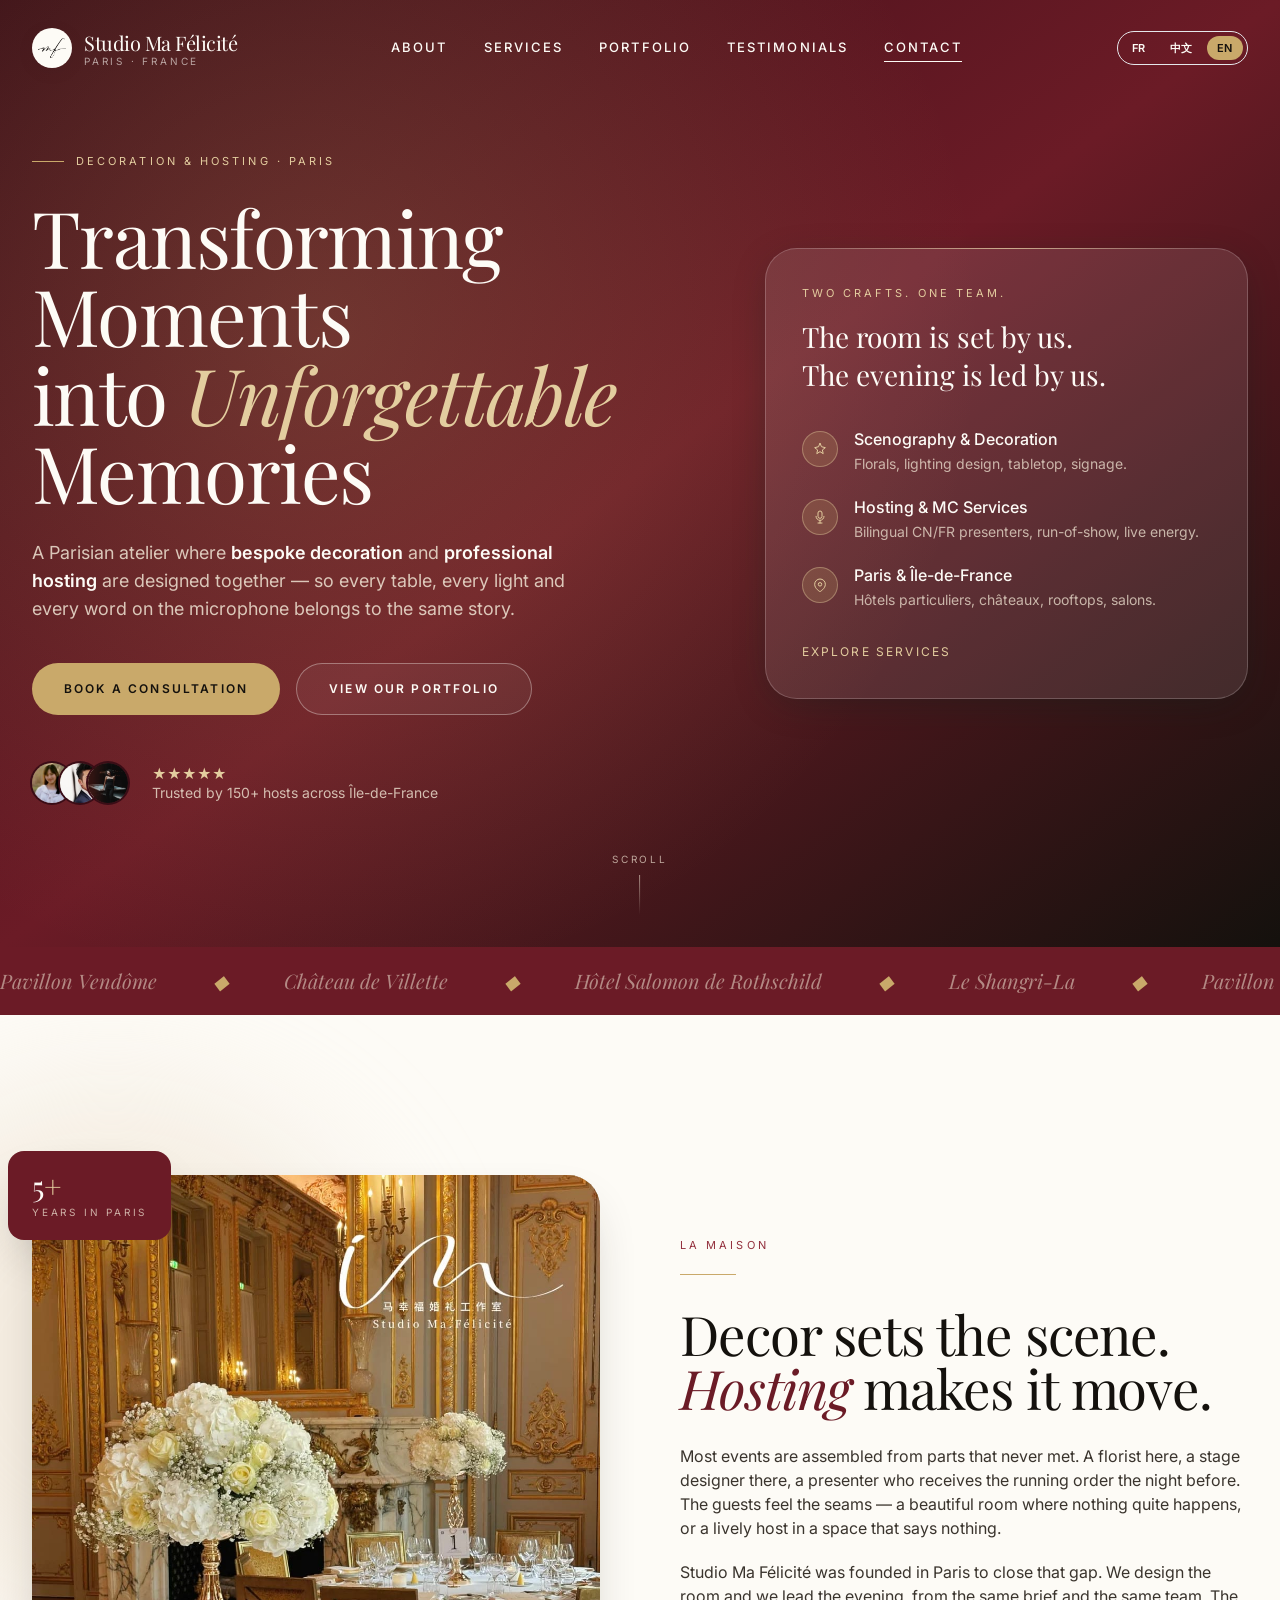
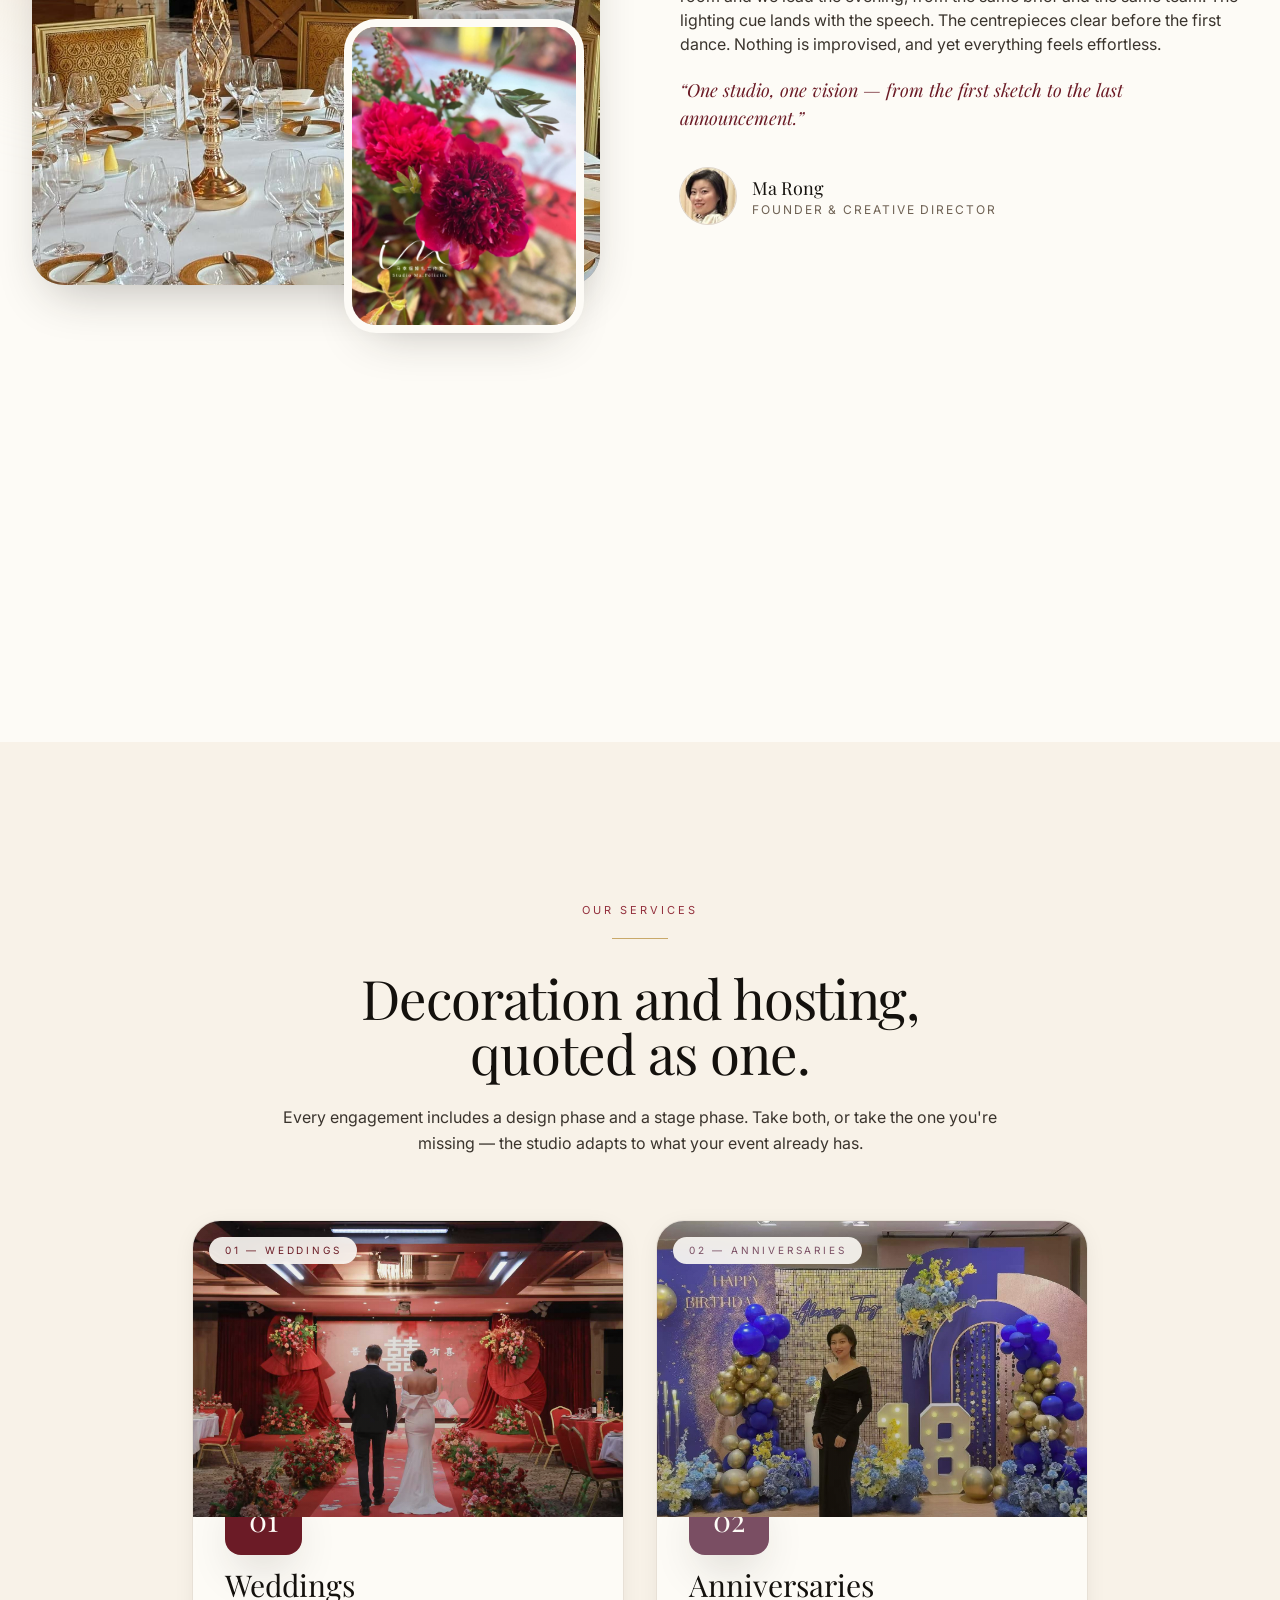
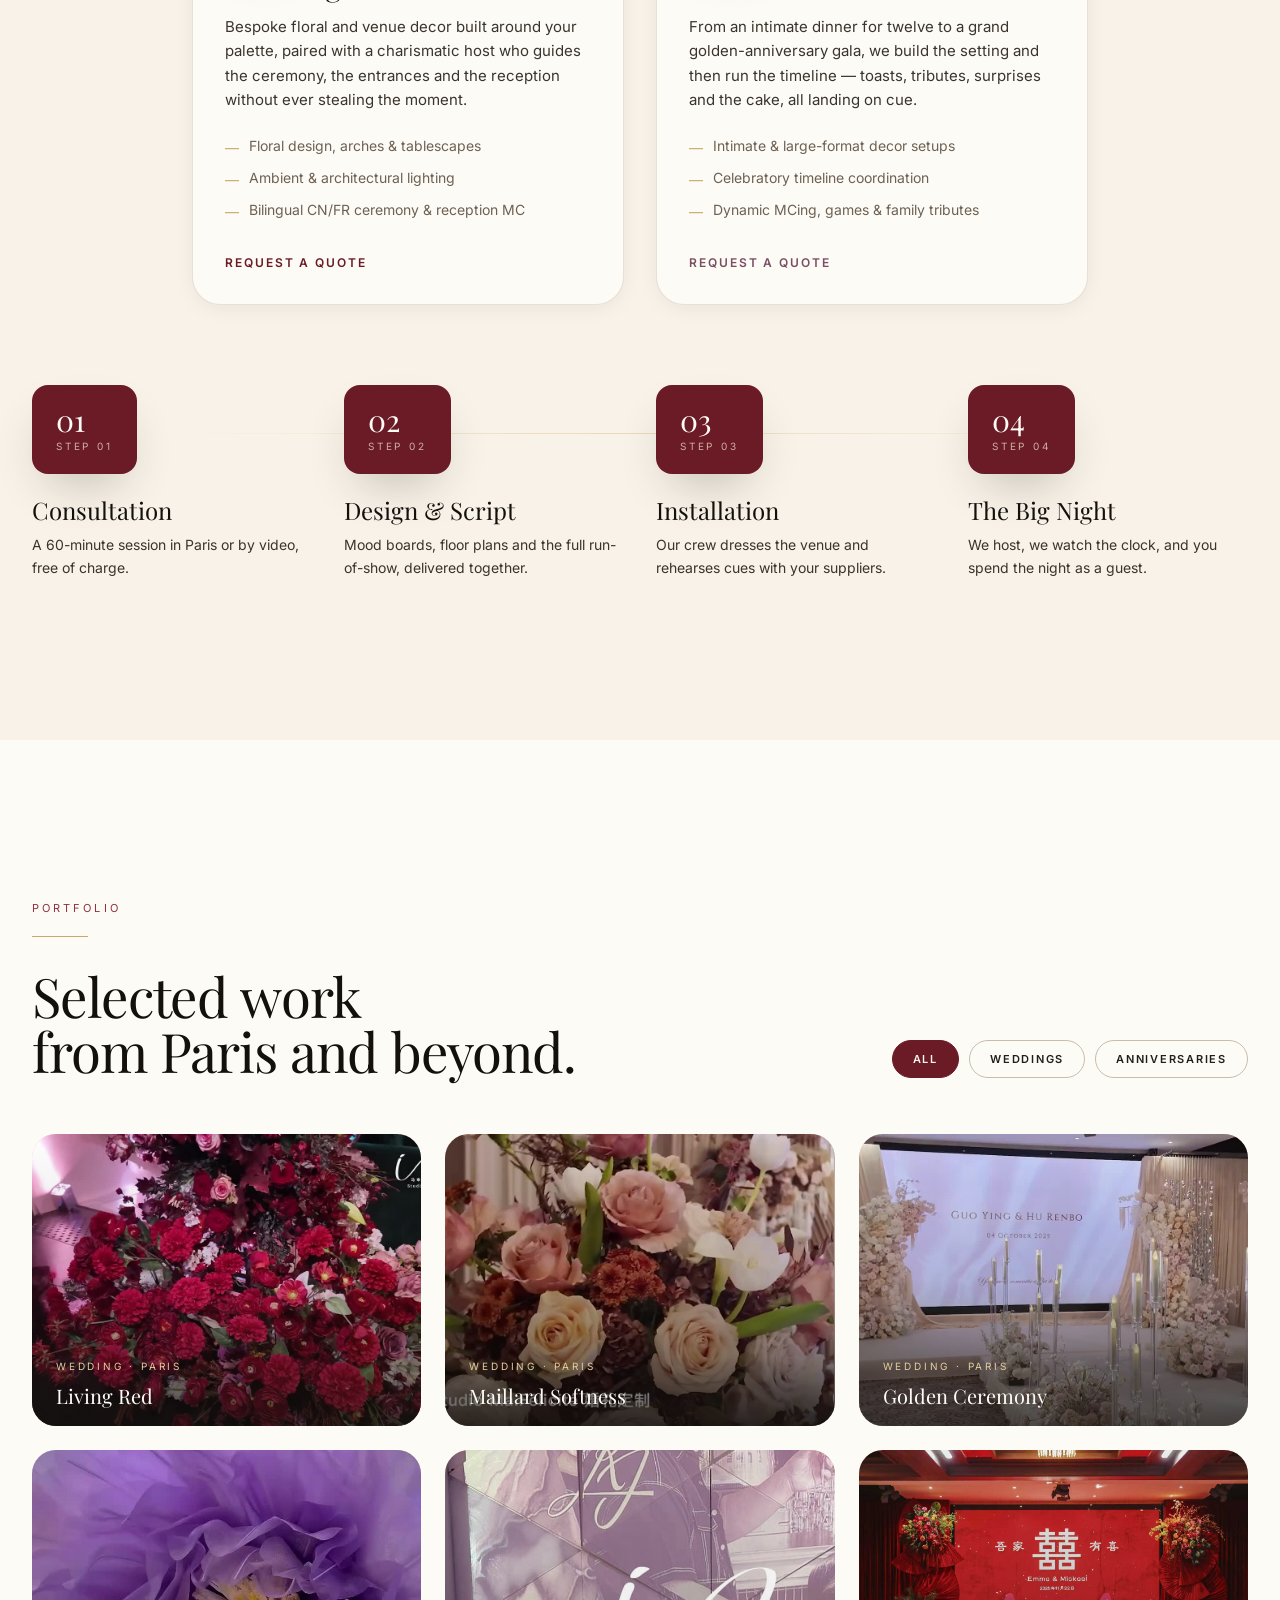
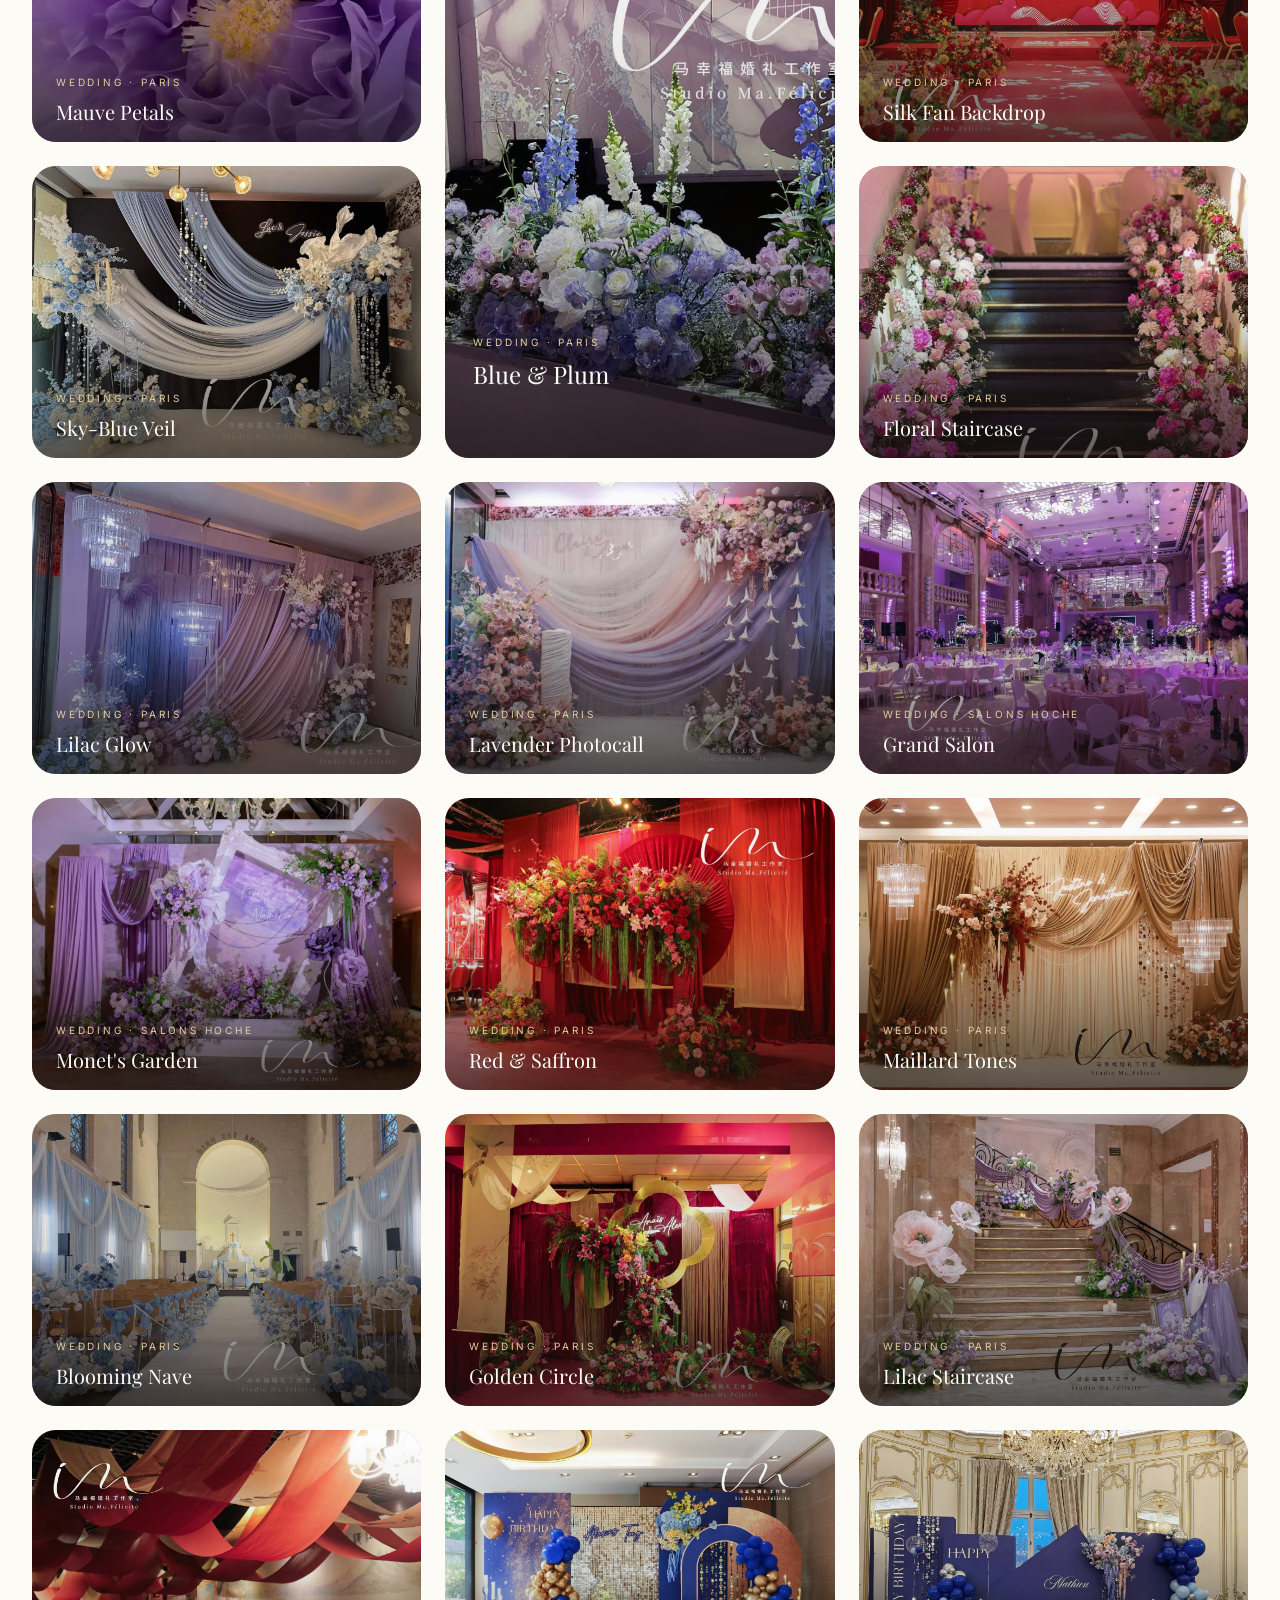
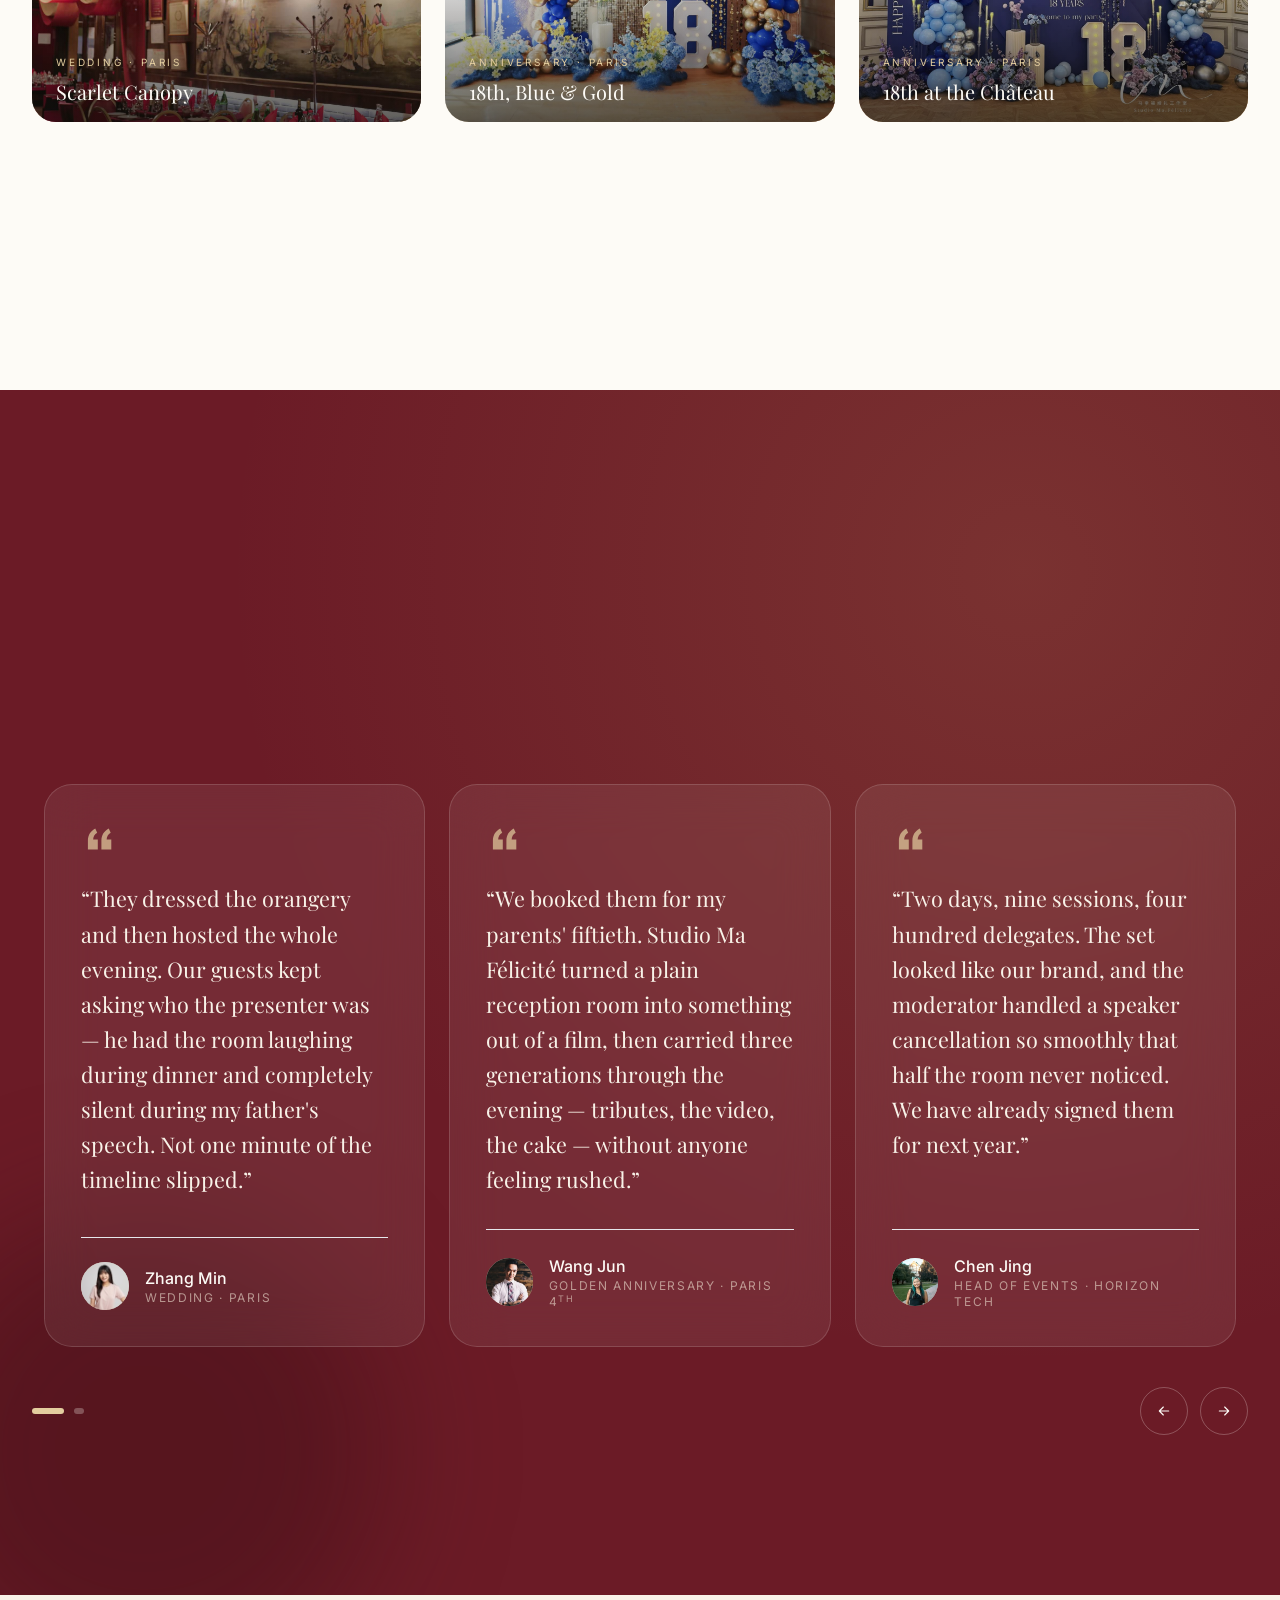
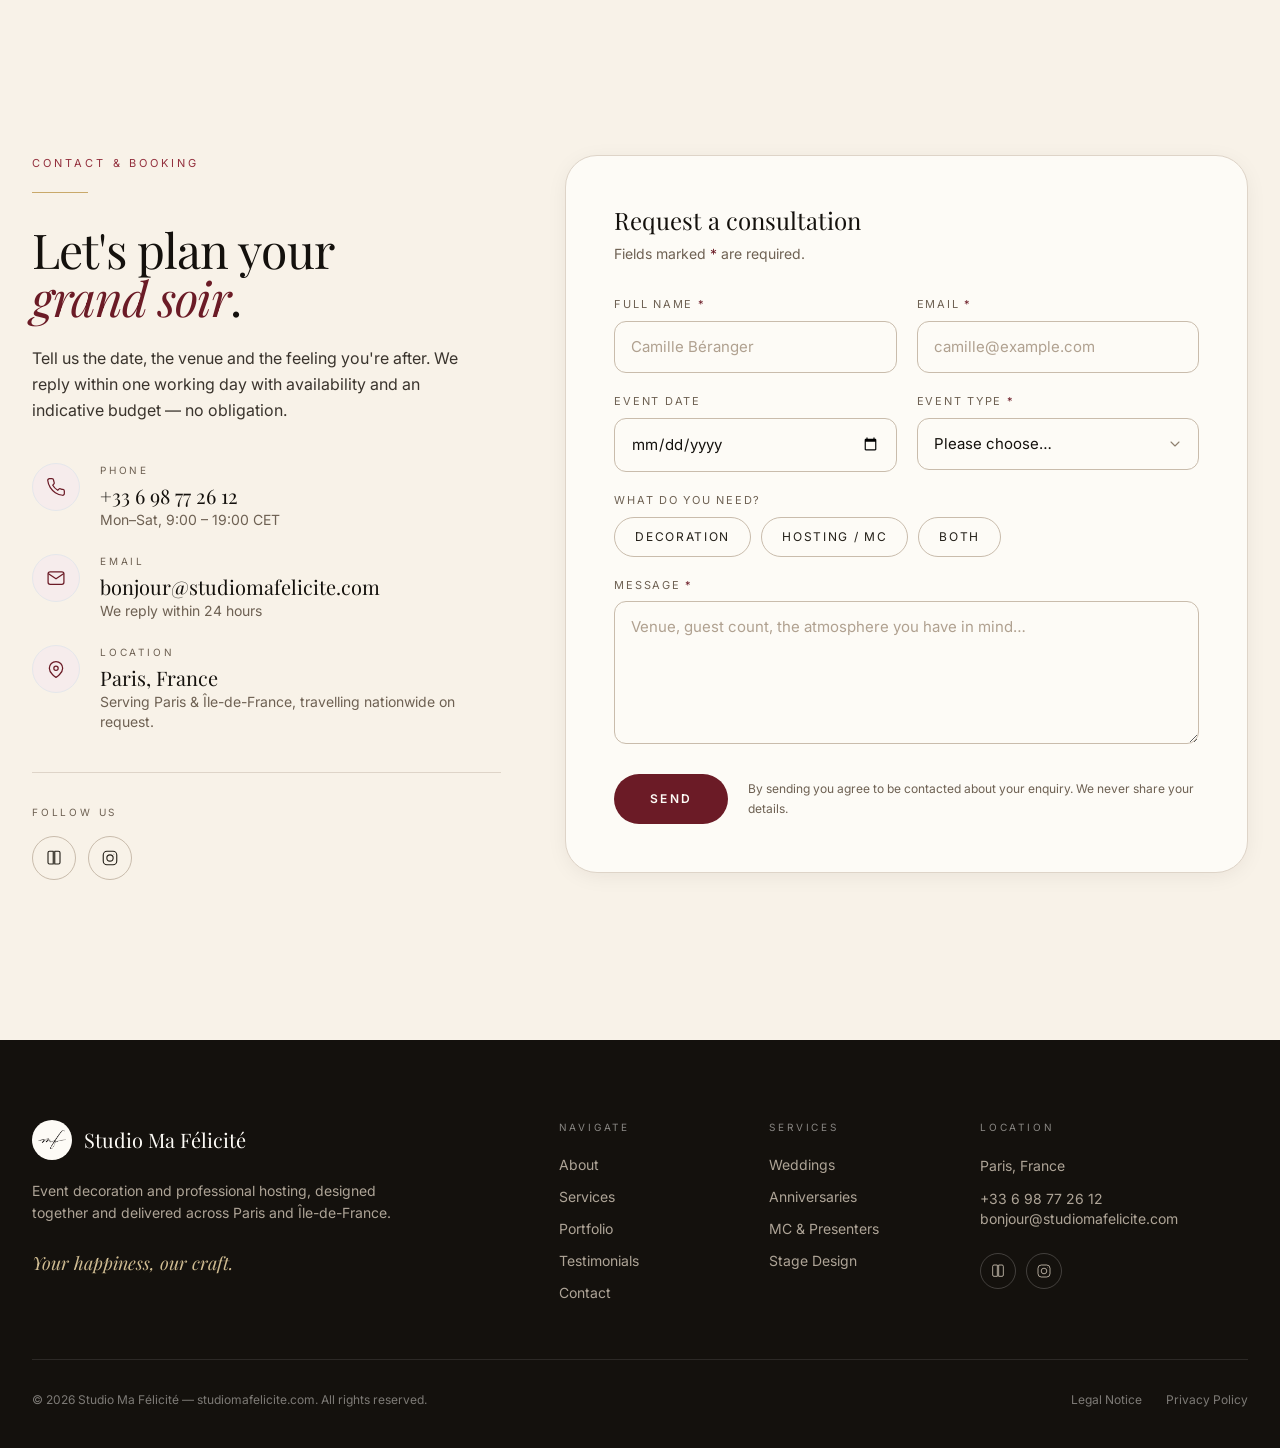
==== en/index.html @ dc09be4b "first commit" ====
<!DOCTYPE html>
<html lang="en" class="scroll-smooth"><head>
<meta charset="UTF-8">
<meta name="viewport" content="width=device-width, initial-scale=1.0">
<title id="pageTitle">Studio Ma Félicité — Event Decoration &amp; Hosting in Paris</title>
<meta id="metaDescription" name="description" content="Studio Ma Félicité is a Paris-based event house pairing bespoke decoration with professional hosting and MC services for weddings and anniversaries.">
<meta name="theme-color" content="#3A0D16">
<link rel="canonical" href="https://studiomafelicite.com/en/">
<link rel="alternate" hreflang="fr" href="https://studiomafelicite.com/">
<link rel="alternate" hreflang="en" href="https://studiomafelicite.com/en/">
<link rel="alternate" hreflang="zh" href="https://studiomafelicite.com/zh/">
<link rel="alternate" hreflang="x-default" href="https://studiomafelicite.com/">

<!-- Open Graph -->
<meta property="og:title" content="Studio Ma Félicité — Event Decoration &amp; Hosting in Paris">
<meta property="og:description" content="Studio Ma Félicité is a Paris-based event house pairing bespoke decoration with professional hosting and MC services for weddings and anniversaries.">
<meta property="og:type" content="website">
<meta property="og:url" content="https://studiomafelicite.com/en/">
<meta property="og:image" content="https://studiomafelicite.com/images/about-main.jpg">
<meta property="og:image:width" content="1200">
<meta property="og:image:height" content="1500">
<meta property="og:locale" content="en_US">
<meta property="og:site_name" content="Studio Ma Félicité">

<!-- Twitter -->
<meta name="twitter:card" content="summary_large_image">
<meta name="twitter:title" content="Studio Ma Félicité — Event Decoration &amp; Hosting in Paris">
<meta name="twitter:description" content="Studio Ma Félicité is a Paris-based event house pairing bespoke decoration with professional hosting and MC services for weddings and anniversaries.">
<meta name="twitter:image" content="https://studiomafelicite.com/images/about-main.jpg">

<link rel="icon" type="image/png" href="/images/favicon.png">
<link rel="preconnect" href="https://fonts.googleapis.com">
<link rel="preconnect" href="https://fonts.gstatic.com" crossorigin="">
<link href="https://fonts.googleapis.com/css2?family=Playfair+Display:ital,wght@0,400;0,500;0,600;0,700;1,400;1,500&amp;family=Inter:wght@300;400;500;600;700&amp;display=swap" rel="stylesheet">

<link rel="stylesheet" href="/css/tailwind.css">

<!-- Without JS the IntersectionObserver never runs, so reveal-on-scroll content
     would stay invisible. Show it all instead. -->
<noscript><style>
  .reveal { opacity:1 !important; transform:none !important; }
  #mobileMenu { grid-template-rows:1fr !important; }
</style></noscript>

<script type="application/ld+json">{
  "@context": "https://schema.org",
  "@type": "LocalBusiness",
  "name": "Studio Ma Félicité",
  "description": "Studio Ma Félicité is a Paris-based event house pairing bespoke decoration with professional hosting and MC services for weddings and anniversaries.",
  "url": "https://studiomafelicite.com/en/",
  "inLanguage": "en",
  "telephone": "+33698772612",
  "email": "bonjour@studiomafelicite.com",
  "image": "https://studiomafelicite.com/images/about-main.jpg",
  "logo": "https://studiomafelicite.com/logo.webp",
  "priceRange": "€€€",
  "address": {
    "@type": "PostalAddress",
    "addressLocality": "Paris",
    "addressCountry": "FR"
  },
  "areaServed": {
    "@type": "AdministrativeArea",
    "name": "Île-de-France"
  },
  "sameAs": [
    "https://www.rednote.com/user/profile/63b6a3fa0000000026011ae4",
    "https://www.instagram.com/studio_ma_felicite/"
  ]
}</script>
</head>

<body class="font-sans antialiased selection:bg-wine-700">

<!-- ══════════════════ SKIP LINK ══════════════════ -->
<a href="#hero" data-i18n="a11y.skipLink" class="sr-only focus:not-sr-only focus:fixed focus:z-[100] focus:top-4 focus:left-4 focus:bg-wine-700 focus:text-cream-50 focus:px-5 focus:py-3 focus:rounded-full focus:text-sm">Skip to content</a>

<!-- ══════════════════ NAVIGATION ══════════════════ -->
<header id="nav" class="fixed inset-x-0 top-0 z-50 transition-all duration-500">
  <div class="mx-auto max-w-7xl px-5 sm:px-8">
    <div class="flex items-center justify-between h-20 lg:h-24 transition-all duration-500" id="navInner">

      <!-- Wordmark -->
      <a href="#hero" class="group flex items-center gap-3 shrink-0">
        <span class="grid place-items-center w-10 h-10 rounded-full bg-cream-50 shadow-soft overflow-hidden shrink-0" id="navMark">
          <img src="/images/logo-mark-crop.png" alt="Studio Ma Félicité" class="w-7 h-auto object-contain">
        </span>
        <span class="leading-tight">
          <span class="block font-serif text-lg sm:text-xl tracking-tight">Studio Ma Félicité</span>
          <span class="block text-[10px] uppercase tracking-widest2 opacity-60 -mt-0.5">Paris · France</span>
        </span>
      </a>

      <!-- Desktop links -->
      <nav class="hidden lg:flex items-center gap-9 text-[13px] uppercase tracking-[0.16em] font-medium" id="navLinks" aria-label="Primary" data-i18n-aria="a11y.primaryNav">
        <a href="#about" class="navlink" data-i18n="nav.about">About</a>
        <a href="#services" class="navlink" data-i18n="nav.services">Services</a>
        <a href="#portfolio" class="navlink" data-i18n="nav.portfolio">Portfolio</a>
        <a href="#testimonials" class="navlink" data-i18n="nav.testimonials">Testimonials</a>
        <a href="#contact" class="navlink" data-i18n="nav.contact">Contact</a>
      </nav>

      <div class="hidden lg:flex items-center gap-5">
        <div class="lang-switch flex items-center gap-1 rounded-full border border-current/20 p-1 text-[11px] font-semibold uppercase tracking-wider" id="langSwitchDesktop" role="group" aria-label="Choisir la langue">
          <a href="/" class="lang-btn rounded-full px-2.5 py-1 transition-colors duration-200" data-lang="fr">FR</a>
          <a href="/zh/" class="lang-btn rounded-full px-2.5 py-1 transition-colors duration-200" data-lang="zh">中文</a>
          <a href="/en/" class="lang-btn rounded-full px-2.5 py-1 transition-colors duration-200" data-lang="en">EN</a>
        </div>
      </div>

      <!-- Mobile toggle -->
      <button id="burger" class="lg:hidden relative w-11 h-11 grid place-items-center rounded-full border border-current/25" aria-label="Open menu" aria-expanded="false" aria-controls="mobileMenu">
        <span class="block w-5 space-y-[5px]">
          <span class="block h-[1.5px] w-full bg-current transition-transform duration-300 origin-center" data-bar="1"></span>
          <span class="block h-[1.5px] w-full bg-current transition-opacity duration-200" data-bar="2"></span>
          <span class="block h-[1.5px] w-full bg-current transition-transform duration-300 origin-center" data-bar="3"></span>
        </span>
      </button>
    </div>
  </div>

  <!-- Mobile menu -->
  <div id="mobileMenu" class="lg:hidden grid grid-rows-[0fr] transition-[grid-template-rows] duration-500 ease-in-out bg-cream-50/97 backdrop-blur-xl border-t border-taupe-100">
    <div class="overflow-hidden min-h-0">
      <nav class="px-6 py-7 flex flex-col gap-1 text-ink-900" aria-label="Mobile" data-i18n-aria="a11y.mobileNav">
        <a href="#about" class="mob-link font-serif text-2xl py-3 border-b border-taupe-100/70" data-i18n="nav.about">About</a>
        <a href="#services" class="mob-link font-serif text-2xl py-3 border-b border-taupe-100/70" data-i18n="nav.services">Services</a>
        <a href="#portfolio" class="mob-link font-serif text-2xl py-3 border-b border-taupe-100/70" data-i18n="nav.portfolio">Portfolio</a>
        <a href="#testimonials" class="mob-link font-serif text-2xl py-3 border-b border-taupe-100/70" data-i18n="nav.testimonials">Testimonials</a>
        <a href="#contact" class="mob-link font-serif text-2xl py-3 border-b border-taupe-100/70" data-i18n="nav.contact">Contact</a>
        <div class="lang-switch mt-6 flex items-center justify-center gap-1 rounded-full border border-taupe-200 p-1 text-[12px] font-semibold uppercase tracking-wider self-center" id="langSwitchMobile" role="group" aria-label="Choisir la langue">
          <a href="/" class="lang-btn min-h-11 inline-flex items-center justify-center rounded-full px-4 transition-colors duration-200" data-lang="fr">FR</a>
          <a href="/zh/" class="lang-btn min-h-11 inline-flex items-center justify-center rounded-full px-4 transition-colors duration-200" data-lang="zh">中文</a>
          <a href="/en/" class="lang-btn min-h-11 inline-flex items-center justify-center rounded-full px-4 transition-colors duration-200" data-lang="en">EN</a>
        </div>
      </nav>
    </div>
  </div>
</header>

<!-- ══════════════════ HERO ══════════════════ -->
<section id="hero" class="relative min-h-[100svh] flex items-center overflow-hidden bg-wine-900">
  <div class="absolute inset-0 bg-gradient-to-br from-wine-900 via-wine-700 to-ink-900"></div>
  <div class="absolute inset-0 bg-[radial-gradient(circle_at_25%_35%,rgba(201,169,106,.22),transparent_58%)]"></div>

  <div class="relative z-10 mx-auto max-w-7xl px-5 sm:px-8 w-full pt-32 pb-24 lg:py-36">
    <div class="grid lg:grid-cols-12 gap-12 lg:gap-10 items-center">

      <!-- Copy -->
      <div class="lg:col-span-7 text-cream-50">
        <p class="inline-flex items-center gap-3 text-[11px] uppercase tracking-widest2 text-gold-300 mb-7 opacity-0 animate-fadeUp" style="animation-delay:.1s">
          <span class="w-8 h-px bg-gold-500"></span> <span data-i18n="hero.kicker">Decoration &amp; Hosting · Paris</span>
        </p>

        <h1 class="font-serif text-[2.75rem] leading-[1.06] sm:text-6xl lg:text-[4.4rem] xl:text-[4.9rem] tracking-[-0.02em] opacity-0 animate-fadeUp" style="animation-delay:.22s" data-i18n-html="hero.title">Transforming Moments<br class="hidden sm:block"> into <em class="italic text-gold-300">Unforgettable</em> Memories</h1>

        <p class="mt-7 max-w-xl text-base sm:text-lg leading-relaxed text-cream-200/85 opacity-0 animate-fadeUp" style="animation-delay:.34s" data-i18n-html="hero.subtitle">A Parisian atelier where <strong class="font-semibold text-cream-50">bespoke decoration</strong> and <strong class="font-semibold text-cream-50">professional hosting</strong> are designed together — so every table, every light and every word on the microphone belongs to the same story.</p>

        <div class="mt-10 flex flex-col sm:flex-row gap-4 opacity-0 animate-fadeUp" style="animation-delay:.46s">
          <a href="#contact" data-i18n="nav.bookCta" class="group inline-flex items-center justify-center gap-3 rounded-full bg-gold-500 px-8 py-4 text-[12px] font-semibold uppercase tracking-[0.18em] text-ink-900 transition-all duration-300 hover:bg-gold-400 hover:shadow-lift hover:-translate-y-0.5">Book a Consultation</a>
          <a href="#portfolio" data-i18n="hero.ctaSecondary" class="inline-flex items-center justify-center gap-3 rounded-full border border-cream-50/35 bg-cream-50/5 backdrop-blur-md px-8 py-4 text-[12px] font-semibold uppercase tracking-[0.18em] text-cream-50 transition-all duration-300 hover:bg-cream-50/15 hover:border-cream-50/60">View Our Portfolio</a>
        </div>

        <div class="mt-12 flex items-center gap-6 opacity-0 animate-fadeUp" style="animation-delay:.58s">
          <div class="flex -space-x-3">
            <img src="/images/avatar-1.jpg" alt="" class="w-10 h-10 rounded-full object-cover ring-2 ring-wine-900 ph">
            <img src="/images/avatar-2.jpg" alt="" class="w-10 h-10 rounded-full object-cover ring-2 ring-wine-900 ph">
            <img src="/images/avatar-3.jpg" alt="" class="w-10 h-10 rounded-full object-cover ring-2 ring-wine-900 ph">
          </div>
          <p class="text-sm text-cream-200/80 leading-snug">
            <span class="text-gold-300">★★★★★</span><br>
            <span data-i18n="hero.trustText">Trusted by 150+ hosts across Île-de-France</span>
          </p>
        </div>
      </div>

      <!-- Glass card -->
      <div class="lg:col-span-5 opacity-0 animate-fadeUp" style="animation-delay:.7s">
        <div class="relative rounded-[2rem] border border-cream-50/20 bg-cream-50/10 backdrop-blur-2xl p-7 sm:p-9 shadow-glass">
          <div class="absolute -top-px left-10 right-10 h-px bg-gradient-to-r from-transparent via-gold-300/70 to-transparent"></div>

          <p class="text-[11px] uppercase tracking-widest2 text-gold-300" data-i18n="hero.cardKicker">Two crafts. One team.</p>
          <h2 class="mt-4 font-serif text-2xl sm:text-[1.75rem] leading-snug text-cream-50" data-i18n-html="hero.cardTitle">The room is set by us.<br>The evening is led by us.</h2>

          <ul class="mt-8 space-y-5 text-cream-100/90">
            <li class="flex gap-4">
              <span class="mt-1 grid place-items-center w-9 h-9 shrink-0 rounded-full bg-gold-500/20 border border-gold-300/40">
                <svg class="w-4 h-4 text-gold-300" viewBox="0 0 24 24" fill="none" stroke="currentColor" stroke-width="1.5"><path d="M12 3l2.2 5.6L20 10l-4.4 3.4L16.8 19 12 16l-4.8 3 1.2-5.6L4 10l5.8-1.4L12 3z" stroke-linejoin="round"></path></svg>
              </span>
              <span><span class="block text-cream-50 font-medium" data-i18n="hero.card.item1.title">Scenography &amp; Decoration</span>
              <span class="text-sm text-cream-200/75" data-i18n="hero.card.item1.desc">Florals, lighting design, tabletop, signage.</span></span>
            </li>
            <li class="flex gap-4">
              <span class="mt-1 grid place-items-center w-9 h-9 shrink-0 rounded-full bg-gold-500/20 border border-gold-300/40">
                <svg class="w-4 h-4 text-gold-300" viewBox="0 0 24 24" fill="none" stroke="currentColor" stroke-width="1.5"><path d="M12 14a3 3 0 003-3V6a3 3 0 10-6 0v5a3 3 0 003 3z" stroke-linejoin="round"></path><path d="M6 11a6 6 0 0012 0M12 17v4M9 21h6" stroke-linecap="round"></path></svg>
              </span>
              <span><span class="block text-cream-50 font-medium" data-i18n="hero.card.item2.title">Hosting &amp; MC Services</span>
              <span class="text-sm text-cream-200/75" data-i18n="hero.card.item2.desc">Bilingual CN/FR presenters, run-of-show, live energy.</span></span>
            </li>
            <li class="flex gap-4">
              <span class="mt-1 grid place-items-center w-9 h-9 shrink-0 rounded-full bg-gold-500/20 border border-gold-300/40">
                <svg class="w-4 h-4 text-gold-300" viewBox="0 0 24 24" fill="none" stroke="currentColor" stroke-width="1.5"><path d="M12 22s8-4.5 8-11a8 8 0 10-16 0c0 6.5 8 11 8 11z" stroke-linejoin="round"></path><circle cx="12" cy="11" r="2.6"></circle></svg>
              </span>
              <span><span class="block text-cream-50 font-medium" data-i18n="hero.card.item3.title">Paris &amp; Île-de-France</span>
              <span class="text-sm text-cream-200/75" data-i18n="hero.card.item3.desc">Hôtels particuliers, châteaux, rooftops, salons.</span></span>
            </li>
          </ul>

          <a href="#services" data-i18n="hero.exploreServices" class="mt-8 inline-flex items-center gap-2 text-[12px] uppercase tracking-[0.18em] text-gold-300 hover:text-gold-400 transition">Explore services</a>
        </div>
      </div>
    </div>
  </div>

  <!-- Scroll cue -->
  <a href="#about" class="hidden md:flex absolute bottom-8 left-1/2 -translate-x-1/2 z-10 flex-col items-center gap-2 text-cream-200/70 hover:text-cream-50 transition">
    <span class="text-[10px] uppercase tracking-widest2">Scroll</span>
    <span class="w-px h-10 bg-gradient-to-b from-cream-200/60 to-transparent"></span>
  </a>
</section>

<!-- ══════════════════ LOGO MARQUEE ══════════════════ -->
<section class="bg-wine-700 py-5 overflow-hidden" aria-label="Selected venues and partners" data-i18n-aria="a11y.marquee">
  <div class="flex w-max animate-marquee">
    <div class="flex items-center gap-14 pr-14 text-cream-200/55 font-serif text-lg sm:text-xl italic whitespace-nowrap">
      <span>Pavillon Vendôme</span><span class="text-gold-500">◆</span>
      <span>Château de Villette</span><span class="text-gold-500">◆</span>
      <span>Hôtel Salomon de Rothschild</span><span class="text-gold-500">◆</span>
      <span>Le Shangri-La</span><span class="text-gold-500">◆</span>
      <span>Pavillon Gabriel</span><span class="text-gold-500">◆</span>
      <span>Les Salons Hoche</span><span class="text-gold-500">◆</span>
    </div>
    <div class="flex items-center gap-14 pr-14 text-cream-200/55 font-serif text-lg sm:text-xl italic whitespace-nowrap" aria-hidden="true">
      <span>Pavillon Vendôme</span><span class="text-gold-500">◆</span>
      <span>Château de Villette</span><span class="text-gold-500">◆</span>
      <span>Hôtel Salomon de Rothschild</span><span class="text-gold-500">◆</span>
      <span>Le Shangri-La</span><span class="text-gold-500">◆</span>
      <span>Pavillon Gabriel</span><span class="text-gold-500">◆</span>
      <span>Les Salons Hoche</span><span class="text-gold-500">◆</span>
    </div>
  </div>
</section>

<!-- ══════════════════ ABOUT ══════════════════ -->
<section id="about" class="relative py-24 sm:py-32 lg:py-40 bg-cream-50 overflow-hidden">
  <div class="pointer-events-none absolute -left-40 top-20 w-[34rem] h-[34rem] rounded-full bg-cream-200/60 blur-3xl"></div>

  <div class="relative mx-auto max-w-7xl px-5 sm:px-8">
    <div class="grid lg:grid-cols-2 gap-14 lg:gap-20 items-center">

      <!-- Image composition -->
      <div class="reveal relative">
        <div class="relative rounded-[2rem] overflow-hidden shadow-lift ph aspect-[4/5]">
          <img src="/images/about-main.jpg" alt="Gold banquet room at the Shangri-La Paris dressed with candlelight and white floral centerpieces" loading="lazy" class="w-full h-full object-cover">
        </div>
        <div class="absolute -bottom-10 -right-4 sm:right-6 w-40 sm:w-56 rounded-[1.5rem] overflow-hidden ring-8 ring-cream-50 shadow-lift ph aspect-[3/4] hidden sm:block">
          <img src="/images/about-host.jpg" alt="Close-up of deep red peony floral detail from a ceremony arrangement" loading="lazy" class="w-full h-full object-cover">
        </div>
        <div class="absolute -top-6 -left-3 sm:-left-6 rounded-2xl bg-wine-700 text-cream-50 px-6 py-5 shadow-lift">
          <p class="font-serif text-3xl leading-none">5<span class="text-gold-300">+</span></p>
          <p class="mt-1 text-[10px] uppercase tracking-widest2 text-cream-200/75" data-i18n="about.yearsBadge">Years in Paris</p>
        </div>
      </div>

      <!-- Copy -->
      <div class="reveal" style="transition-delay:.12s">
        <p class="rule text-[11px] uppercase tracking-widest2 text-wine-500" data-i18n="about.kicker">La Maison</p>

        <h2 class="mt-8 font-serif text-4xl sm:text-5xl lg:text-[3.4rem] leading-[1.1] tracking-[-0.02em] text-ink-900" data-i18n-html="about.title">Decor sets the scene.<br><em class="italic text-wine-700">Hosting</em> makes it move.</h2>

        <div class="mt-7 space-y-5 text-[15px] sm:text-base leading-relaxed text-ink-500">
          <p data-i18n="about.p1">Most events are assembled from parts that never met. A florist here, a stage designer there, a presenter who receives the running order the night before. The guests feel the seams — a beautiful room where nothing quite happens, or a lively host in a space that says nothing.</p>
          <p data-i18n-html="about.p2">Studio Ma Félicité was founded in Paris to close that gap. We design the room and we lead the evening, from the same brief and the same team. The lighting cue lands with the speech. The centrepieces clear before the first dance. Nothing is improvised, and yet everything feels effortless.</p>
          <p class="font-serif italic text-lg text-wine-700" data-i18n="about.quote">“One studio, one vision — from the first sketch to the last announcement.”</p>
        </div>

        <!-- Signature -->
        <div class="mt-9 flex items-center gap-4">
          <img src="/images/founder.jpg" alt="Ma Rong, founder of Studio Ma Félicité" loading="lazy" class="w-14 h-14 rounded-full object-cover ph ring-1 ring-taupe-100">
          <div>
            <p class="font-serif text-lg text-ink-900">Ma Rong</p>
            <p class="text-xs uppercase tracking-[0.16em] text-taupe-500" data-i18n="about.founderTitle">Founder &amp; Creative Director</p>
          </div>
        </div>
      </div>
    </div>

    <!-- Stats bar -->
    <div class="reveal mt-20 lg:mt-28 rounded-[2rem] bg-wine-700 text-cream-50 px-6 sm:px-12 py-12 sm:py-14 shadow-lift">
      <dl class="grid grid-cols-2 lg:grid-cols-4 gap-y-10 gap-x-6 text-center divide-y-0 lg:divide-x lg:divide-cream-50/12">
        <div>
          <dd class="font-serif text-4xl sm:text-5xl text-gold-300"><span class="count" data-to="150">150</span>+</dd>
          <dt class="mt-2 text-[10px] sm:text-[11px] uppercase tracking-widest2 text-cream-200/70" data-i18n="about.stat1">Events Completed</dt>
        </div>
        <div>
          <dd class="font-serif text-4xl sm:text-5xl text-gold-300"><span class="count" data-to="100">100</span>%</dd>
          <dt class="mt-2 text-[10px] sm:text-[11px] uppercase tracking-widest2 text-cream-200/70" data-i18n="about.stat2">Client Satisfaction</dt>
        </div>
        <div>
          <dd class="font-serif text-4xl sm:text-5xl text-gold-300"><span class="count" data-to="5">5</span>+</dd>
          <dt class="mt-2 text-[10px] sm:text-[11px] uppercase tracking-widest2 text-cream-200/70" data-i18n="about.stat3">Years of Experience</dt>
        </div>
        <div>
          <dd class="font-serif text-4xl sm:text-5xl text-gold-300"><span class="count" data-to="40">40</span>+</dd>
          <dt class="mt-2 text-[10px] sm:text-[11px] uppercase tracking-widest2 text-cream-200/70" data-i18n="about.stat4">Partner Venues</dt>
        </div>
      </dl>
    </div>
  </div>
</section>

<!-- ══════════════════ SERVICES ══════════════════ -->
<section id="services" class="py-24 sm:py-32 lg:py-40 bg-cream-100">
  <div class="mx-auto max-w-7xl px-5 sm:px-8">

    <div class="reveal max-w-3xl mx-auto text-center">
      <p class="rule rule-center text-[11px] uppercase tracking-widest2 text-wine-500" data-i18n="services.kicker">Our Services</p>
      <h2 class="mt-8 font-serif text-4xl sm:text-5xl lg:text-[3.4rem] leading-[1.1] tracking-[-0.02em] text-ink-900" data-i18n-html="services.title">Decoration and hosting,<br class="hidden sm:block"> quoted as one.</h2>
      <p class="mt-6 text-ink-500 leading-relaxed" data-i18n="services.subtitle">Every engagement includes a design phase and a stage phase. Take both, or take the one you're missing — the studio adapts to what your event already has.</p>
    </div>

    <div class="mt-16 grid md:grid-cols-2 gap-7 lg:gap-8 max-w-4xl mx-auto">

      <!-- Weddings -->
      <article class="reveal group flex flex-col rounded-[1.75rem] bg-cream-50 border border-taupe-100/70 overflow-hidden shadow-soft transition-all duration-500 hover:shadow-lift hover:-translate-y-1.5">
        <div class="relative aspect-[16/11] overflow-hidden ph">
          <img src="/images/wedding-red-ceremony-aisle.jpg" alt="Bride and groom walking down a red carpet aisle toward a red double-happiness ceremony backdrop" loading="lazy" class="w-full h-full object-cover transition-transform duration-[900ms] ease-out group-hover:scale-110">
          <div class="absolute inset-0 bg-gradient-to-t from-ink-900/45 to-transparent opacity-70"></div>
          <span class="absolute top-4 left-4 rounded-full bg-cream-50/90 backdrop-blur px-4 py-1.5 text-[10px] uppercase tracking-widest2 text-wine-700" data-i18n="services.badge1">01 — Weddings</span>
        </div>

        <div class="flex flex-col flex-1 p-7 lg:p-8">
          <div class="-mt-14 lg:-mt-16 mb-3 inline-flex w-fit rounded-2xl bg-wine-700 text-cream-50 px-6 py-5 shadow-lift">
            <p class="font-serif text-3xl leading-none">01</p>
          </div>
          <h3 class="font-serif text-3xl text-ink-900" data-i18n="services.title1">Weddings</h3>
          <p class="mt-3 text-[15px] leading-relaxed text-ink-500 flex-1" data-i18n="services.desc1">Bespoke floral and venue decor built around your palette, paired with a charismatic host who guides the ceremony, the entrances and the reception without ever stealing the moment.</p>
          <ul class="mt-6 space-y-2.5 text-sm text-taupe-500">
            <li class="flex gap-2.5"><span class="text-gold-500 mt-0.5">—</span> <span data-i18n="services.bullet1a">Floral design, arches &amp; tablescapes</span></li>
            <li class="flex gap-2.5"><span class="text-gold-500 mt-0.5">—</span> <span data-i18n="services.bullet1b">Ambient &amp; architectural lighting</span></li>
            <li class="flex gap-2.5"><span class="text-gold-500 mt-0.5">—</span> <span data-i18n="services.bullet1c">Bilingual CN/FR ceremony &amp; reception MC</span></li>
          </ul>
          <a href="#contact" data-i18n="services.cta" class="mt-8 inline-flex items-center gap-2 text-[12px] font-semibold uppercase tracking-[0.16em] text-wine-700 group-hover:gap-3.5 transition-all duration-300">Request a quote</a>
        </div>
      </article>

      <!-- Anniversaries -->
      <article class="reveal group flex flex-col rounded-[1.75rem] bg-cream-50 border border-taupe-100/70 overflow-hidden shadow-soft transition-all duration-500 hover:shadow-lift hover:-translate-y-1.5" style="transition-delay:.1s">
        <div class="relative aspect-[16/11] overflow-hidden ph">
          <img src="/images/anniversary-blue-gold-18th.jpg" alt="18th birthday celebration with blue and gold balloon arch and sequin backdrop" loading="lazy" class="w-full h-full object-cover transition-transform duration-[900ms] ease-out group-hover:scale-110">
          <div class="absolute inset-0 bg-gradient-to-t from-ink-900/45 to-transparent opacity-70"></div>
          <span class="absolute top-4 left-4 rounded-full bg-cream-50/90 backdrop-blur px-4 py-1.5 text-[10px] uppercase tracking-widest2 text-mauve-600" data-i18n="services.badge2">02 — Anniversaries</span>
        </div>

        <div class="flex flex-col flex-1 p-7 lg:p-8">
          <div class="-mt-14 lg:-mt-16 mb-3 inline-flex w-fit rounded-2xl bg-mauve-600 text-cream-50 px-6 py-5 shadow-lift">
            <p class="font-serif text-3xl leading-none">02</p>
          </div>
          <h3 class="font-serif text-3xl text-ink-900" data-i18n="services.title2">Anniversaries</h3>
          <p class="mt-3 text-[15px] leading-relaxed text-ink-500 flex-1" data-i18n="services.desc2">From an intimate dinner for twelve to a grand golden-anniversary gala, we build the setting and then run the timeline — toasts, tributes, surprises and the cake, all landing on cue.</p>
          <ul class="mt-6 space-y-2.5 text-sm text-taupe-500">
            <li class="flex gap-2.5"><span class="text-gold-500 mt-0.5">—</span> <span data-i18n="services.bullet2a">Intimate &amp; large-format decor setups</span></li>
            <li class="flex gap-2.5"><span class="text-gold-500 mt-0.5">—</span> <span data-i18n="services.bullet2b">Celebratory timeline coordination</span></li>
            <li class="flex gap-2.5"><span class="text-gold-500 mt-0.5">—</span> <span data-i18n="services.bullet2c">Dynamic MCing, games &amp; family tributes</span></li>
          </ul>
          <a href="#contact" data-i18n="services.cta" class="mt-8 inline-flex items-center gap-2 text-[12px] font-semibold uppercase tracking-[0.16em] text-mauve-600 group-hover:gap-3.5 transition-all duration-300">Request a quote</a>
        </div>
      </article>

    </div>

    <!-- Process strip -->
    <div class="reveal mt-20 relative">
      <div class="hidden lg:block absolute top-12 left-[12.5%] right-[12.5%] h-px bg-gradient-to-r from-transparent via-gold-300/70 to-transparent"></div>
      <div class="relative grid sm:grid-cols-2 lg:grid-cols-4 gap-x-8 gap-y-12">
        <div>
          <div class="inline-block rounded-2xl bg-wine-700 text-cream-50 px-6 py-5 shadow-lift">
            <p class="font-serif text-3xl leading-none">01</p>
            <p class="mt-1 text-[10px] uppercase tracking-widest2 text-cream-200/75" data-i18n="services.step1Label">Step 01</p>
          </div>
          <h4 class="mt-5 font-serif text-2xl text-ink-900" data-i18n="services.step1Title">Consultation</h4>
          <p class="mt-2 text-sm leading-relaxed text-ink-500" data-i18n="services.step1Desc">A 60-minute session in Paris or by video, free of charge.</p>
        </div>
        <div>
          <div class="inline-block rounded-2xl bg-wine-700 text-cream-50 px-6 py-5 shadow-lift">
            <p class="font-serif text-3xl leading-none">02</p>
            <p class="mt-1 text-[10px] uppercase tracking-widest2 text-cream-200/75" data-i18n="services.step2Label">Step 02</p>
          </div>
          <h4 class="mt-5 font-serif text-2xl text-ink-900" data-i18n="services.step2Title">Design &amp; Script</h4>
          <p class="mt-2 text-sm leading-relaxed text-ink-500" data-i18n="services.step2Desc">Mood boards, floor plans and the full run-of-show, delivered together.</p>
        </div>
        <div>
          <div class="inline-block rounded-2xl bg-wine-700 text-cream-50 px-6 py-5 shadow-lift">
            <p class="font-serif text-3xl leading-none">03</p>
            <p class="mt-1 text-[10px] uppercase tracking-widest2 text-cream-200/75" data-i18n="services.step3Label">Step 03</p>
          </div>
          <h4 class="mt-5 font-serif text-2xl text-ink-900" data-i18n="services.step3Title">Installation</h4>
          <p class="mt-2 text-sm leading-relaxed text-ink-500" data-i18n="services.step3Desc">Our crew dresses the venue and rehearses cues with your suppliers.</p>
        </div>
        <div>
          <div class="inline-block rounded-2xl bg-wine-700 text-cream-50 px-6 py-5 shadow-lift">
            <p class="font-serif text-3xl leading-none">04</p>
            <p class="mt-1 text-[10px] uppercase tracking-widest2 text-cream-200/75" data-i18n="services.step4Label">Step 04</p>
          </div>
          <h4 class="mt-5 font-serif text-2xl text-ink-900" data-i18n="services.step4Title">The Big Night</h4>
          <p class="mt-2 text-sm leading-relaxed text-ink-500" data-i18n="services.step4Desc">We host, we watch the clock, and you spend the night as a guest.</p>
        </div>
      </div>
    </div>
  </div>
</section>

<!-- ══════════════════ VENUES ══════════════════ -->
<!-- ══════════════════ PORTFOLIO ══════════════════ -->
<section id="portfolio" class="py-24 sm:py-32 lg:py-40 bg-cream-50">
  <div class="mx-auto max-w-7xl px-5 sm:px-8">

    <div class="reveal flex flex-col lg:flex-row lg:items-end lg:justify-between gap-8">
      <div class="max-w-2xl">
        <p class="rule text-[11px] uppercase tracking-widest2 text-wine-500" data-i18n="portfolio.kicker">Portfolio</p>
        <h2 class="mt-8 font-serif text-4xl sm:text-5xl lg:text-[3.4rem] leading-[1.1] tracking-[-0.02em] text-ink-900" data-i18n-html="portfolio.title">Selected work<br class="hidden sm:block"> from Paris and beyond.</h2>
      </div>

      <!-- Filters -->
      <div class="flex flex-wrap gap-2.5" role="tablist" aria-label="Filter portfolio" data-i18n-aria="a11y.filterPortfolio">
        <button class="filter-btn is-active rounded-full border border-taupe-200 px-5 py-2.5 text-[11px] font-semibold uppercase tracking-[0.16em] text-ink-700 transition-all duration-300 hover:border-wine-700" data-filter="all" role="tab" aria-selected="true" data-i18n="portfolio.filterAll">All</button>
        <button class="filter-btn rounded-full border border-taupe-200 px-5 py-2.5 text-[11px] font-semibold uppercase tracking-[0.16em] text-ink-700 transition-all duration-300 hover:border-wine-700" data-filter="weddings" role="tab" aria-selected="false" data-i18n="portfolio.filterWeddings">Weddings</button>
        <button class="filter-btn rounded-full border border-taupe-200 px-5 py-2.5 text-[11px] font-semibold uppercase tracking-[0.16em] text-ink-700 transition-all duration-300 hover:border-wine-700" data-filter="anniversaries" role="tab" aria-selected="false" data-i18n="portfolio.filterAnniversaries">Anniversaries</button>
      </div>
    </div>

    <!-- Grid -->
    <div id="gallery" class="mt-14 grid grid-cols-1 sm:grid-cols-2 lg:grid-cols-3 gap-5 lg:gap-6">

      <figure class="gal-item group relative overflow-hidden rounded-[1.5rem] ph aspect-[4/3] cursor-pointer" data-cat="weddings">
        <video src="/videos/rednote-red-floral-macro.mp4" poster="/images/rednote-red-floral-poster.jpg" muted="" loop="" playsinline="" preload="metadata" aria-label="Red floral arrangement, close-up detail" class="gal-video absolute inset-0 w-full h-full object-cover transition-transform duration-[1100ms] ease-out group-hover:scale-110"></video>
        <div class="absolute inset-0 bg-gradient-to-t from-ink-900/85 via-ink-900/15 to-transparent opacity-80 group-hover:opacity-95 transition-opacity duration-500"></div>
        <figcaption class="absolute inset-x-0 bottom-0 p-6 text-cream-50 translate-y-2 group-hover:translate-y-0 transition-transform duration-500">
          <p class="text-[10px] uppercase tracking-widest2 text-gold-300" data-i18n="portfolio.item18.cat">Wedding · Paris</p>
          <h3 class="mt-2 font-serif text-xl" data-i18n="portfolio.item18.title">Living Red</h3>
        </figcaption>
      </figure>

      <figure class="gal-item group relative overflow-hidden rounded-[1.5rem] ph aspect-[4/3] cursor-pointer" data-cat="weddings">
        <video src="/videos/rednote-maillard-floral-macro.mp4" poster="/images/rednote-maillard-floral-poster.jpg" muted="" loop="" playsinline="" preload="metadata" aria-label="Maillard-toned floral arrangement, close-up detail" class="gal-video absolute inset-0 w-full h-full object-cover transition-transform duration-[1100ms] ease-out group-hover:scale-110"></video>
        <div class="absolute inset-0 bg-gradient-to-t from-ink-900/85 via-ink-900/15 to-transparent opacity-80 group-hover:opacity-95 transition-opacity duration-500"></div>
        <figcaption class="absolute inset-x-0 bottom-0 p-6 text-cream-50 translate-y-2 group-hover:translate-y-0 transition-transform duration-500">
          <p class="text-[10px] uppercase tracking-widest2 text-gold-300" data-i18n="portfolio.item19.cat">Wedding · Paris</p>
          <h3 class="mt-2 font-serif text-xl" data-i18n="portfolio.item19.title">Maillard Softness</h3>
        </figcaption>
      </figure>

      <figure class="gal-item group relative overflow-hidden rounded-[1.5rem] ph aspect-[4/3] cursor-pointer" data-cat="weddings">
        <video src="/videos/rednote-champagne-ceremony.mp4" poster="/images/rednote-champagne-ceremony-poster.jpg" muted="" loop="" playsinline="" preload="metadata" aria-label="Champagne-toned ceremony backdrop with candles" class="gal-video absolute inset-0 w-full h-full object-cover transition-transform duration-[1100ms] ease-out group-hover:scale-110"></video>
        <div class="absolute inset-0 bg-gradient-to-t from-ink-900/85 via-ink-900/15 to-transparent opacity-80 group-hover:opacity-95 transition-opacity duration-500"></div>
        <figcaption class="absolute inset-x-0 bottom-0 p-6 text-cream-50 translate-y-2 group-hover:translate-y-0 transition-transform duration-500">
          <p class="text-[10px] uppercase tracking-widest2 text-gold-300" data-i18n="portfolio.item20.cat">Wedding · Paris</p>
          <h3 class="mt-2 font-serif text-xl" data-i18n="portfolio.item20.title">Golden Ceremony</h3>
        </figcaption>
      </figure>

      <figure class="gal-item group relative overflow-hidden rounded-[1.5rem] ph aspect-[4/3] cursor-pointer" data-cat="weddings">
        <video src="/videos/rednote-monet-purple-macro.mp4" poster="/images/rednote-monet-purple-poster.jpg" muted="" loop="" playsinline="" preload="metadata" aria-label="Mauve paper-flower detail with neon couple sign" class="gal-video absolute inset-0 w-full h-full object-cover transition-transform duration-[1100ms] ease-out group-hover:scale-110"></video>
        <div class="absolute inset-0 bg-gradient-to-t from-ink-900/85 via-ink-900/15 to-transparent opacity-80 group-hover:opacity-95 transition-opacity duration-500"></div>
        <figcaption class="absolute inset-x-0 bottom-0 p-6 text-cream-50 translate-y-2 group-hover:translate-y-0 transition-transform duration-500">
          <p class="text-[10px] uppercase tracking-widest2 text-gold-300" data-i18n="portfolio.item21.cat">Wedding · Paris</p>
          <h3 class="mt-2 font-serif text-xl" data-i18n="portfolio.item21.title">Mauve Petals</h3>
        </figcaption>
      </figure>

      <figure class="gal-item group relative overflow-hidden rounded-[1.5rem] ph aspect-[4/5] sm:row-span-2 sm:aspect-auto sm:min-h-[520px] cursor-pointer" data-cat="weddings">
        <img src="/images/rednote-elyseum-blue-purple.jpg" alt="Blue and purple floral wedding decor, Élysée reception" loading="lazy" class="absolute inset-0 w-full h-full object-cover transition-transform duration-[1100ms] ease-out group-hover:scale-110">
        <div class="absolute inset-0 bg-gradient-to-t from-ink-900/85 via-ink-900/15 to-transparent opacity-80 group-hover:opacity-95 transition-opacity duration-500"></div>
        <figcaption class="absolute inset-x-0 bottom-0 p-6 lg:p-7 text-cream-50 translate-y-2 group-hover:translate-y-0 transition-transform duration-500">
          <p class="text-[10px] uppercase tracking-widest2 text-gold-300" data-i18n="portfolio.item1.cat">Wedding · Paris</p>
          <h3 class="mt-2 font-serif text-2xl" data-i18n-html="portfolio.item1.title">Blue &amp; Plum</h3>
          <p class="mt-2 text-sm text-cream-200/0 group-hover:text-cream-200/85 transition-colors duration-500" data-i18n="portfolio.item1.desc">Full scenography + bilingual ceremony hosting for 180 guests.</p>
        </figcaption>
      </figure>

      <figure class="gal-item group relative overflow-hidden rounded-[1.5rem] ph aspect-[4/3] cursor-pointer" data-cat="weddings">
        <img src="/images/rednote-red-silk-fans-backdrop.jpg" alt="Red silk fan backdrop with double-happiness sign and floral aisle" loading="lazy" class="absolute inset-0 w-full h-full object-cover transition-transform duration-[1100ms] ease-out group-hover:scale-110">
        <div class="absolute inset-0 bg-gradient-to-t from-ink-900/85 via-ink-900/15 to-transparent opacity-80 group-hover:opacity-95 transition-opacity duration-500"></div>
        <figcaption class="absolute inset-x-0 bottom-0 p-6 text-cream-50 translate-y-2 group-hover:translate-y-0 transition-transform duration-500">
          <p class="text-[10px] uppercase tracking-widest2 text-gold-300" data-i18n="portfolio.item14.cat">Wedding · Paris</p>
          <h3 class="mt-2 font-serif text-xl" data-i18n="portfolio.item14.title">Silk Fan Backdrop</h3>
        </figcaption>
      </figure>

      <figure class="gal-item group relative overflow-hidden rounded-[1.5rem] ph aspect-[4/3] cursor-pointer" data-cat="weddings">
        <img src="/images/rednote-blue-drapery-photocall.jpg" alt="Dusty-blue draped ceremony backdrop with hydrangeas and crystal strands" loading="lazy" class="absolute inset-0 w-full h-full object-cover transition-transform duration-[1100ms] ease-out group-hover:scale-110">
        <div class="absolute inset-0 bg-gradient-to-t from-ink-900/85 via-ink-900/15 to-transparent opacity-80 group-hover:opacity-95 transition-opacity duration-500"></div>
        <figcaption class="absolute inset-x-0 bottom-0 p-6 text-cream-50 translate-y-2 group-hover:translate-y-0 transition-transform duration-500">
          <p class="text-[10px] uppercase tracking-widest2 text-gold-300" data-i18n="portfolio.item5.cat">Wedding · Paris</p>
          <h3 class="mt-2 font-serif text-xl" data-i18n="portfolio.item5.title">Sky-Blue Veil</h3>
        </figcaption>
      </figure>

      <figure class="gal-item group relative overflow-hidden rounded-[1.5rem] ph aspect-[4/3] cursor-pointer" data-cat="weddings">
        <img src="/images/rednote-pink-staircase-aisle.jpg" alt="Pink and white floral staircase aisle" loading="lazy" class="absolute inset-0 w-full h-full object-cover transition-transform duration-[1100ms] ease-out group-hover:scale-110">
        <div class="absolute inset-0 bg-gradient-to-t from-ink-900/85 via-ink-900/15 to-transparent opacity-80 group-hover:opacity-95 transition-opacity duration-500"></div>
        <figcaption class="absolute inset-x-0 bottom-0 p-6 text-cream-50 translate-y-2 group-hover:translate-y-0 transition-transform duration-500">
          <p class="text-[10px] uppercase tracking-widest2 text-gold-300" data-i18n="portfolio.item6.cat">Wedding · Paris</p>
          <h3 class="mt-2 font-serif text-xl" data-i18n="portfolio.item6.title">Floral Staircase</h3>
        </figcaption>
      </figure>

      <figure class="gal-item group relative overflow-hidden rounded-[1.5rem] ph aspect-[4/3] cursor-pointer" data-cat="weddings">
        <img src="/images/rednote-purple-lilac-backdrop.jpg" alt="Purple and lilac wedding backdrop with crystal chandeliers" loading="lazy" class="absolute inset-0 w-full h-full object-cover transition-transform duration-[1100ms] ease-out group-hover:scale-110">
        <div class="absolute inset-0 bg-gradient-to-t from-ink-900/85 via-ink-900/15 to-transparent opacity-80 group-hover:opacity-95 transition-opacity duration-500"></div>
        <figcaption class="absolute inset-x-0 bottom-0 p-6 text-cream-50 translate-y-2 group-hover:translate-y-0 transition-transform duration-500">
          <p class="text-[10px] uppercase tracking-widest2 text-gold-300" data-i18n="portfolio.item7.cat">Wedding · Paris</p>
          <h3 class="mt-2 font-serif text-xl" data-i18n="portfolio.item7.title">Lilac Glow</h3>
        </figcaption>
      </figure>

      <figure class="gal-item group relative overflow-hidden rounded-[1.5rem] ph aspect-[4/3] cursor-pointer" data-cat="weddings">
        <img src="/images/rednote-pink-lavender-photocall.jpg" alt="Pink and lavender floral photocall backdrop" loading="lazy" class="absolute inset-0 w-full h-full object-cover transition-transform duration-[1100ms] ease-out group-hover:scale-110">
        <div class="absolute inset-0 bg-gradient-to-t from-ink-900/85 via-ink-900/15 to-transparent opacity-80 group-hover:opacity-95 transition-opacity duration-500"></div>
        <figcaption class="absolute inset-x-0 bottom-0 p-6 text-cream-50 translate-y-2 group-hover:translate-y-0 transition-transform duration-500">
          <p class="text-[10px] uppercase tracking-widest2 text-gold-300" data-i18n="portfolio.item8.cat">Wedding · Paris</p>
          <h3 class="mt-2 font-serif text-xl" data-i18n="portfolio.item8.title">Lavender Photocall</h3>
        </figcaption>
      </figure>

      <figure class="gal-item group relative overflow-hidden rounded-[1.5rem] ph aspect-[4/3] cursor-pointer" data-cat="weddings">
        <img src="/images/rednote-salon-hoche-ballroom.jpg" alt="Grand ballroom at Les Salons Hoche set for a wedding gala" loading="lazy" class="absolute inset-0 w-full h-full object-cover transition-transform duration-[1100ms] ease-out group-hover:scale-110">
        <div class="absolute inset-0 bg-gradient-to-t from-ink-900/85 via-ink-900/15 to-transparent opacity-80 group-hover:opacity-95 transition-opacity duration-500"></div>
        <figcaption class="absolute inset-x-0 bottom-0 p-6 text-cream-50 translate-y-2 group-hover:translate-y-0 transition-transform duration-500">
          <p class="text-[10px] uppercase tracking-widest2 text-gold-300" data-i18n="portfolio.item9.cat">Wedding · Salons Hoche</p>
          <h3 class="mt-2 font-serif text-xl" data-i18n="portfolio.item9.title">Grand Salon</h3>
        </figcaption>
      </figure>

      <figure class="gal-item group relative overflow-hidden rounded-[1.5rem] ph aspect-[4/3] cursor-pointer" data-cat="weddings">
        <img src="/images/rednote-salon-hoche-backdrop.jpg" alt="Monet-garden style purple wedding backdrop at Les Salons Hoche" loading="lazy" class="absolute inset-0 w-full h-full object-cover transition-transform duration-[1100ms] ease-out group-hover:scale-110">
        <div class="absolute inset-0 bg-gradient-to-t from-ink-900/85 via-ink-900/15 to-transparent opacity-80 group-hover:opacity-95 transition-opacity duration-500"></div>
        <figcaption class="absolute inset-x-0 bottom-0 p-6 text-cream-50 translate-y-2 group-hover:translate-y-0 transition-transform duration-500">
          <p class="text-[10px] uppercase tracking-widest2 text-gold-300" data-i18n="portfolio.item10.cat">Wedding · Salons Hoche</p>
          <h3 class="mt-2 font-serif text-xl" data-i18n="portfolio.item10.title">Monet's Garden</h3>
        </figcaption>
      </figure>

      <figure class="gal-item group relative overflow-hidden rounded-[1.5rem] ph aspect-[4/3] cursor-pointer" data-cat="weddings">
        <img src="/images/rednote-red-orange-floral.jpg" alt="Red and orange traditional Chinese-style floral arrangement" loading="lazy" class="absolute inset-0 w-full h-full object-cover transition-transform duration-[1100ms] ease-out group-hover:scale-110">
        <div class="absolute inset-0 bg-gradient-to-t from-ink-900/85 via-ink-900/15 to-transparent opacity-80 group-hover:opacity-95 transition-opacity duration-500"></div>
        <figcaption class="absolute inset-x-0 bottom-0 p-6 text-cream-50 translate-y-2 group-hover:translate-y-0 transition-transform duration-500">
          <p class="text-[10px] uppercase tracking-widest2 text-gold-300" data-i18n="portfolio.item11.cat">Wedding · Paris</p>
          <h3 class="mt-2 font-serif text-xl" data-i18n-html="portfolio.item11.title">Red &amp; Saffron</h3>
        </figcaption>
      </figure>

      <figure class="gal-item group relative overflow-hidden rounded-[1.5rem] ph aspect-[4/3] cursor-pointer" data-cat="weddings">
        <img src="/images/rednote-maillard-backdrop.jpg" alt="Maillard-toned champagne and brown wedding backdrop with dried florals" loading="lazy" class="absolute inset-0 w-full h-full object-cover transition-transform duration-[1100ms] ease-out group-hover:scale-110">
        <div class="absolute inset-0 bg-gradient-to-t from-ink-900/85 via-ink-900/15 to-transparent opacity-80 group-hover:opacity-95 transition-opacity duration-500"></div>
        <figcaption class="absolute inset-x-0 bottom-0 p-6 text-cream-50 translate-y-2 group-hover:translate-y-0 transition-transform duration-500">
          <p class="text-[10px] uppercase tracking-widest2 text-gold-300" data-i18n="portfolio.item12.cat">Wedding · Paris</p>
          <h3 class="mt-2 font-serif text-xl" data-i18n="portfolio.item12.title">Maillard Tones</h3>
        </figcaption>
      </figure>

      <figure class="gal-item group relative overflow-hidden rounded-[1.5rem] ph aspect-[4/3] cursor-pointer" data-cat="weddings">
        <img src="/images/rednote-church-blue-aisle.jpg" alt="Church ceremony aisle with dusty-blue ribbons and hydrangea chair decor" loading="lazy" class="absolute inset-0 w-full h-full object-cover transition-transform duration-[1100ms] ease-out group-hover:scale-110">
        <div class="absolute inset-0 bg-gradient-to-t from-ink-900/85 via-ink-900/15 to-transparent opacity-80 group-hover:opacity-95 transition-opacity duration-500"></div>
        <figcaption class="absolute inset-x-0 bottom-0 p-6 text-cream-50 translate-y-2 group-hover:translate-y-0 transition-transform duration-500">
          <p class="text-[10px] uppercase tracking-widest2 text-gold-300" data-i18n="portfolio.item13.cat">Wedding · Paris</p>
          <h3 class="mt-2 font-serif text-xl" data-i18n="portfolio.item13.title">Blooming Nave</h3>
        </figcaption>
      </figure>

      <figure class="gal-item group relative overflow-hidden rounded-[1.5rem] ph aspect-[4/3] cursor-pointer" data-cat="weddings">
        <img src="/images/rednote-gold-circle-floral-backdrop.jpg" alt="Gold quatrefoil frame backdrop with cascading red and orange florals" loading="lazy" class="absolute inset-0 w-full h-full object-cover transition-transform duration-[1100ms] ease-out group-hover:scale-110">
        <div class="absolute inset-0 bg-gradient-to-t from-ink-900/85 via-ink-900/15 to-transparent opacity-80 group-hover:opacity-95 transition-opacity duration-500"></div>
        <figcaption class="absolute inset-x-0 bottom-0 p-6 text-cream-50 translate-y-2 group-hover:translate-y-0 transition-transform duration-500">
          <p class="text-[10px] uppercase tracking-widest2 text-gold-300" data-i18n="portfolio.item15.cat">Wedding · Paris</p>
          <h3 class="mt-2 font-serif text-xl" data-i18n="portfolio.item15.title">Golden Circle</h3>
        </figcaption>
      </figure>

      <figure class="gal-item group relative overflow-hidden rounded-[1.5rem] ph aspect-[4/3] cursor-pointer" data-cat="weddings">
        <img src="/images/rednote-lilac-staircase.jpg" alt="Lilac-draped staircase with oversized paper flowers and candlelight" loading="lazy" class="absolute inset-0 w-full h-full object-cover transition-transform duration-[1100ms] ease-out group-hover:scale-110">
        <div class="absolute inset-0 bg-gradient-to-t from-ink-900/85 via-ink-900/15 to-transparent opacity-80 group-hover:opacity-95 transition-opacity duration-500"></div>
        <figcaption class="absolute inset-x-0 bottom-0 p-6 text-cream-50 translate-y-2 group-hover:translate-y-0 transition-transform duration-500">
          <p class="text-[10px] uppercase tracking-widest2 text-gold-300" data-i18n="portfolio.item16.cat">Wedding · Paris</p>
          <h3 class="mt-2 font-serif text-xl" data-i18n="portfolio.item16.title">Lilac Staircase</h3>
        </figcaption>
      </figure>

      <figure class="gal-item group relative overflow-hidden rounded-[1.5rem] ph aspect-[4/3] cursor-pointer" data-cat="weddings">
        <img src="/images/rednote-scarlet-canopy-mural.jpg" alt="Draped scarlet silk ceiling canopy over a traditional Chinese mural backdrop" loading="lazy" class="absolute inset-0 w-full h-full object-cover transition-transform duration-[1100ms] ease-out group-hover:scale-110">
        <div class="absolute inset-0 bg-gradient-to-t from-ink-900/85 via-ink-900/15 to-transparent opacity-80 group-hover:opacity-95 transition-opacity duration-500"></div>
        <figcaption class="absolute inset-x-0 bottom-0 p-6 text-cream-50 translate-y-2 group-hover:translate-y-0 transition-transform duration-500">
          <p class="text-[10px] uppercase tracking-widest2 text-gold-300" data-i18n="portfolio.item17.cat">Wedding · Paris</p>
          <h3 class="mt-2 font-serif text-xl" data-i18n="portfolio.item17.title">Scarlet Canopy</h3>
        </figcaption>
      </figure>

      <figure class="gal-item group relative overflow-hidden rounded-[1.5rem] ph aspect-[4/3] cursor-pointer" data-cat="anniversaries">
        <img src="/images/rednote-blue-gold-18th.jpg" alt="Blue and gold balloon arch for an 18th birthday celebration" loading="lazy" class="absolute inset-0 w-full h-full object-cover transition-transform duration-[1100ms] ease-out group-hover:scale-110">
        <div class="absolute inset-0 bg-gradient-to-t from-ink-900/85 via-ink-900/15 to-transparent opacity-80 group-hover:opacity-95 transition-opacity duration-500"></div>
        <figcaption class="absolute inset-x-0 bottom-0 p-6 text-cream-50 translate-y-2 group-hover:translate-y-0 transition-transform duration-500">
          <p class="text-[10px] uppercase tracking-widest2 text-gold-300" data-i18n="portfolio.item2.cat">Anniversary · Paris</p>
          <h3 class="mt-2 font-serif text-xl" data-i18n-html="portfolio.item2.title">18th, Blue &amp; Gold</h3>
        </figcaption>
      </figure>

      <figure class="gal-item group relative overflow-hidden rounded-[1.5rem] ph aspect-[4/3] cursor-pointer" data-cat="anniversaries">
        <img src="/images/rednote-navy-18th-chateau.jpg" alt="Navy blue 18th birthday backdrop in an elegant château room" loading="lazy" class="absolute inset-0 w-full h-full object-cover transition-transform duration-[1100ms] ease-out group-hover:scale-110">
        <div class="absolute inset-0 bg-gradient-to-t from-ink-900/85 via-ink-900/15 to-transparent opacity-80 group-hover:opacity-95 transition-opacity duration-500"></div>
        <figcaption class="absolute inset-x-0 bottom-0 p-6 text-cream-50 translate-y-2 group-hover:translate-y-0 transition-transform duration-500">
          <p class="text-[10px] uppercase tracking-widest2 text-gold-300" data-i18n="portfolio.item4.cat">Anniversary · Paris</p>
          <h3 class="mt-2 font-serif text-xl" data-i18n="portfolio.item4.title">18th at the Château</h3>
        </figcaption>
      </figure>

    </div>

    <p id="galEmpty" class="hidden mt-12 text-center text-taupe-500 italic" data-i18n="portfolio.empty">No projects in this category yet.</p>

    <div class="reveal mt-14 text-center">
      <a href="#contact" data-i18n="portfolio.cta" class="inline-flex items-center gap-3 rounded-full border border-wine-700 px-8 py-4 text-[12px] font-semibold uppercase tracking-[0.18em] text-wine-700 transition-all duration-300 hover:bg-wine-700 hover:text-cream-50">Discuss your event</a>
    </div>
  </div>
</section>

<!-- ══════════════════ TESTIMONIALS ══════════════════ -->
<section id="testimonials" class="relative py-24 sm:py-32 lg:py-40 bg-wine-700 text-cream-50 overflow-hidden">
  <div class="pointer-events-none absolute inset-0 bg-[radial-gradient(circle_at_80%_15%,rgba(201,169,106,.16),transparent_55%)]"></div>
  <div class="pointer-events-none absolute -left-24 -bottom-24 w-[30rem] h-[30rem] rounded-full bg-wine-900/40 blur-3xl"></div>

  <div class="relative mx-auto max-w-7xl px-5 sm:px-8">

    <div class="reveal max-w-2xl">
      <p class="rule text-[11px] uppercase tracking-widest2 text-gold-300" data-i18n="testimonials.kicker">Testimonials</p>
      <h2 class="mt-8 font-serif text-4xl sm:text-5xl lg:text-[3.4rem] leading-[1.1] tracking-[-0.02em]" data-i18n-html="testimonials.title">What our hosts<br class="hidden sm:block"> say afterwards.</h2>
    </div>

    <!-- Carousel -->
    <div class="reveal mt-14 relative">
      <div class="overflow-hidden" id="carouselViewport">
        <div class="track" id="track">

          <!-- 1 -->
          <div class="slide shrink-0 w-full lg:w-1/3 px-0 lg:px-3">
            <blockquote class="h-full rounded-[1.75rem] border border-cream-50/15 bg-cream-50/[0.07] backdrop-blur-xl p-8 lg:p-9 flex flex-col">
              <svg class="w-9 h-9 text-gold-300/70" viewBox="0 0 24 24" fill="currentColor"><path d="M9.5 5C6.5 6.6 4.6 9.4 4.6 13v6h6.6v-6.6H8.1c.1-2.2 1-3.6 2.7-4.6L9.5 5zm9 0c-3 1.6-4.9 4.4-4.9 8v6h6.6v-6.6h-3.1c.1-2.2 1-3.6 2.7-4.6L18.5 5z"></path></svg>
              <p class="mt-6 font-serif text-lg lg:text-[1.35rem] leading-relaxed text-cream-100 flex-1" data-i18n="testimonials.quote1">“They dressed the orangery and then hosted the whole evening. Our guests kept asking who the presenter was — he had the room laughing during dinner and completely silent during my father's speech. Not one minute of the timeline slipped.”</p>
              <footer class="mt-8 flex items-center gap-4 pt-6 border-t border-cream-50/12">
                <img src="/images/testimonial-1.jpg" alt="" loading="lazy" class="w-12 h-12 rounded-full object-cover ph">
                <div>
                  <p class="font-medium text-cream-50">Zhang Min</p>
                  <p class="text-xs uppercase tracking-[0.14em] text-cream-200/60" data-i18n="portfolio.item1.cat">Wedding · Paris</p>
                </div>
              </footer>
            </blockquote>
          </div>

          <!-- 2 -->
          <div class="slide shrink-0 w-full lg:w-1/3 px-0 lg:px-3">
            <blockquote class="h-full rounded-[1.75rem] border border-cream-50/15 bg-cream-50/[0.07] backdrop-blur-xl p-8 lg:p-9 flex flex-col">
              <svg class="w-9 h-9 text-gold-300/70" viewBox="0 0 24 24" fill="currentColor"><path d="M9.5 5C6.5 6.6 4.6 9.4 4.6 13v6h6.6v-6.6H8.1c.1-2.2 1-3.6 2.7-4.6L9.5 5zm9 0c-3 1.6-4.9 4.4-4.9 8v6h6.6v-6.6h-3.1c.1-2.2 1-3.6 2.7-4.6L18.5 5z"></path></svg>
              <p class="mt-6 font-serif text-lg lg:text-[1.35rem] leading-relaxed text-cream-100 flex-1" data-i18n="testimonials.quote2">“We booked them for my parents' fiftieth. Studio Ma Félicité turned a plain reception room into something out of a film, then carried three generations through the evening — tributes, the video, the cake — without anyone feeling rushed.”</p>
              <footer class="mt-8 flex items-center gap-4 pt-6 border-t border-cream-50/12">
                <img src="/images/testimonial-2.jpg" alt="" loading="lazy" class="w-12 h-12 rounded-full object-cover ph">
                <div>
                  <p class="font-medium text-cream-50">Wang Jun</p>
                  <p class="text-xs uppercase tracking-[0.14em] text-cream-200/60" data-i18n-html="testimonials.role2">Golden Anniversary · Paris 4<sup>th</sup></p>
                </div>
              </footer>
            </blockquote>
          </div>

          <!-- 3 -->
          <div class="slide shrink-0 w-full lg:w-1/3 px-0 lg:px-3">
            <blockquote class="h-full rounded-[1.75rem] border border-cream-50/15 bg-cream-50/[0.07] backdrop-blur-xl p-8 lg:p-9 flex flex-col">
              <svg class="w-9 h-9 text-gold-300/70" viewBox="0 0 24 24" fill="currentColor"><path d="M9.5 5C6.5 6.6 4.6 9.4 4.6 13v6h6.6v-6.6H8.1c.1-2.2 1-3.6 2.7-4.6L9.5 5zm9 0c-3 1.6-4.9 4.4-4.9 8v6h6.6v-6.6h-3.1c.1-2.2 1-3.6 2.7-4.6L18.5 5z"></path></svg>
              <p class="mt-6 font-serif text-lg lg:text-[1.35rem] leading-relaxed text-cream-100 flex-1" data-i18n="testimonials.quote3">“Two days, nine sessions, four hundred delegates. The set looked like our brand, and the moderator handled a speaker cancellation so smoothly that half the room never noticed. We have already signed them for next year.”</p>
              <footer class="mt-8 flex items-center gap-4 pt-6 border-t border-cream-50/12">
                <img src="/images/testimonial-3.jpg" alt="" loading="lazy" class="w-12 h-12 rounded-full object-cover ph">
                <div>
                  <p class="font-medium text-cream-50">Chen Jing</p>
                  <p class="text-xs uppercase tracking-[0.14em] text-cream-200/60" data-i18n="testimonials.role3">Head of Events · Horizon Tech</p>
                </div>
              </footer>
            </blockquote>
          </div>

          <!-- 4 -->
          <div class="slide shrink-0 w-full lg:w-1/3 px-0 lg:px-3">
            <blockquote class="h-full rounded-[1.75rem] border border-cream-50/15 bg-cream-50/[0.07] backdrop-blur-xl p-8 lg:p-9 flex flex-col">
              <svg class="w-9 h-9 text-gold-300/70" viewBox="0 0 24 24" fill="currentColor"><path d="M9.5 5C6.5 6.6 4.6 9.4 4.6 13v6h6.6v-6.6H8.1c.1-2.2 1-3.6 2.7-4.6L9.5 5zm9 0c-3 1.6-4.9 4.4-4.9 8v6h6.6v-6.6h-3.1c.1-2.2 1-3.6 2.7-4.6L18.5 5z"></path></svg>
              <p class="mt-6 font-serif text-lg lg:text-[1.35rem] leading-relaxed text-cream-100 flex-1" data-i18n="testimonials.quote4">“Bilingual hosting was the reason we chose them, and it was flawless — our English guests never felt like they were watching a French evening from the outside. The floral work was, frankly, the most beautiful I have seen in Paris.”</p>
              <footer class="mt-8 flex items-center gap-4 pt-6 border-t border-cream-50/12">
                <img src="/images/testimonial-4.jpg" alt="" loading="lazy" class="w-12 h-12 rounded-full object-cover ph">
                <div>
                  <p class="font-medium text-cream-50">Li Qiang</p>
                  <p class="text-xs uppercase tracking-[0.14em] text-cream-200/60" data-i18n="testimonials.role4">Wedding · Saint-Germain-des-Prés</p>
                </div>
              </footer>
            </blockquote>
          </div>

        </div>
      </div>

      <!-- Controls -->
      <div class="mt-10 flex items-center justify-between gap-6">
        <div class="flex gap-2.5" id="dots" role="tablist" aria-label="Testimonial slides" data-i18n-aria="a11y.testimonialSlides"></div>
        <div class="flex gap-3">
          <button id="prev" class="grid place-items-center w-12 h-12 rounded-full border border-cream-50/25 text-cream-50 transition-all duration-300 hover:bg-cream-50 hover:text-wine-700" aria-label="Previous testimonial" data-i18n-aria="testimonials.prevAria">
            <svg class="w-4 h-4" viewBox="0 0 24 24" fill="none" stroke="currentColor" stroke-width="1.7"><path d="M19 12H5M11 6l-6 6 6 6" stroke-linecap="round" stroke-linejoin="round"></path></svg>
          </button>
          <button id="next" class="grid place-items-center w-12 h-12 rounded-full border border-cream-50/25 text-cream-50 transition-all duration-300 hover:bg-cream-50 hover:text-wine-700" aria-label="Next testimonial" data-i18n-aria="testimonials.nextAria">
            <svg class="w-4 h-4" viewBox="0 0 24 24" fill="none" stroke="currentColor" stroke-width="1.7"><path d="M5 12h14M13 6l6 6-6 6" stroke-linecap="round" stroke-linejoin="round"></path></svg>
          </button>
        </div>
      </div>
    </div>
  </div>
</section>

<!-- ══════════════════ CONTACT ══════════════════ -->
<section id="contact" class="py-24 sm:py-32 lg:py-40 bg-cream-100">
  <div class="mx-auto max-w-7xl px-5 sm:px-8">

    <div class="grid lg:grid-cols-12 gap-12 lg:gap-16">

      <!-- Info -->
      <div class="lg:col-span-5 reveal">
        <p class="rule text-[11px] uppercase tracking-widest2 text-wine-500" data-i18n="contact.kicker">Contact &amp; Booking</p>
        <h2 class="mt-8 font-serif text-4xl sm:text-5xl leading-[1.1] tracking-[-0.02em] text-ink-900" data-i18n-html="contact.title">Let's plan your<br><em class="italic text-wine-700">grand soir</em>.</h2>
        <p class="mt-6 text-ink-500 leading-relaxed max-w-md" data-i18n="contact.subtitle">Tell us the date, the venue and the feeling you're after. We reply within one working day with availability and an indicative budget — no obligation.</p>

        <ul class="mt-10 space-y-6">
          <li class="flex gap-5">
            <span class="grid place-items-center w-12 h-12 shrink-0 rounded-full bg-wine-50 text-wine-700 border border-wine-700/12">
              <svg class="w-5 h-5" viewBox="0 0 24 24" fill="none" stroke="currentColor" stroke-width="1.5"><path d="M22 16.9v3a2 2 0 01-2.2 2 19.8 19.8 0 01-8.6-3.1 19.5 19.5 0 01-6-6A19.8 19.8 0 012.1 4.2 2 2 0 014.1 2h3a2 2 0 012 1.7c.1 1 .4 1.9.7 2.8a2 2 0 01-.5 2.1L8.1 9.9a16 16 0 006 6l1.3-1.3a2 2 0 012.1-.4c.9.3 1.8.6 2.8.7a2 2 0 011.7 2z" stroke-linecap="round" stroke-linejoin="round"></path></svg>
            </span>
            <div>
              <p class="text-[10px] uppercase tracking-widest2 text-taupe-500" data-i18n="contact.phoneLabel">Phone</p>
              <a href="tel:+33698772612" class="mt-1 block font-serif text-xl text-ink-900 hover:text-wine-700 transition">+33 6 98 77 26 12</a>
              <p class="text-sm text-taupe-500" data-i18n="contact.phoneHours">Mon–Sat, 9:00 – 19:00 CET</p>
            </div>
          </li>

          <li class="flex gap-5">
            <span class="grid place-items-center w-12 h-12 shrink-0 rounded-full bg-wine-50 text-wine-700 border border-wine-700/12">
              <svg class="w-5 h-5" viewBox="0 0 24 24" fill="none" stroke="currentColor" stroke-width="1.5"><rect x="2.5" y="4.5" width="19" height="15" rx="2.5"></rect><path d="M3 7l9 6 9-6" stroke-linecap="round" stroke-linejoin="round"></path></svg>
            </span>
            <div>
              <p class="text-[10px] uppercase tracking-widest2 text-taupe-500" data-i18n="contact.emailLabel">Email</p>
              <a href="mailto:bonjour@studiomafelicite.com" class="mt-1 block font-serif text-xl text-ink-900 hover:text-wine-700 transition break-all">bonjour@studiomafelicite.com</a>
              <p class="text-sm text-taupe-500" data-i18n="contact.emailResponse">We reply within 24 hours</p>
            </div>
          </li>

          <li class="flex gap-5">
            <span class="grid place-items-center w-12 h-12 shrink-0 rounded-full bg-wine-50 text-wine-700 border border-wine-700/12">
              <svg class="w-5 h-5" viewBox="0 0 24 24" fill="none" stroke="currentColor" stroke-width="1.5"><path d="M12 22s8-4.5 8-11a8 8 0 10-16 0c0 6.5 8 11 8 11z" stroke-linejoin="round"></path><circle cx="12" cy="11" r="2.6"></circle></svg>
            </span>
            <div>
              <p class="text-[10px] uppercase tracking-widest2 text-taupe-500" data-i18n="contact.addressLabel">Location</p>
              <p class="mt-1 font-serif text-xl text-ink-900">Paris, France</p>
              <p class="text-sm text-taupe-500" data-i18n="contact.addressDesc">Serving Paris &amp; Île-de-France, travelling nationwide on request.</p>
            </div>
          </li>
        </ul>

        <!-- Socials -->
        <div class="mt-10 pt-8 border-t border-taupe-100">
          <p class="text-[10px] uppercase tracking-widest2 text-taupe-500" data-i18n="contact.followUs">Follow Us</p>
          <div class="mt-4 flex gap-3">
            <a href="https://www.rednote.com/user/profile/63b6a3fa0000000026011ae4" target="_blank" rel="noopener" aria-label="rednote" class="grid place-items-center w-11 h-11 rounded-full border border-taupe-200 text-ink-700 transition-all duration-300 hover:bg-wine-700 hover:border-wine-700 hover:text-cream-50 hover:-translate-y-0.5">
              <svg class="w-[18px] h-[18px]" viewBox="0 0 24 24" fill="none" stroke="currentColor" stroke-width="1.5"><path d="M4 5a2 2 0 0 1 2-2h5v17H6a2 2 0 0 1-2-2V5z" stroke-linejoin="round"></path><path d="M20 5a2 2 0 0 0-2-2h-5v17h5a2 2 0 0 0 2-2V5z" stroke-linejoin="round"></path></svg>
            </a>
            <a href="https://www.instagram.com/studio_ma_felicite/" target="_blank" rel="noopener" aria-label="Instagram" class="grid place-items-center w-11 h-11 rounded-full border border-taupe-200 text-ink-700 transition-all duration-300 hover:bg-wine-700 hover:border-wine-700 hover:text-cream-50 hover:-translate-y-0.5">
              <svg class="w-[18px] h-[18px]" viewBox="0 0 24 24" fill="none" stroke="currentColor" stroke-width="1.5"><rect x="3" y="3" width="18" height="18" rx="5" stroke-linejoin="round"></rect><circle cx="12" cy="12" r="4.2"></circle><circle cx="17.2" cy="6.8" r="0.6" fill="currentColor" stroke="none"></circle></svg>
            </a>
          </div>
        </div>
      </div>

      <!-- Form -->
      <div class="lg:col-span-7 reveal" style="transition-delay:.1s">
        <div class="rounded-[2rem] bg-cream-50 border border-taupe-100 shadow-soft p-7 sm:p-10 lg:p-12">
          <h3 class="font-serif text-2xl text-ink-900" data-i18n="contact.formTitle">Request a consultation</h3>
          <p class="mt-2 text-sm text-taupe-500" data-i18n-html="contact.formRequiredNote">Fields marked <span class="text-wine-700">*</span> are required.</p>

          <form id="bookingForm" action="https://formspree.io/f/xwvgdjel" method="POST" novalidate="" class="mt-8 grid sm:grid-cols-2 gap-5">

            <!-- Honeypot: invisible to real visitors, bots fill every field they can see.
                 Named _gotcha so Formspree discards these submissions automatically. -->
            <div class="hidden" aria-hidden="true">
              <label for="website">Website</label>
              <input type="text" id="website" name="_gotcha" tabindex="-1" autocomplete="off">
            </div>

            <div>
              <label for="name" class="block text-[11px] uppercase tracking-[0.16em] text-taupe-500 mb-2" data-i18n-html="contact.labelName">Full name <span class="text-wine-700">*</span></label>
              <input id="name" name="name" type="text" required="" autocomplete="name" placeholder="Camille Béranger" data-i18n-ph="contact.placeholderName" class="field w-full rounded-xl border border-taupe-200 bg-cream-50 px-4 py-3.5 text-[15px] text-ink-900 placeholder:text-taupe-300 transition">
              <p class="err hidden mt-1.5 text-xs text-red-600" data-i18n="contact.errName">Please tell us your name.</p>
            </div>

            <div>
              <label for="email" class="block text-[11px] uppercase tracking-[0.16em] text-taupe-500 mb-2" data-i18n-html="contact.labelEmail">Email <span class="text-wine-700">*</span></label>
              <input id="email" name="email" type="email" required="" autocomplete="email" placeholder="camille@example.com" data-i18n-ph="contact.placeholderEmail" class="field w-full rounded-xl border border-taupe-200 bg-cream-50 px-4 py-3.5 text-[15px] text-ink-900 placeholder:text-taupe-300 transition">
              <p class="err hidden mt-1.5 text-xs text-red-600" data-i18n="contact.errEmail">Please enter a valid email address.</p>
            </div>

            <div>
              <label for="date" class="block text-[11px] uppercase tracking-[0.16em] text-taupe-500 mb-2" data-i18n="contact.labelDate">Event date</label>
              <input id="date" name="date" type="date" class="field w-full rounded-xl border border-taupe-200 bg-cream-50 px-4 py-3.5 text-[15px] text-ink-900 transition">
            </div>

            <div>
              <label for="type" class="block text-[11px] uppercase tracking-[0.16em] text-taupe-500 mb-2" data-i18n-html="contact.labelType">Event type <span class="text-wine-700">*</span></label>
              <div class="relative">
                <select id="type" name="type" required="" class="field w-full appearance-none rounded-xl border border-taupe-200 bg-cream-50 px-4 py-3.5 pr-11 text-[15px] text-ink-900 transition">
                  <option value="" data-i18n="contact.optChoose">Please choose…</option>
                  <option data-i18n="contact.optWedding">Wedding</option>
                  <option data-i18n="contact.optAnniversary">Anniversary / Milestone</option>
                  <option data-i18n="contact.optPrivate">Private dinner or cocktail</option>
                  <option data-i18n="contact.optOther">Other</option>
                </select>
                <svg class="pointer-events-none absolute right-4 top-1/2 -translate-y-1/2 w-4 h-4 text-taupe-400" viewBox="0 0 24 24" fill="none" stroke="currentColor" stroke-width="1.6"><path d="M6 9l6 6 6-6" stroke-linecap="round" stroke-linejoin="round"></path></svg>
              </div>
              <p class="err hidden mt-1.5 text-xs text-red-600" data-i18n="contact.errType">Please select an event type.</p>
            </div>

            <div class="sm:col-span-2">
              <label class="block text-[11px] uppercase tracking-[0.16em] text-taupe-500 mb-2" data-i18n="contact.needLabel">What do you need?</label>
              <div class="flex flex-wrap gap-2.5">
                <label class="cursor-pointer">
                  <input type="checkbox" name="need" value="Decoration" class="peer sr-only">
                  <span class="inline-block rounded-full border border-taupe-200 px-5 py-2.5 text-[12px] uppercase tracking-[0.14em] text-ink-700 transition peer-checked:bg-wine-700 peer-checked:text-cream-50 peer-checked:border-wine-700 peer-focus-visible:ring-2 peer-focus-visible:ring-wine-700/30" data-i18n="contact.needDecoration">Decoration</span>
                </label>
                <label class="cursor-pointer">
                  <input type="checkbox" name="need" value="Hosting / MC" class="peer sr-only">
                  <span class="inline-block rounded-full border border-taupe-200 px-5 py-2.5 text-[12px] uppercase tracking-[0.14em] text-ink-700 transition peer-checked:bg-wine-700 peer-checked:text-cream-50 peer-checked:border-wine-700 peer-focus-visible:ring-2 peer-focus-visible:ring-wine-700/30" data-i18n="contact.needHosting">Hosting / MC</span>
                </label>
                <label class="cursor-pointer">
                  <input type="checkbox" name="need" value="Both" class="peer sr-only">
                  <span class="inline-block rounded-full border border-taupe-200 px-5 py-2.5 text-[12px] uppercase tracking-[0.14em] text-ink-700 transition peer-checked:bg-wine-700 peer-checked:text-cream-50 peer-checked:border-wine-700 peer-focus-visible:ring-2 peer-focus-visible:ring-wine-700/30" data-i18n="contact.needBoth">Both</span>
                </label>
              </div>
            </div>

            <div class="sm:col-span-2">
              <label for="message" class="block text-[11px] uppercase tracking-[0.16em] text-taupe-500 mb-2" data-i18n-html="contact.labelMessage">Message <span class="text-wine-700">*</span></label>
              <textarea id="message" name="message" rows="5" required="" placeholder="Venue, guest count, the atmosphere you have in mind…" data-i18n-ph="contact.placeholderMessage" class="field w-full rounded-xl border border-taupe-200 bg-cream-50 px-4 py-3.5 text-[15px] text-ink-900 placeholder:text-taupe-300 transition resize-y"></textarea>
              <p class="err hidden mt-1.5 text-xs text-red-600" data-i18n="contact.errMessage">Please add a few words about your event.</p>
            </div>

            <div class="sm:col-span-2 flex flex-col sm:flex-row sm:items-center gap-5 pt-1">
              <button type="submit" data-i18n="contact.submit" class="group inline-flex items-center justify-center gap-3 rounded-full bg-wine-700 px-9 py-4 text-[12px] font-semibold uppercase tracking-[0.18em] text-cream-50 transition-all duration-300 hover:bg-wine-600 hover:shadow-lift hover:-translate-y-0.5 disabled:opacity-60 disabled:pointer-events-none">Send</button>
              <p class="text-xs text-taupe-500 leading-relaxed" data-i18n="contact.disclaimer">By sending you agree to be contacted about your enquiry. We never share your details.</p>
            </div>
            <p id="formSubmitError" class="sm:col-span-2 hidden text-sm text-red-600" data-i18n="contact.submitError">Something went wrong while sending your request. Please try again or email us directly at bonjour@studiomafelicite.com.</p>
          </form>

          <!-- Success state -->
          <div id="formSuccess" class="hidden mt-8 rounded-2xl border border-wine-700/20 bg-wine-50 p-7 text-center">
            <span class="grid place-items-center mx-auto w-14 h-14 rounded-full bg-wine-700 text-cream-50">
              <svg class="w-6 h-6" viewBox="0 0 24 24" fill="none" stroke="currentColor" stroke-width="1.8"><path d="M20 6L9 17l-5-5" stroke-linecap="round" stroke-linejoin="round"></path></svg>
            </span>
            <h4 class="mt-5 font-serif text-2xl text-ink-900" data-i18n="contact.successTitle">Merci — request received.</h4>
            <p class="mt-2 text-sm text-ink-500" data-i18n="contact.successDesc">We'll be in touch within one working day at the address you gave us.</p>
            <button id="formReset" data-i18n="contact.successReset" class="mt-6 text-[12px] font-semibold uppercase tracking-[0.16em] text-wine-700 underline underline-offset-4">Send another request</button>
          </div>
        </div>
      </div>
    </div>
  </div>
</section>

<!-- ══════════════════ FOOTER ══════════════════ -->
<footer class="bg-ink-900 text-cream-200/70 pt-20 pb-10">
  <div class="mx-auto max-w-7xl px-5 sm:px-8">
    <div class="grid md:grid-cols-12 gap-12 pb-14 border-b border-cream-50/10">

      <div class="md:col-span-5">
        <a href="#hero" class="flex items-center gap-3 text-cream-50">
          <span class="grid place-items-center w-10 h-10 rounded-full bg-cream-50 overflow-hidden shrink-0">
            <img src="/images/logo-mark-crop.png" alt="Studio Ma Félicité" class="w-7 h-auto object-contain">
          </span>
          <span class="font-serif text-xl">Studio Ma Félicité</span>
        </a>
        <p class="mt-5 max-w-sm text-sm leading-relaxed" data-i18n="footer.tagline">Event decoration and professional hosting, designed together and delivered across Paris and Île-de-France.</p>
        <p class="mt-6 font-serif italic text-gold-300/90 text-lg" data-i18n="footer.motto">Your happiness, our craft.</p>
      </div>

      <div class="md:col-span-2">
        <p class="text-[10px] uppercase tracking-widest2 text-cream-50/50" data-i18n="footer.navHeader">Navigate</p>
        <ul class="mt-5 space-y-3 text-sm">
          <li><a href="#about" class="hover:text-gold-300 transition" data-i18n="nav.about">About</a></li>
          <li><a href="#services" class="hover:text-gold-300 transition" data-i18n="nav.services">Services</a></li>
          <li><a href="#portfolio" class="hover:text-gold-300 transition" data-i18n="nav.portfolio">Portfolio</a></li>
          <li><a href="#testimonials" class="hover:text-gold-300 transition" data-i18n="nav.testimonials">Testimonials</a></li>
          <li><a href="#contact" class="hover:text-gold-300 transition" data-i18n="nav.contact">Contact</a></li>
        </ul>
      </div>

      <div class="md:col-span-2">
        <p class="text-[10px] uppercase tracking-widest2 text-cream-50/50" data-i18n="footer.servicesHeader">Services</p>
        <ul class="mt-5 space-y-3 text-sm">
          <li><a href="#services" class="hover:text-gold-300 transition" data-i18n="footer.serviceLink1">Weddings</a></li>
          <li><a href="#services" class="hover:text-gold-300 transition" data-i18n="footer.serviceLink2">Anniversaries</a></li>
          <li><a href="#services" class="hover:text-gold-300 transition" data-i18n="footer.serviceLink4">MC &amp; Presenters</a></li>
          <li><a href="#services" class="hover:text-gold-300 transition" data-i18n="footer.serviceLink5">Stage Design</a></li>
        </ul>
      </div>

      <div class="md:col-span-3">
        <p class="text-[10px] uppercase tracking-widest2 text-cream-50/50" data-i18n="footer.atelierHeader">Location</p>
        <address class="mt-5 not-italic text-sm leading-relaxed">
          Paris, France
        </address>
        <a href="tel:+33698772612" class="mt-3 block text-sm hover:text-gold-300 transition">+33 6 98 77 26 12</a>
        <a href="mailto:bonjour@studiomafelicite.com" class="block text-sm hover:text-gold-300 transition break-all">bonjour@studiomafelicite.com</a>

        <div class="mt-6 flex gap-2.5">
          <a href="https://www.rednote.com/user/profile/63b6a3fa0000000026011ae4?xsec_token=ABy1RzgtTyJW4dYonvTPjh_zUPnIS3vViFRxaRkA35V68=&amp;xsec_source=pc_note" target="_blank" rel="noopener" aria-label="rednote" class="grid place-items-center w-9 h-9 rounded-full border border-cream-50/20 hover:bg-gold-500 hover:border-gold-500 hover:text-ink-900 transition">
            <svg class="w-4 h-4" viewBox="0 0 24 24" fill="none" stroke="currentColor" stroke-width="1.5"><path d="M4 5a2 2 0 0 1 2-2h5v17H6a2 2 0 0 1-2-2V5z" stroke-linejoin="round"></path><path d="M20 5a2 2 0 0 0-2-2h-5v17h5a2 2 0 0 0 2-2V5z" stroke-linejoin="round"></path></svg>
          </a>
          <a href="https://www.instagram.com/studio_ma_felicite/" target="_blank" rel="noopener" aria-label="Instagram" class="grid place-items-center w-9 h-9 rounded-full border border-cream-50/20 hover:bg-gold-500 hover:border-gold-500 hover:text-ink-900 transition">
            <svg class="w-4 h-4" viewBox="0 0 24 24" fill="none" stroke="currentColor" stroke-width="1.5"><rect x="3" y="3" width="18" height="18" rx="5" stroke-linejoin="round"></rect><circle cx="12" cy="12" r="4.2"></circle><circle cx="17.2" cy="6.8" r="0.6" fill="currentColor" stroke="none"></circle></svg>
          </a>
        </div>
      </div>
    </div>

    <div class="pt-8 flex flex-col sm:flex-row items-center justify-between gap-4 text-xs text-cream-50/45">
      <p>© <span id="year">2026</span> Studio Ma Félicité — studiomafelicite.com. <span data-i18n="footer.rights">All rights reserved.</span></p>
      <div class="flex gap-6">
        <a href="#" class="hover:text-gold-300 transition" data-i18n="footer.legal1">Legal Notice</a>
        <a href="#" class="hover:text-gold-300 transition" data-i18n="footer.legal2">Privacy Policy</a>
      </div>
    </div>
  </div>
</footer>

<!-- Back to top -->
<button id="toTop" class="fixed bottom-6 right-6 z-40 grid place-items-center w-12 h-12 rounded-full bg-wine-700 text-cream-50 shadow-lift opacity-0 pointer-events-none translate-y-3 transition-all duration-300 hover:bg-wine-600" aria-label="Back to top" data-i18n-aria="a11y.toTop">
  <svg class="w-4 h-4" viewBox="0 0 24 24" fill="none" stroke="currentColor" stroke-width="1.8"><path d="M12 19V5M6 11l6-6 6 6" stroke-linecap="round" stroke-linejoin="round"></path></svg>
</button>

<script>
(function () {
  'use strict';
  const $  = (s, c) => (c || document).querySelector(s);
  const $$ = (s, c) => Array.from((c || document).querySelectorAll(s));

  /* ── i18n: FR default, EN / 中文 as options ──────────
     The static HTML is French (the real fallback with JS off).
     I18N holds the fr/zh strings; applyLang() swaps text via
     textContent (data-i18n), innerHTML (data-i18n-html, for nodes
     with nested <br>/<em>/<sup>/<span> markup), placeholders
     (data-i18n-ph) and aria-labels (data-i18n-aria). */
  const I18N = {
    fr: {
      meta: { title: "Studio Ma Félicité — Décoration événementielle & Animation à Paris",
              description: "Studio Ma Félicité est une maison événementielle parisienne alliant décoration sur mesure et animation professionnelle pour mariages et anniversaires." },
      a11y: { skipLink:"Aller au contenu", primaryNav:"Navigation principale", mobileNav:"Navigation mobile",
              marquee:"Lieux et partenaires sélectionnés", filterPortfolio:"Filtrer le portfolio",
              testimonialSlides:"Diapositives de témoignages", toTop:"Retour en haut",
              openMenu:"Ouvrir le menu", closeMenu:"Fermer le menu" },
      nav: { about:"Maison", services:"Prestations", portfolio:"Portfolio",
             testimonials:"Clients", contact:"Contact", bookCta:"Réserver un rendez-vous" },
      hero: {
        kicker:"Décoration & Animation · Paris",
        title:`Transformer chaque instant<br class="hidden sm:block" /> en un souvenir <em class="italic text-gold-300">inoubliable</em>`,
        subtitle:`Un atelier parisien où la <strong class="font-semibold text-cream-50">décoration sur mesure</strong> et l'<strong class="font-semibold text-cream-50">animation professionnelle</strong> sont pensées ensemble — pour que chaque table, chaque lumière et chaque mot au micro racontent la même histoire.`,
        ctaSecondary:"Voir notre portfolio",
        trustText:"Plus de 150 événements réalisés en Île-de-France",
        cardKicker:"Deux savoir-faire. Une seule équipe.",
        cardTitle:`La salle, c'est nous.<br />La soirée, c'est nous aussi.`,
        card:{ item1:{title:"Scénographie & Décoration", desc:"Fleurs, éclairage, art de la table, signalétique."},
               item2:{title:"Animation & Maîtrise de cérémonie", desc:"Présentateurs bilingues CN/FR, déroulé, énergie en direct."},
               item3:{title:"Paris & Île-de-France", desc:"Hôtels particuliers, châteaux, rooftops, salons."} },
        exploreServices:"Découvrir nos prestations"
      },
      about: {
        yearsBadge:"Ans à Paris", kicker:"La Maison",
        title:`Le décor pose le cadre.<br /><em class="italic text-wine-700">L'animation</em> lui donne vie.`,
        p1:"La plupart des événements sont assemblés à partir d'éléments qui ne se sont jamais rencontrés. Un fleuriste ici, un scénographe là, un présentateur qui reçoit le déroulé la veille au soir. Les invités sentent les coutures — une salle magnifique où rien ne se passe vraiment, ou un animateur plein de vie dans un lieu qui ne raconte rien.",
        p2:`Studio Ma Félicité a été fondé à Paris pour combler cet écart. Nous concevons la salle et menons la soirée, à partir du même brief et de la même équipe. La lumière change au moment exact du discours. Les centres de table disparaissent avant la première danse. Rien n'est improvisé, et pourtant tout semble couler de source.`,
        quote:"« Un seul studio, une seule vision — du premier croquis à la dernière annonce. »",
        founderTitle:"Fondatrice & Directrice de création",
        stat1:"Événements réalisés", stat2:"Clients satisfaits", stat3:"Années d'expérience", stat4:"Lieux partenaires"
      },
      services: {
        kicker:"Nos Prestations",
        title:`Décoration et animation,<br class="hidden sm:block" /> un seul devis.`,
        subtitle:"Chaque prestation comprend une phase de conception et une phase de scène. Prenez les deux, ou seulement celle qui vous manque — le studio s'adapte à ce que votre événement a déjà.",
        badge1:"01 — Mariages", title1:"Mariages",
        desc1:"Décor floral et scénographie sur mesure autour de votre palette, associés à un animateur charismatique qui guide la cérémonie, les entrées et la réception sans jamais voler la vedette.",
        bullet1a:"Design floral, arches & art de la table", bullet1b:"Éclairage d'ambiance & architectural", bullet1c:"Maître de cérémonie bilingue CN/FR",
        badge2:"02 — Anniversaires", title2:"Anniversaires",
        desc2:"D'un dîner intime pour douze personnes à un grand gala de noces d'or, nous construisons le décor puis menons le déroulé — toasts, hommages, surprises et gâteau, tout arrive au bon moment.",
        bullet2a:"Décors intimistes & grand format", bullet2b:"Coordination du déroulé festif", bullet2c:"Animation dynamique, jeux & hommages familiaux",
        cta:"Demander un devis",
        step1Label:"Étape 01", step1Title:"Consultation", step1Desc:"Une session de 60 minutes à Paris ou en visioconférence, sans engagement.",
        step2Label:"Étape 02", step2Title:"Conception & Script", step2Desc:"Planches d'inspiration, plans de salle et déroulé complet, livrés ensemble.",
        step3Label:"Étape 03", step3Title:"Installation", step3Desc:"Notre équipe habille le lieu et répète les enchaînements avec vos prestataires.",
        step4Label:"Étape 04", step4Title:"Le Grand Soir", step4Desc:"Nous animons, nous surveillons l'horaire, et vous profitez de la soirée en tant qu'invité."
      },
      portfolio: {
        kicker:"Portfolio",
        title:`Une sélection de nos réalisations,<br class="hidden sm:block" /> à Paris et au-delà.`,
        filterAll:"Tout", filterWeddings:"Mariages", filterAnniversaries:"Anniversaires",
        item1:{cat:"Mariage · Paris", title:"Bleu &amp; Prune", desc:"Scénographie complète + animation bilingue de cérémonie pour 180 invités."},
        item2:{cat:"Anniversaire · Paris", title:"18 Ans, Bleu &amp; Or"},
        item4:{cat:"Anniversaire · Paris", title:"18 Ans au Château"},
        item5:{cat:"Mariage · Paris", title:"Voile Céleste"},
        item6:{cat:"Mariage · Paris", title:"Escalier en Fleurs"},
        item7:{cat:"Mariage · Paris", title:"Lueurs Lilas"},
        item8:{cat:"Mariage · Paris", title:"Photocall Lavande"},
        item9:{cat:"Mariage · Salons Hoche", title:"Grand Salon"},
        item10:{cat:"Mariage · Salons Hoche", title:"Jardin de Monet"},
        item11:{cat:"Mariage · Paris", title:"Rouge &amp; Safran"},
        item12:{cat:"Mariage · Paris", title:"Camaïeu Maillard"},
        item13:{cat:"Mariage · Paris", title:"Nef en Fleurs"},
        item14:{cat:"Mariage · Paris", title:"Éventails de Soie"},
        item15:{cat:"Mariage · Paris", title:"Cercle Doré"},
        item16:{cat:"Mariage · Paris", title:"Volée Lilas"},
        item17:{cat:"Mariage · Paris", title:"Voûte Écarlate"},
        item18:{cat:"Mariage · Paris", title:"Rouge Vivant"},
        item19:{cat:"Mariage · Paris", title:"Douceur Maillard"},
        item20:{cat:"Mariage · Paris", title:"Cérémonie Dorée"},
        item21:{cat:"Mariage · Paris", title:"Pétales Mauves"},
        empty:"Aucun projet dans cette catégorie pour le moment.", cta:"Discuter de votre événement"
      },
      testimonials: {
        kicker:"Témoignages",
        title:`Ce que nos hôtes<br class="hidden sm:block" /> disent après coup.`,
        quote1:"« Ils ont habillé l'orangerie puis animé toute la soirée. Nos invités n'arrêtaient pas de demander qui était ce présentateur — il a fait rire toute la salle pendant le dîner, puis obtenu un silence total pendant le discours de mon père. Pas une minute de retard sur le déroulé. »",
        quote2:"« Nous les avons réservés pour les cinquante ans de mariage de mes parents. Studio Ma Félicité a transformé une simple salle de réception en un décor de film, puis a fait vivre trois générations tout au long de la soirée — hommages, vidéo, gâteau — sans que personne ne se sente pressé. »",
        role2:`Noces d'or · Paris 4<sup>e</sup>`,
        quote3:"« Deux jours, neuf sessions, quatre cents délégués. Le décor était à l'image de notre marque, et la modératrice a géré l'annulation d'un intervenant avec une telle fluidité que la moitié de la salle ne s'en est même pas rendu compte. Nous les avons déjà réengagés pour l'année prochaine. »",
        role3:"Responsable Événementiel · Horizon Tech",
        quote4:"« L'animation bilingue est la raison pour laquelle nous les avons choisis, et ce fut sans faille — nos invités anglophones n'ont jamais eu l'impression de regarder une soirée française de l'extérieur. Le travail floral était, franchement, le plus beau que j'ai vu à Paris. »",
        role4:"Mariage · Saint-Germain-des-Prés",
        prevAria:"Témoignage précédent", nextAria:"Témoignage suivant", dotAria:"Aller au témoignage {n}"
      },
      contact: {
        kicker:"Contact & Réservation",
        title:`Organisons votre<br /><em class="italic text-wine-700">grande soirée</em>.`,
        subtitle:"Indiquez-nous la date, le lieu et l'ambiance recherchée. Nous répondons sous un jour ouvré avec nos disponibilités et un budget indicatif — sans engagement.",
        phoneLabel:"Téléphone", phoneHours:"Lun–Sam, 9h – 19h (heure de Paris)",
        emailLabel:"Email", emailResponse:"Réponse sous 24 h",
        addressLabel:"Localisation", addressDesc:"Nous intervenons à Paris & en Île-de-France, et nous déplaçons partout en France sur demande.",
        followUs:"Suivez-nous",
        formTitle:"Demander une consultation",
        formRequiredNote:`Les champs marqués <span class="text-wine-700">*</span> sont obligatoires.`,
        labelName:`Nom complet <span class="text-wine-700">*</span>`, placeholderName:"Camille Béranger", errName:"Merci de renseigner votre nom.",
        labelEmail:`Email <span class="text-wine-700">*</span>`, placeholderEmail:"camille@exemple.fr", errEmail:"Merci de renseigner une adresse email valide.",
        labelDate:"Date de l'événement",
        labelType:`Type d'événement <span class="text-wine-700">*</span>`, errType:"Merci de sélectionner un type d'événement.",
        optChoose:"Veuillez choisir…", optWedding:"Mariage", optAnniversary:"Anniversaire / Occasion spéciale",
        optPrivate:"Dîner privé ou cocktail", optOther:"Autre",
        needLabel:"De quoi avez-vous besoin ?", needDecoration:"Décoration", needHosting:"Animation / Maître de cérémonie", needBoth:"Les deux",
        labelMessage:`Message <span class="text-wine-700">*</span>`, placeholderMessage:"Lieu, nombre d'invités, l'ambiance que vous imaginez…", errMessage:"Merci d'ajouter quelques mots sur votre événement.",
        submit:"Envoyer",
        disclaimer:"En envoyant ce formulaire, vous acceptez d'être contacté au sujet de votre demande. Nous ne partageons jamais vos informations.",
        submitError:"Une erreur est survenue lors de l'envoi. Merci de réessayer ou de nous écrire directement à bonjour@studiomafelicite.com.",
        successTitle:"Merci — demande bien reçue.", successDesc:"Nous vous recontactons sous un jour ouvré à l'adresse indiquée.", successReset:"Envoyer une nouvelle demande"
      },
      footer: {
        tagline:"Décoration événementielle et animation professionnelle, pensées ensemble et déployées à Paris et en Île-de-France.",
        motto:"Votre félicité, notre métier.",
        navHeader:"Navigation", servicesHeader:"Prestations",
        serviceLink1:"Mariages", serviceLink2:"Anniversaires", serviceLink4:"Animation & Présentateurs", serviceLink5:"Scénographie",
        atelierHeader:"Localisation", rights:"Tous droits réservés.", legal1:"Mentions légales", legal2:"Politique de confidentialité"
      }
    },

    en: {
      meta: { title: "Studio Ma Félicité — Event Decoration & Hosting in Paris",
              description: "Studio Ma Félicité is a Paris-based event house pairing bespoke decoration with professional hosting and MC services for weddings and anniversaries." },
      a11y: { skipLink:"Skip to content", primaryNav:"Primary", mobileNav:"Mobile",
              marquee:"Selected venues and partners", filterPortfolio:"Filter portfolio",
              testimonialSlides:"Testimonial slides", toTop:"Back to top",
              openMenu:"Open menu", closeMenu:"Close menu" },
      nav: { about:"About", services:"Services", portfolio:"Portfolio",
             testimonials:"Testimonials", contact:"Contact", bookCta:"Book a Consultation" },
      hero: {
        kicker:"Decoration & Hosting · Paris",
        title:`Transforming Moments<br class="hidden sm:block" /> into <em class="italic text-gold-300">Unforgettable</em> Memories`,
        subtitle:`A Parisian atelier where <strong class="font-semibold text-cream-50">bespoke decoration</strong> and <strong class="font-semibold text-cream-50">professional hosting</strong> are designed together — so every table, every light and every word on the microphone belongs to the same story.`,
        ctaSecondary:"View Our Portfolio",
        trustText:"Trusted by 150+ hosts across Île-de-France",
        cardKicker:"Two crafts. One team.",
        cardTitle:`The room is set by us.<br />The evening is led by us.`,
        card:{ item1:{title:"Scenography & Decoration", desc:"Florals, lighting design, tabletop, signage."},
               item2:{title:"Hosting & MC Services", desc:"Bilingual CN/FR presenters, run-of-show, live energy."},
               item3:{title:"Paris & Île-de-France", desc:"Hôtels particuliers, châteaux, rooftops, salons."} },
        exploreServices:"Explore services"
      },
      about: {
        yearsBadge:"Years in Paris", kicker:"La Maison",
        title:`Decor sets the scene.<br /><em class="italic text-wine-700">Hosting</em> makes it move.`,
        p1:"Most events are assembled from parts that never met. A florist here, a stage designer there, a presenter who receives the running order the night before. The guests feel the seams — a beautiful room where nothing quite happens, or a lively host in a space that says nothing.",
        p2:`Studio Ma Félicité was founded in Paris to close that gap. We design the room and we lead the evening, from the same brief and the same team. The lighting cue lands with the speech. The centrepieces clear before the first dance. Nothing is improvised, and yet everything feels effortless.`,
        quote:"“One studio, one vision — from the first sketch to the last announcement.”",
        founderTitle:"Founder & Creative Director",
        stat1:"Events Completed", stat2:"Client Satisfaction", stat3:"Years of Experience", stat4:"Partner Venues"
      },
      services: {
        kicker:"Our Services",
        title:`Decoration and hosting,<br class="hidden sm:block" /> quoted as one.`,
        subtitle:"Every engagement includes a design phase and a stage phase. Take both, or take the one you're missing — the studio adapts to what your event already has.",
        badge1:"01 — Weddings", title1:"Weddings",
        desc1:"Bespoke floral and venue decor built around your palette, paired with a charismatic host who guides the ceremony, the entrances and the reception without ever stealing the moment.",
        bullet1a:"Floral design, arches & tablescapes", bullet1b:"Ambient & architectural lighting", bullet1c:"Bilingual CN/FR ceremony & reception MC",
        badge2:"02 — Anniversaries", title2:"Anniversaries",
        desc2:"From an intimate dinner for twelve to a grand golden-anniversary gala, we build the setting and then run the timeline — toasts, tributes, surprises and the cake, all landing on cue.",
        bullet2a:"Intimate & large-format decor setups", bullet2b:"Celebratory timeline coordination", bullet2c:"Dynamic MCing, games & family tributes",
        cta:"Request a quote",
        step1Label:"Step 01", step1Title:"Consultation", step1Desc:"A 60-minute session in Paris or by video, free of charge.",
        step2Label:"Step 02", step2Title:"Design & Script", step2Desc:"Mood boards, floor plans and the full run-of-show, delivered together.",
        step3Label:"Step 03", step3Title:"Installation", step3Desc:"Our crew dresses the venue and rehearses cues with your suppliers.",
        step4Label:"Step 04", step4Title:"The Big Night", step4Desc:"We host, we watch the clock, and you spend the night as a guest."
      },
      portfolio: {
        kicker:"Portfolio",
        title:`Selected work<br class="hidden sm:block" /> from Paris and beyond.`,
        filterAll:"All", filterWeddings:"Weddings", filterAnniversaries:"Anniversaries",
        item1:{cat:"Wedding · Paris", title:"Blue &amp; Plum", desc:"Full scenography + bilingual ceremony hosting for 180 guests."},
        item2:{cat:"Anniversary · Paris", title:"18th, Blue &amp; Gold"},
        item4:{cat:"Anniversary · Paris", title:"18th at the Château"},
        item5:{cat:"Wedding · Paris", title:"Sky-Blue Veil"},
        item6:{cat:"Wedding · Paris", title:"Floral Staircase"},
        item7:{cat:"Wedding · Paris", title:"Lilac Glow"},
        item8:{cat:"Wedding · Paris", title:"Lavender Photocall"},
        item9:{cat:"Wedding · Salons Hoche", title:"Grand Salon"},
        item10:{cat:"Wedding · Salons Hoche", title:"Monet's Garden"},
        item11:{cat:"Wedding · Paris", title:"Red &amp; Saffron"},
        item12:{cat:"Wedding · Paris", title:"Maillard Tones"},
        item13:{cat:"Wedding · Paris", title:"Blooming Nave"},
        item14:{cat:"Wedding · Paris", title:"Silk Fan Backdrop"},
        item15:{cat:"Wedding · Paris", title:"Golden Circle"},
        item16:{cat:"Wedding · Paris", title:"Lilac Staircase"},
        item17:{cat:"Wedding · Paris", title:"Scarlet Canopy"},
        item18:{cat:"Wedding · Paris", title:"Living Red"},
        item19:{cat:"Wedding · Paris", title:"Maillard Softness"},
        item20:{cat:"Wedding · Paris", title:"Golden Ceremony"},
        item21:{cat:"Wedding · Paris", title:"Mauve Petals"},
        empty:"No projects in this category yet.", cta:"Discuss your event"
      },
      testimonials: {
        kicker:"Testimonials",
        title:`What our hosts<br class="hidden sm:block" /> say afterwards.`,
        quote1:"“They dressed the orangery and then hosted the whole evening. Our guests kept asking who the presenter was — he had the room laughing during dinner and completely silent during my father's speech. Not one minute of the timeline slipped.”",
        quote2:"“We booked them for my parents' fiftieth. Studio Ma Félicité turned a plain reception room into something out of a film, then carried three generations through the evening — tributes, the video, the cake — without anyone feeling rushed.”",
        role2:`Golden Anniversary · Paris 4<sup>th</sup>`,
        quote3:"“Two days, nine sessions, four hundred delegates. The set looked like our brand, and the moderator handled a speaker cancellation so smoothly that half the room never noticed. We have already signed them for next year.”",
        role3:"Head of Events · Horizon Tech",
        quote4:"“Bilingual hosting was the reason we chose them, and it was flawless — our English guests never felt like they were watching a French evening from the outside. The floral work was, frankly, the most beautiful I have seen in Paris.”",
        role4:"Wedding · Saint-Germain-des-Prés",
        prevAria:"Previous testimonial", nextAria:"Next testimonial", dotAria:"Go to testimonial {n}"
      },
      contact: {
        kicker:"Contact & Booking",
        title:`Let's plan your<br /><em class="italic text-wine-700">grand soir</em>.`,
        subtitle:"Tell us the date, the venue and the feeling you're after. We reply within one working day with availability and an indicative budget — no obligation.",
        phoneLabel:"Phone", phoneHours:"Mon–Sat, 9:00 – 19:00 CET",
        emailLabel:"Email", emailResponse:"We reply within 24 hours",
        addressLabel:"Location", addressDesc:"Serving Paris & Île-de-France, travelling nationwide on request.",
        followUs:"Follow Us",
        formTitle:"Request a consultation",
        formRequiredNote:`Fields marked <span class="text-wine-700">*</span> are required.`,
        labelName:`Full name <span class="text-wine-700">*</span>`, placeholderName:"Camille Béranger", errName:"Please tell us your name.",
        labelEmail:`Email <span class="text-wine-700">*</span>`, placeholderEmail:"camille@example.com", errEmail:"Please enter a valid email address.",
        labelDate:"Event date",
        labelType:`Event type <span class="text-wine-700">*</span>`, errType:"Please select an event type.",
        optChoose:"Please choose…", optWedding:"Wedding", optAnniversary:"Anniversary / Milestone",
        optPrivate:"Private dinner or cocktail", optOther:"Other",
        needLabel:"What do you need?", needDecoration:"Decoration", needHosting:"Hosting / MC", needBoth:"Both",
        labelMessage:`Message <span class="text-wine-700">*</span>`, placeholderMessage:"Venue, guest count, the atmosphere you have in mind…", errMessage:"Please add a few words about your event.",
        submit:"Send",
        disclaimer:"By sending you agree to be contacted about your enquiry. We never share your details.",
        submitError:"Something went wrong while sending your request. Please try again or email us directly at bonjour@studiomafelicite.com.",
        successTitle:"Merci — request received.", successDesc:"We'll be in touch within one working day at the address you gave us.", successReset:"Send another request"
      },
      footer: {
        tagline:"Event decoration and professional hosting, designed together and delivered across Paris and Île-de-France.",
        motto:"Your happiness, our craft.",
        navHeader:"Navigate", servicesHeader:"Services",
        serviceLink1:"Weddings", serviceLink2:"Anniversaries", serviceLink4:"MC & Presenters", serviceLink5:"Stage Design",
        atelierHeader:"Location", rights:"All rights reserved.", legal1:"Legal Notice", legal2:"Privacy Policy"
      }
    },

    zh: {
      meta: { title: "Studio Ma Félicité — 巴黎婚庆装饰与主持服务",
              description: "Studio Ma Félicité 是一家总部位于巴黎的活动策划工作室，将定制装饰与专业主持相结合，服务于婚礼与纪念日庆典。" },
      a11y: { skipLink:"跳至内容", primaryNav:"主导航", mobileNav:"移动端导航",
              marquee:"精选场地与合作伙伴", filterPortfolio:"筛选作品集",
              testimonialSlides:"客户评价轮播", toTop:"返回顶部",
              openMenu:"打开菜单", closeMenu:"关闭菜单" },
      nav: { about:"关于我们", services:"服务项目", portfolio:"作品集",
             testimonials:"客户评价", contact:"联系我们", bookCta:"预约咨询" },
      hero: {
        kicker:"婚庆布置与主持 · 巴黎",
        title:`将每个瞬间<br class="hidden sm:block" />化为<em class="italic text-gold-300">难忘</em>的回忆`,
        subtitle:`巴黎工作室将<strong class="font-semibold text-cream-50">定制装饰</strong>与<strong class="font-semibold text-cream-50">专业主持</strong>融为一体——每张桌布、每束灯光、每一句主持词，都在讲述同一个故事。`,
        ctaSecondary:"查看作品集",
        trustText:"已为150+场活动服务，覆盖法兰西岛地区",
        cardKicker:"双重专长，一支团队",
        cardTitle:`场地由我们布置，<br />当晚也由我们主持。`,
        card:{ item1:{title:"场景设计与布置", desc:"花艺、灯光设计、桌面陈设、指示标牌。"},
               item2:{title:"主持与司仪服务", desc:"中法双语主持人，流程掌控，现场氛围。"},
               item3:{title:"巴黎及法兰西岛地区", desc:"私人官邸、城堡、屋顶露台、宴会厅。"} },
        exploreServices:"了解服务详情"
      },
      about: {
        yearsBadge:"扎根巴黎", kicker:"关于工作室",
        title:`布置奠定场景，<br /><em class="italic text-wine-700">主持</em>赋予其生命。`,
        p1:"多数活动是由从未真正合作过的环节拼凑而成：这边一位花艺师，那边一位舞台设计师，主持人前一晚才拿到流程表。宾客能感受到这些接缝——华丽的空间里什么都没真正发生，或是活跃的主持人置身于毫无氛围的场地。",
        p2:"Studio Ma Félicité 在巴黎成立，正是为了填补这道裂缝。我们用同一份创意简报、同一支团队，来设计场地并主持整场活动。灯光的变化恰好踩在致辞的节点上，桌面摆设在第一支舞前悄然撤下。一切并非临场发挥，却处处显得毫不费力。",
        quote:"「一个工作室，一种愿景——从第一张草图到最后一句宣布。」",
        founderTitle:"创始人兼创意总监",
        stat1:"已完成活动", stat2:"客户满意度", stat3:"从业年数", stat4:"合作场地"
      },
      services: {
        kicker:"我们的服务",
        title:`装饰与主持，<br class="hidden sm:block" />一份报价搞定。`,
        subtitle:"每一次合作都包含设计阶段与现场主持阶段。两者皆选，或只选您欠缺的那一项——工作室会根据您活动的现有条件灵活调整。",
        badge1:"01 — 婚礼", title1:"婚礼",
        desc1:"围绕您的色彩基调打造定制花艺与场地布置，并配备一位魅力主持人，从容引导仪式、入场与晚宴环节，却从不喧宾夺主。",
        bullet1a:"花艺设计、拱门造景与桌面陈设", bullet1b:"氛围灯光与建筑照明", bullet1c:"中法双语司仪，覆盖仪式与晚宴",
        badge2:"02 — 纪念日", title2:"纪念日",
        desc2:"无论是十二人的私密晚宴，还是盛大的金婚庆典，我们都会先搭建场景，再主持全程节奏——祝酒、致敬、惊喜与切蛋糕，每一刻都恰逢其时。",
        bullet2a:"私密与大型布置皆可", bullet2b:"庆典流程统筹协调", bullet2c:"活力主持、互动游戏与家庭致敬环节",
        cta:"获取报价",
        step1Label:"步骤 01", step1Title:"咨询洽谈", step1Desc:"在巴黎或通过视频进行60分钟免费沟通。",
        step2Label:"步骤 02", step2Title:"设计与流程脚本", step2Desc:"灵感板、场地平面图与完整流程脚本一并交付。",
        step3Label:"步骤 03", step3Title:"现场布置", step3Desc:"我们的团队负责现场布置，并与您的其他供应商彩排流程衔接。",
        step4Label:"步骤 04", step4Title:"活动当晚", step4Desc:"我们主持全场、把控时间，您只需以宾客身份尽情享受当晚。"
      },
      portfolio: {
        kicker:"作品集",
        title:`精选作品，<br class="hidden sm:block" />源自巴黎，遍及各地。`,
        filterAll:"全部", filterWeddings:"婚礼", filterAnniversaries:"纪念日",
        item1:{cat:"婚礼 · 巴黎", title:"蓝紫色调", desc:"全场景布置，配双语司仪，服务180位宾客。"},
        item2:{cat:"纪念日 · 巴黎", title:"18岁生日蓝金宴"},
        item4:{cat:"纪念日 · 巴黎", title:"城堡18岁生日宴"},
        item5:{cat:"婚礼 · 巴黎", title:"云雾蓝调"},
        item6:{cat:"婚礼 · 巴黎", title:"花艺楼梯"},
        item7:{cat:"婚礼 · 巴黎", title:"紫色光影"},
        item8:{cat:"婚礼 · 巴黎", title:"薰衣草合影区"},
        item9:{cat:"婚礼 · 奥什厅", title:"华丽大厅"},
        item10:{cat:"婚礼 · 奥什厅", title:"莫奈花园风"},
        item11:{cat:"婚礼 · 巴黎", title:"红金色调"},
        item12:{cat:"婚礼 · 巴黎", title:"美拉德色调"},
        item13:{cat:"婚礼 · 巴黎", title:"教堂花廊"},
        item14:{cat:"婚礼 · 巴黎", title:"红绸扇形背景"},
        item15:{cat:"婚礼 · 巴黎", title:"金色圆环"},
        item16:{cat:"婚礼 · 巴黎", title:"紫色楼梯"},
        item17:{cat:"婚礼 · 巴黎", title:"绯红华盖"},
        item18:{cat:"婚礼 · 巴黎", title:"灵动红调"},
        item19:{cat:"婚礼 · 巴黎", title:"美拉德柔情"},
        item20:{cat:"婚礼 · 巴黎", title:"金色仪式"},
        item21:{cat:"婚礼 · 巴黎", title:"淡紫花瓣"},
        empty:"该类别暂无项目。", cta:"咨询您的活动"
      },
      testimonials: {
        kicker:"客户评价",
        title:`活动结束后，<br class="hidden sm:block" />他们这样说。`,
        quote1:"「他们布置了整个温室花房，还主持了整晚的活动。宾客们一直在问那位主持人是谁——晚宴时他逗得全场大笑，而在我父亲致辞时又能让全场安静下来。整个流程没有一分钟延误。」",
        quote2:"「我们为父母的金婚请了他们。Studio Ma Félicité 把一间普通的宴会厅变成了电影般的场景，又带着三代人一起走过整个夜晚——致敬环节、影片播放、切蛋糕，每个人都不觉得匆忙。」",
        role2:"金婚庆典 · 巴黎第4区",
        quote3:"「两天时间，九场分会，四百位代表。现场布置完全契合我们的品牌形象，主持人从容应对一位嘉宾临时取消，全场几乎无人察觉。我们已经确定明年继续合作。」",
        role3:"活动负责人 · Horizon Tech",
        quote4:"「选择他们正是因为双语主持服务，而且表现完美无缺——我们的英语宾客完全没有置身事外的感觉。花艺布置更是我在巴黎见过最美的。」",
        role4:"婚礼 · 圣日耳曼德佩区",
        prevAria:"上一条评价", nextAria:"下一条评价", dotAria:"查看第 {n} 条评价"
      },
      contact: {
        kicker:"联系与预约",
        title:`让我们一起筹备<br /><em class="italic text-wine-700">您的盛大夜晚</em>。`,
        subtitle:"请告诉我们活动日期、场地与您期望的氛围。我们将在一个工作日内回复，提供档期与预估预算——无任何强制义务。",
        phoneLabel:"电话", phoneHours:"周一至周六 9:00–19:00（巴黎时间）",
        emailLabel:"邮箱", emailResponse:"24小时内回复",
        addressLabel:"所在地", addressDesc:"服务范围覆盖巴黎及法兰西岛地区，亦可应要求前往法国各地。",
        followUs:"关注我们",
        formTitle:"预约咨询",
        formRequiredNote:`标有 <span class="text-wine-700">*</span> 的字段为必填项。`,
        labelName:`姓名 <span class="text-wine-700">*</span>`, placeholderName:"王小雅", errName:"请填写您的姓名。",
        labelEmail:`邮箱 <span class="text-wine-700">*</span>`, placeholderEmail:"wang@example.com", errEmail:"请输入有效的邮箱地址。",
        labelDate:"活动日期",
        labelType:`活动类型 <span class="text-wine-700">*</span>`, errType:"请选择活动类型。",
        optChoose:"请选择…", optWedding:"婚礼", optAnniversary:"纪念日 / 重要庆典",
        optPrivate:"私人晚宴或酒会", optOther:"其他",
        needLabel:"您需要哪些服务？", needDecoration:"装饰布置", needHosting:"主持 / 司仪", needBoth:"两者皆需",
        labelMessage:`留言 <span class="text-wine-700">*</span>`, placeholderMessage:"场地、宾客人数、您心目中的氛围……", errMessage:"请简单描述一下您的活动。",
        submit:"发送请求",
        disclaimer:"提交即表示您同意我们就此咨询与您联系。我们绝不会分享您的个人信息。",
        submitError:"发送时出现错误。请重试，或直接发邮件至 bonjour@studiomafelicite.com 与我们联系。",
        successTitle:"感谢您 — 我们已收到您的请求。", successDesc:"我们将在一个工作日内通过您提供的邮箱与您联系。", successReset:"再次发送请求"
      },
      footer: {
        tagline:"婚庆装饰与专业主持，源自同一支团队构思，服务巴黎及法兰西岛地区。",
        motto:"成就您的幸福，是我们的使命。",
        navHeader:"导航", servicesHeader:"服务项目",
        serviceLink1:"婚礼", serviceLink2:"纪念日", serviceLink4:"主持与司仪", serviceLink5:"舞台设计",
        atelierHeader:"所在地", rights:"版权所有。", legal1:"法律声明", legal2:"隐私政策"
      }
    }
  };

  function getPath(obj, path) {
    return path.split('.').reduce((o, k) => (o == null ? o : o[k]), obj);
  }

  const PAGE_LANG = 'en'; // this page's baked language — the build step swaps this per /en/ /zh/ copy
  let currentLang = PAGE_LANG;

  function applyLang(lang) {
    if (!I18N[lang]) return;
    currentLang = lang;
    document.documentElement.lang = lang;

    const dict = I18N[lang];
    $$('[data-i18n]').forEach(el => {
      const v = getPath(dict, el.dataset.i18n);
      if (v != null) el.textContent = v;
    });
    $$('[data-i18n-html]').forEach(el => {
      const v = getPath(dict, el.dataset.i18nHtml);
      if (v != null) el.innerHTML = v;
    });
    $$('[data-i18n-ph]').forEach(el => {
      const v = getPath(dict, el.dataset.i18nPh);
      if (v != null) el.placeholder = v;
    });
    $$('[data-i18n-aria]').forEach(el => {
      const v = getPath(dict, el.dataset.i18nAria);
      if (v != null) el.setAttribute('aria-label', v);
    });

    if (dict.meta) {
      document.title = dict.meta.title;
      const metaDesc = $('#metaDescription');
      if (metaDesc) metaDesc.setAttribute('content', dict.meta.description);
    }

    $$('.lang-btn').forEach(b => b.classList.toggle('is-active', b.dataset.lang === lang));

    // Sync the burger's open/close aria-label — it's otherwise only touched on click.
    const burgerEl = $('#burger');
    if (burgerEl) burgerEl.setAttribute('aria-label', dict.a11y[typeof mobileOpen !== 'undefined' && mobileOpen ? 'closeMenu' : 'openMenu']);

    // Rebuild dot aria-labels (they're generated dynamically by the carousel).
    if (typeof buildDots === 'function') buildDots();

    try { localStorage.setItem('smf-lang', lang); } catch (e) {}
  }

  $$('.lang-btn').forEach(btn => {
    btn.addEventListener('click', () => applyLang(btn.dataset.lang));
  });

  /* ── Year ───────────────────────────────────────── */
  $('#year').textContent = new Date().getFullYear();

  /* ── Gallery video: play only while visible, respect prefers-reduced-motion ──
     autoplay was removed from the markup. Videos play while scrolled into view
     and pause off-screen (saves battery/bandwidth); the poster frame stays as
     the reduced-motion fallback when the visitor has that OS preference set. */
  const galVideos = $$('.gal-video');
  if (galVideos.length && !window.matchMedia('(prefers-reduced-motion: reduce)').matches) {
    if ('IntersectionObserver' in window) {
      const vo = new IntersectionObserver(entries => {
        entries.forEach(en => {
          if (en.isIntersecting) en.target.play().catch(() => {});
          else en.target.pause();
        });
      }, { threshold: 0.15 });
      galVideos.forEach(v => vo.observe(v));
    } else {
      galVideos.forEach(v => v.play().catch(() => {}));
    }
  }

  /* ── Navigation: scroll state ───────────────────── */
  const nav = $('#nav'), navInner = $('#navInner'), navLinks = $$('#navLinks a');
  const LIGHT = ['text-cream-50'];
  const SOLID = ['bg-cream-50/92','backdrop-blur-xl','shadow-soft','text-ink-900'];

  function paintNav() {
    const solid = window.scrollY > 40 || mobileOpen;
    nav.classList.toggle('text-cream-50', !solid);
    SOLID.forEach(c => nav.classList.toggle(c, solid));
    navInner.classList.toggle('h-16', solid);
    navInner.classList.toggle('lg:h-20', solid);
  }
  nav.classList.add(...LIGHT);

  /* ── Mobile menu ────────────────────────────────── */
  const burger = $('#burger'), menu = $('#mobileMenu');
  let mobileOpen = false;

  function setMenu(open) {
    mobileOpen = open;
    menu.style.gridTemplateRows = open ? '1fr' : '0fr';
    burger.setAttribute('aria-expanded', String(open));
    burger.setAttribute('aria-label', I18N[currentLang].a11y[open ? 'closeMenu' : 'openMenu']);
    document.body.style.overflow = open ? 'hidden' : '';
    const [b1, b2, b3] = $$('[data-bar]', burger);
    b1.style.transform = open ? 'translateY(6.5px) rotate(45deg)'   : '';
    b2.style.opacity   = open ? '0' : '1';
    b3.style.transform = open ? 'translateY(-6.5px) rotate(-45deg)' : '';
    paintNav();
  }
  burger.addEventListener('click', () => setMenu(!mobileOpen));
  $$('.mob-link').forEach(a => a.addEventListener('click', () => setMenu(false)));
  document.addEventListener('keydown', e => { if (e.key === 'Escape' && mobileOpen) setMenu(false); });
  window.addEventListener('resize', () => { if (window.innerWidth >= 1024 && mobileOpen) setMenu(false); });

  /* ── Scroll listener (rAF-throttled) ────────────── */
  const toTop = $('#toTop');
  let ticking = false;
  function onScroll() {
    paintNav();
    const show = window.scrollY > 600;
    toTop.classList.toggle('opacity-0', !show);
    toTop.classList.toggle('pointer-events-none', !show);
    toTop.classList.toggle('translate-y-3', !show);
    ticking = false;
  }
  window.addEventListener('scroll', () => {
    if (!ticking) { ticking = true; requestAnimationFrame(onScroll); }
  }, { passive: true });
  onScroll();

  toTop.addEventListener('click', () => window.scrollTo({ top: 0, behavior: 'smooth' }));

  /* ── Smooth scroll with sticky-header offset ────── */
  $$('a[href^="#"]').forEach(a => {
    a.addEventListener('click', e => {
      const id = a.getAttribute('href');
      if (id.length < 2) return;
      const target = document.querySelector(id);
      if (!target) return;
      e.preventDefault();
      const top = target.getBoundingClientRect().top + window.scrollY - (window.innerWidth < 1024 ? 64 : 76);
      window.scrollTo({ top, behavior: 'smooth' });
      history.replaceState(null, '', id);
    });
  });

  /* ── Active section in nav ──────────────────────── */
  const sections = ['about','services','portfolio','testimonials','contact']
    .map(id => document.getElementById(id)).filter(Boolean);

  if ('IntersectionObserver' in window) {
    const spy = new IntersectionObserver(entries => {
      entries.forEach(en => {
        if (!en.isIntersecting) return;
        navLinks.forEach(l => l.classList.toggle('active', l.getAttribute('href') === '#' + en.target.id));
      });
    }, { rootMargin: '-45% 0px -50% 0px' });
    sections.forEach(s => spy.observe(s));
  }

  /* ── Scroll reveal ──────────────────────────────── */
  const reveals = $$('.reveal');
  if ('IntersectionObserver' in window) {
    const ro = new IntersectionObserver((entries, obs) => {
      entries.forEach(en => {
        if (en.isIntersecting) { en.target.classList.add('is-visible'); obs.unobserve(en.target); }
      });
    }, { threshold: 0.12, rootMargin: '0px 0px -60px 0px' });
    reveals.forEach(el => ro.observe(el));
  } else {
    reveals.forEach(el => el.classList.add('is-visible'));
  }

  /* ── Animated stat counters ─────────────────────── */
  function runCount(el) {
    const to = parseInt(el.dataset.to, 10);
    const dur = 1600, start = performance.now();
    (function step(now) {
      const p = Math.min((now - start) / dur, 1);
      const eased = 1 - Math.pow(1 - p, 3);
      el.textContent = Math.round(to * eased);
      if (p < 1) requestAnimationFrame(step);
    })(start);
  }
  // Final values live in the HTML so they still read correctly without JS;
  // with JS we reset to 0 and animate up.
  const counters = $$('.count');
  if ('IntersectionObserver' in window) {
    counters.forEach(c => { c.textContent = '0'; });
    const co = new IntersectionObserver((entries, obs) => {
      entries.forEach(en => { if (en.isIntersecting) { runCount(en.target); obs.unobserve(en.target); } });
    }, { threshold: 0.6 });
    counters.forEach(c => co.observe(c));
  } else {
    counters.forEach(c => { c.textContent = c.dataset.to; });
  }

  /* ── Portfolio filter ───────────────────────────── */
  const items = $$('.gal-item'), empty = $('#galEmpty');
  $$('.filter-btn').forEach(btn => {
    btn.addEventListener('click', () => {
      $$('.filter-btn').forEach(b => {
        b.classList.remove('is-active');
        b.setAttribute('aria-selected', 'false');
      });
      btn.classList.add('is-active');
      btn.setAttribute('aria-selected', 'true');

      const f = btn.dataset.filter;
      let shown = 0;
      items.forEach(it => {
        const match = f === 'all' || it.dataset.cat === f;
        it.classList.toggle('is-hidden', !match);
        if (match) {
          shown++;
          it.style.opacity = '0';
          it.style.transform = 'translateY(14px)';
          requestAnimationFrame(() => {
            it.style.opacity = '1';
            it.style.transform = 'none';
          });
        }
      });
      empty.classList.toggle('hidden', shown > 0);
    });
  });

  /* ── Testimonial carousel ───────────────────────── */
  const track = $('#track'), slides = $$('.slide', track), dotsWrap = $('#dots');
  let index = 0, timer = null;

  const perView = () => (window.innerWidth >= 1024 ? 3 : 1);
  const maxIndex = () => Math.max(0, slides.length - perView());

  function buildDots() {
    dotsWrap.innerHTML = '';
    for (let i = 0; i <= maxIndex(); i++) {
      const d = document.createElement('button');
      d.className = 'h-1.5 rounded-full transition-all duration-300';
      d.setAttribute('role', 'tab');
      d.setAttribute('aria-label', I18N[currentLang].testimonials.dotAria.replace('{n}', i + 1));
      d.addEventListener('click', () => { go(i); restart(); });
      dotsWrap.appendChild(d);
    }
    paintDots();
  }
  function paintDots() {
    Array.from(dotsWrap.children).forEach((d, i) => {
      const on = i === index;
      d.style.width = on ? '32px' : '10px';
      d.style.background = on ? '#E3CD9F' : 'rgba(249,245,238,.28)';
      d.setAttribute('aria-selected', String(on));
    });
  }
  function go(i) {
    index = Math.max(0, Math.min(i, maxIndex()));
    track.style.transform = 'translateX(-' + (index * (100 / perView())) + '%)';
    paintDots();
  }
  function nextSlide() { go(index >= maxIndex() ? 0 : index + 1); }
  function prevSlide() { go(index <= 0 ? maxIndex() : index - 1); }

  function restart() {
    clearInterval(timer);
    if (!window.matchMedia('(prefers-reduced-motion: reduce)').matches) {
      timer = setInterval(nextSlide, 6000);
    }
  }

  $('#next').addEventListener('click', () => { nextSlide(); restart(); });
  $('#prev').addEventListener('click', () => { prevSlide(); restart(); });

  const viewport = $('#carouselViewport');
  viewport.addEventListener('mouseenter', () => clearInterval(timer));
  viewport.addEventListener('mouseleave', restart);

  // Touch swipe
  let x0 = null;
  viewport.addEventListener('touchstart', e => { x0 = e.touches[0].clientX; }, { passive: true });
  viewport.addEventListener('touchend', e => {
    if (x0 === null) return;
    const dx = e.changedTouches[0].clientX - x0;
    if (Math.abs(dx) > 45) { dx < 0 ? nextSlide() : prevSlide(); restart(); }
    x0 = null;
  }, { passive: true });

  let rz;
  window.addEventListener('resize', () => {
    clearTimeout(rz);
    rz = setTimeout(() => { buildDots(); go(Math.min(index, maxIndex())); }, 150);
  });

  buildDots(); go(0); restart();

  /* ── Booking form ───────────────────────────────── */
  const form = $('#bookingForm'), success = $('#formSuccess');
  const honeypot = $('#website');
  const formLoadedAt = Date.now();

  function showError(field, on) {
    const err = field.parentElement.querySelector('.err') ||
                field.closest('div').parentElement.querySelector('.err');
    if (err) err.classList.toggle('hidden', !on);
    field.classList.toggle('border-red-400', on);
    field.classList.toggle('border-taupe-200', !on);
  }

  function validate() {
    let ok = true;
    const name = $('#name'), email = $('#email'), type = $('#type'), msg = $('#message');

    const checks = [
      [name,  name.value.trim().length >= 2],
      [email, /^[^\s@]+@[^\s@]+\.[^\s@]{2,}$/.test(email.value.trim())],
      [type,  type.value !== ''],
      [msg,   msg.value.trim().length >= 10]
    ];
    checks.forEach(([field, valid]) => {
      showError(field, !valid);
      if (!valid && ok) { field.focus(); ok = false; }
      else if (!valid) ok = false;
    });
    return ok;
  }

  ['#name', '#email', '#type', '#message'].forEach(sel => {
    const f = $(sel);
    f.addEventListener('input',  () => showError(f, false));
    f.addEventListener('change', () => showError(f, false));
  });

  const submitBtn = form.querySelector('button[type="submit"]');
  const submitError = $('#formSubmitError');

  form.addEventListener('submit', async e => {
    e.preventDefault();
    if (!validate()) return;

    // Anti-spam: a filled honeypot or a submission faster than a human can type
    // means a bot. Show the normal success state (so the bot doesn't adapt) but
    // stop before actually sending anything.
    const isBot = (honeypot && honeypot.value.trim() !== '') || (Date.now() - formLoadedAt < 3000);
    if (isBot) {
      form.classList.add('hidden');
      success.classList.remove('hidden');
      success.scrollIntoView({ behavior: 'smooth', block: 'center' });
      return;
    }

    submitError.classList.add('hidden');
    submitBtn.disabled = true;

    try {
      const res = await fetch(form.action, {
        method: 'POST',
        headers: { 'Accept': 'application/json' },
        body: new FormData(form)
      });
      if (!res.ok) throw new Error('Submission failed');
      form.classList.add('hidden');
      success.classList.remove('hidden');
      success.scrollIntoView({ behavior: 'smooth', block: 'center' });
    } catch (err) {
      submitError.classList.remove('hidden');
      submitBtn.disabled = false;
    }
  });

  $('#formReset').addEventListener('click', () => {
    form.reset();
    $$('.err').forEach(el => el.classList.add('hidden'));
    success.classList.add('hidden');
    form.classList.remove('hidden');
    form.scrollIntoView({ behavior: 'smooth', block: 'center' });
  });

  /* ── Prevent past dates ─────────────────────────── */
  const dateField = $('#date');
  const today = new Date();
  dateField.min = [
    today.getFullYear(),
    String(today.getMonth() + 1).padStart(2, '0'),
    String(today.getDate()).padStart(2, '0')
  ].join('-');

  /* ── Apply this page's language. Each locale is served from its own URL
       (/, /en/, /zh/) so the page never silently overrides the language the
       visitor navigated to based on a stale localStorage value. ── */
  applyLang(PAGE_LANG);
})();
</script>


</body></html>
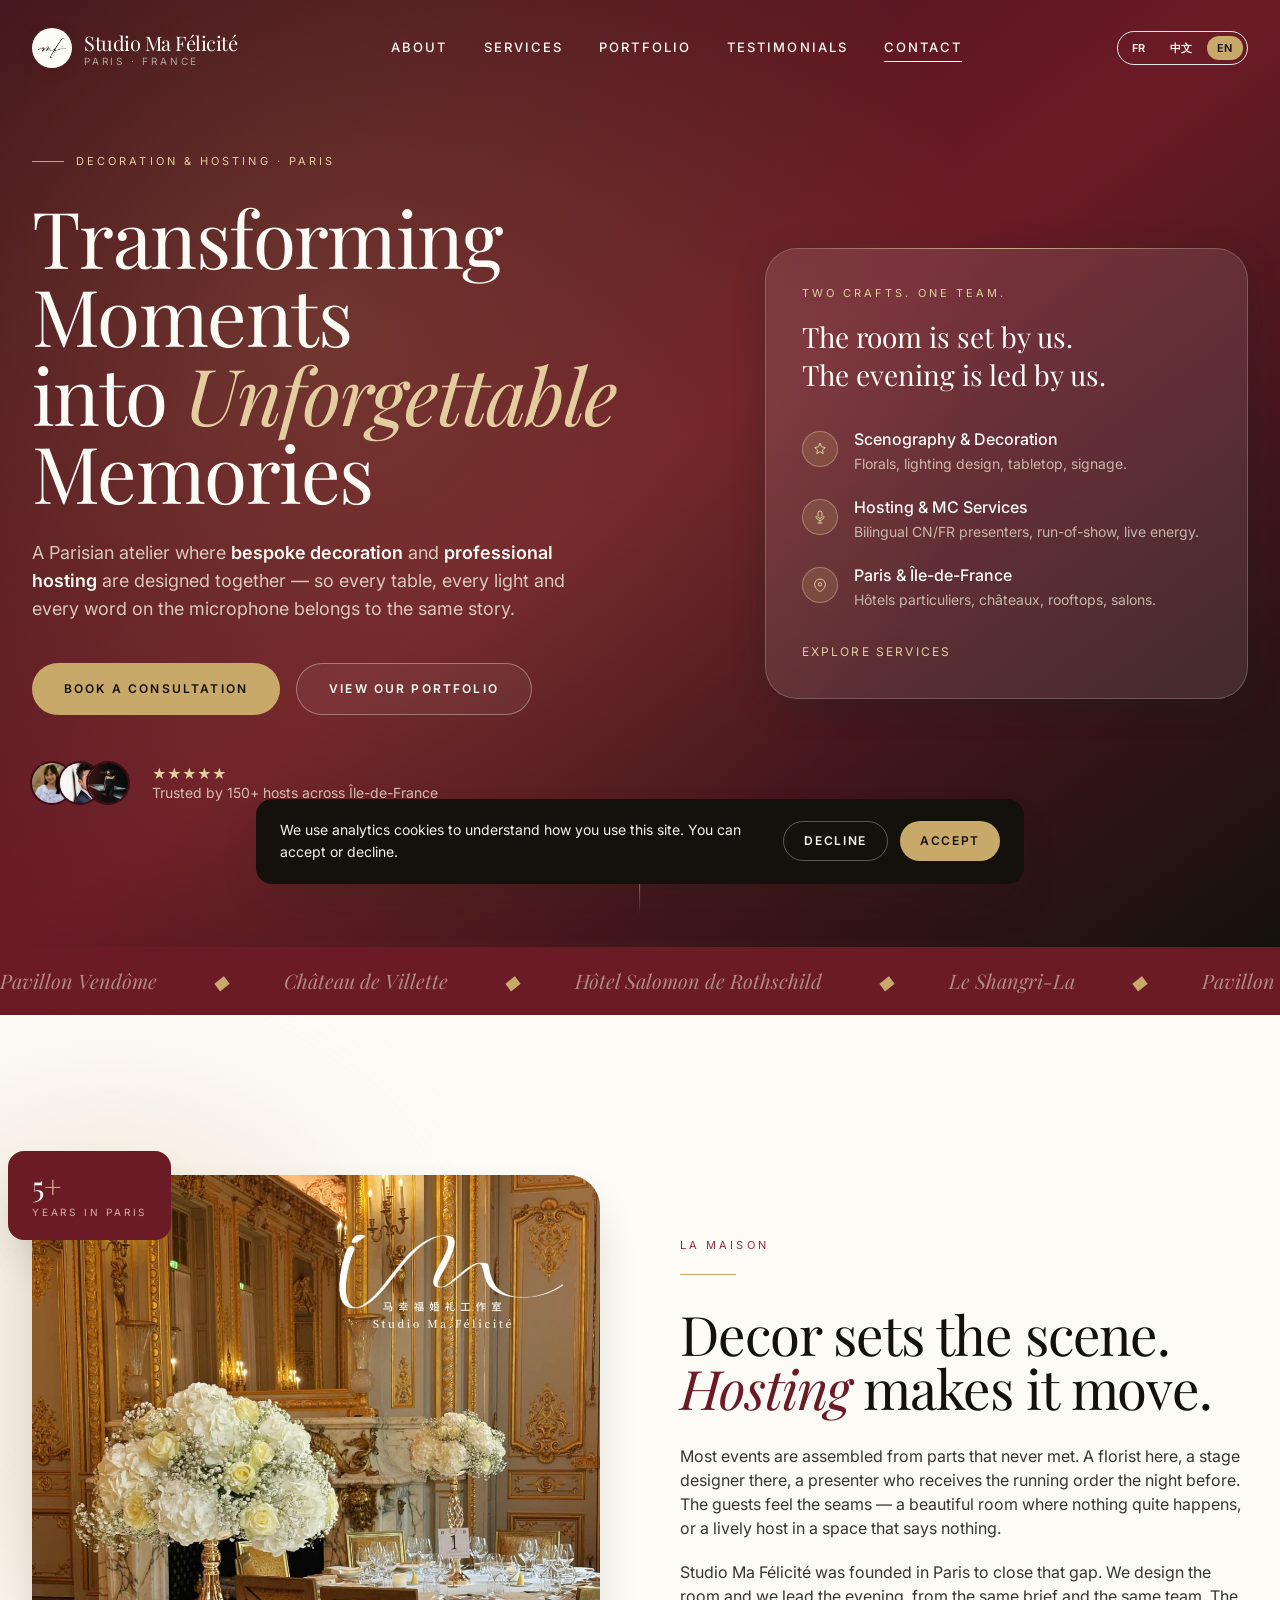
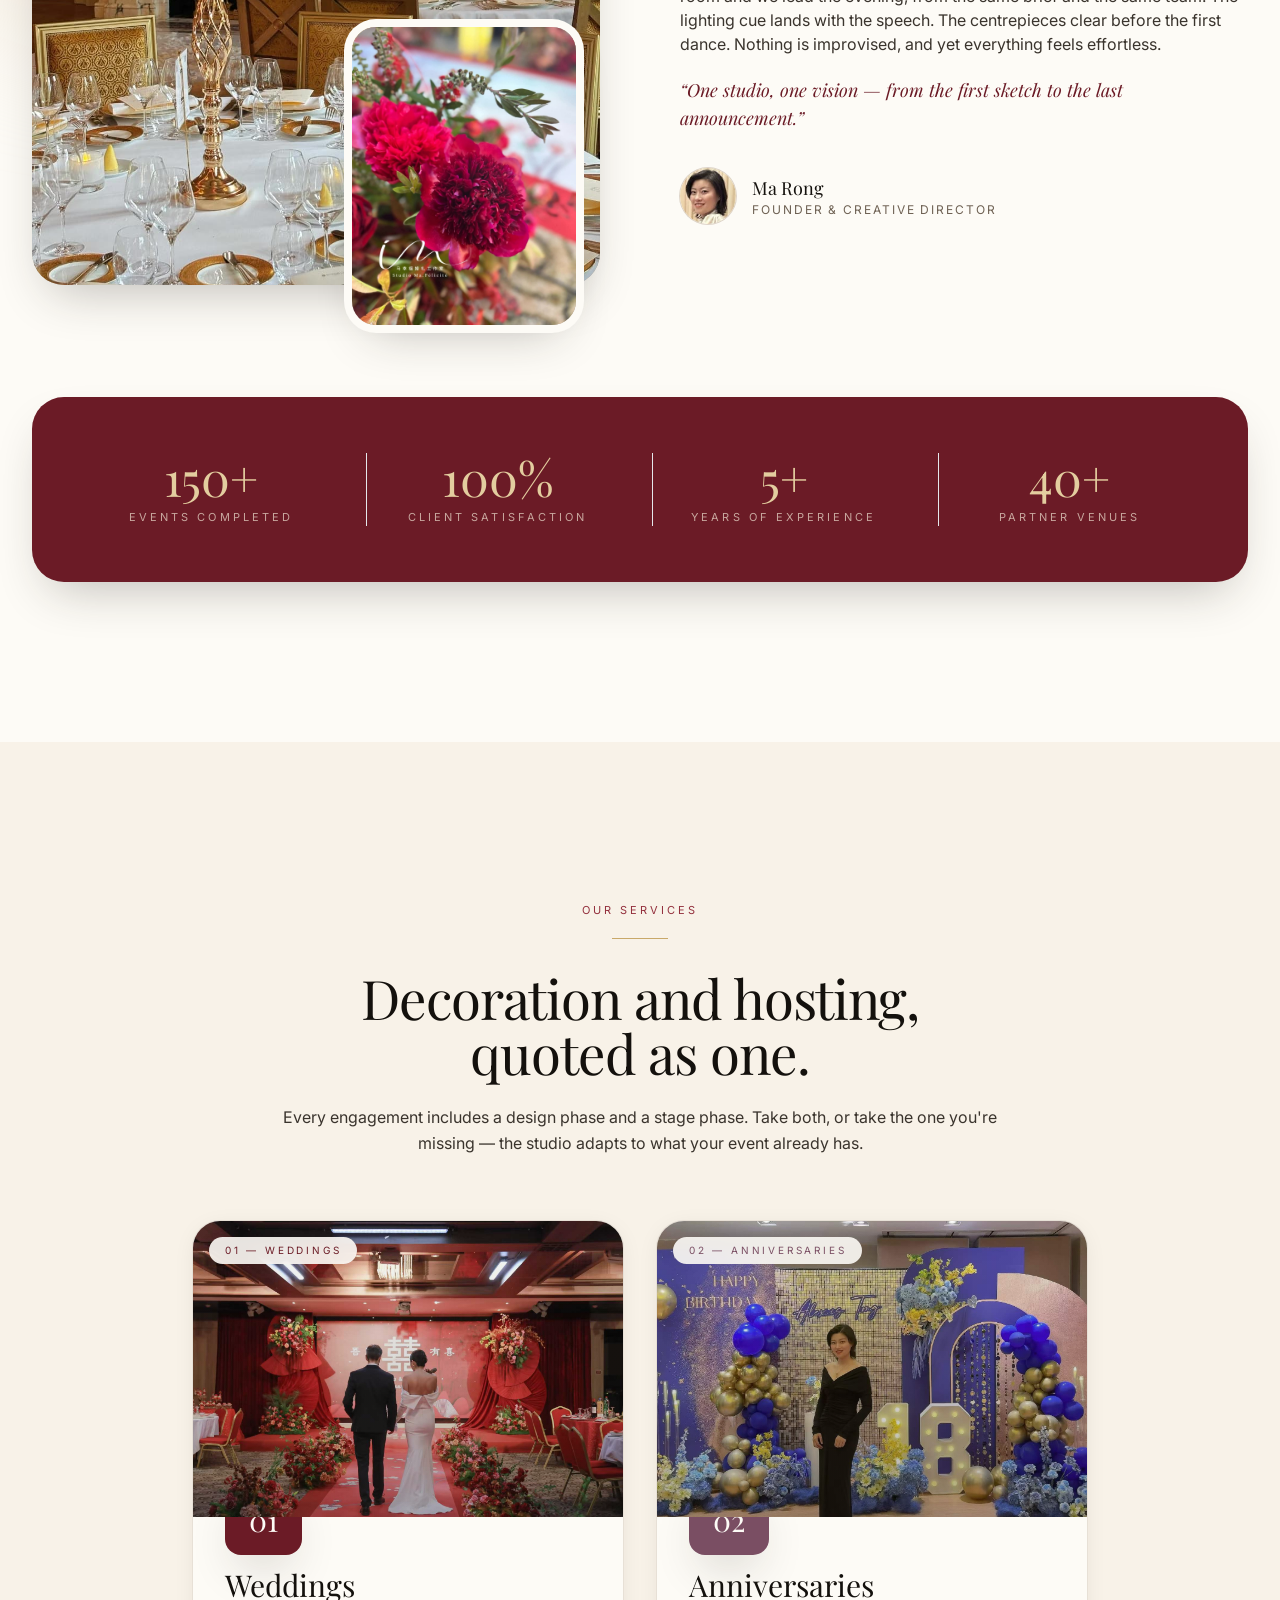
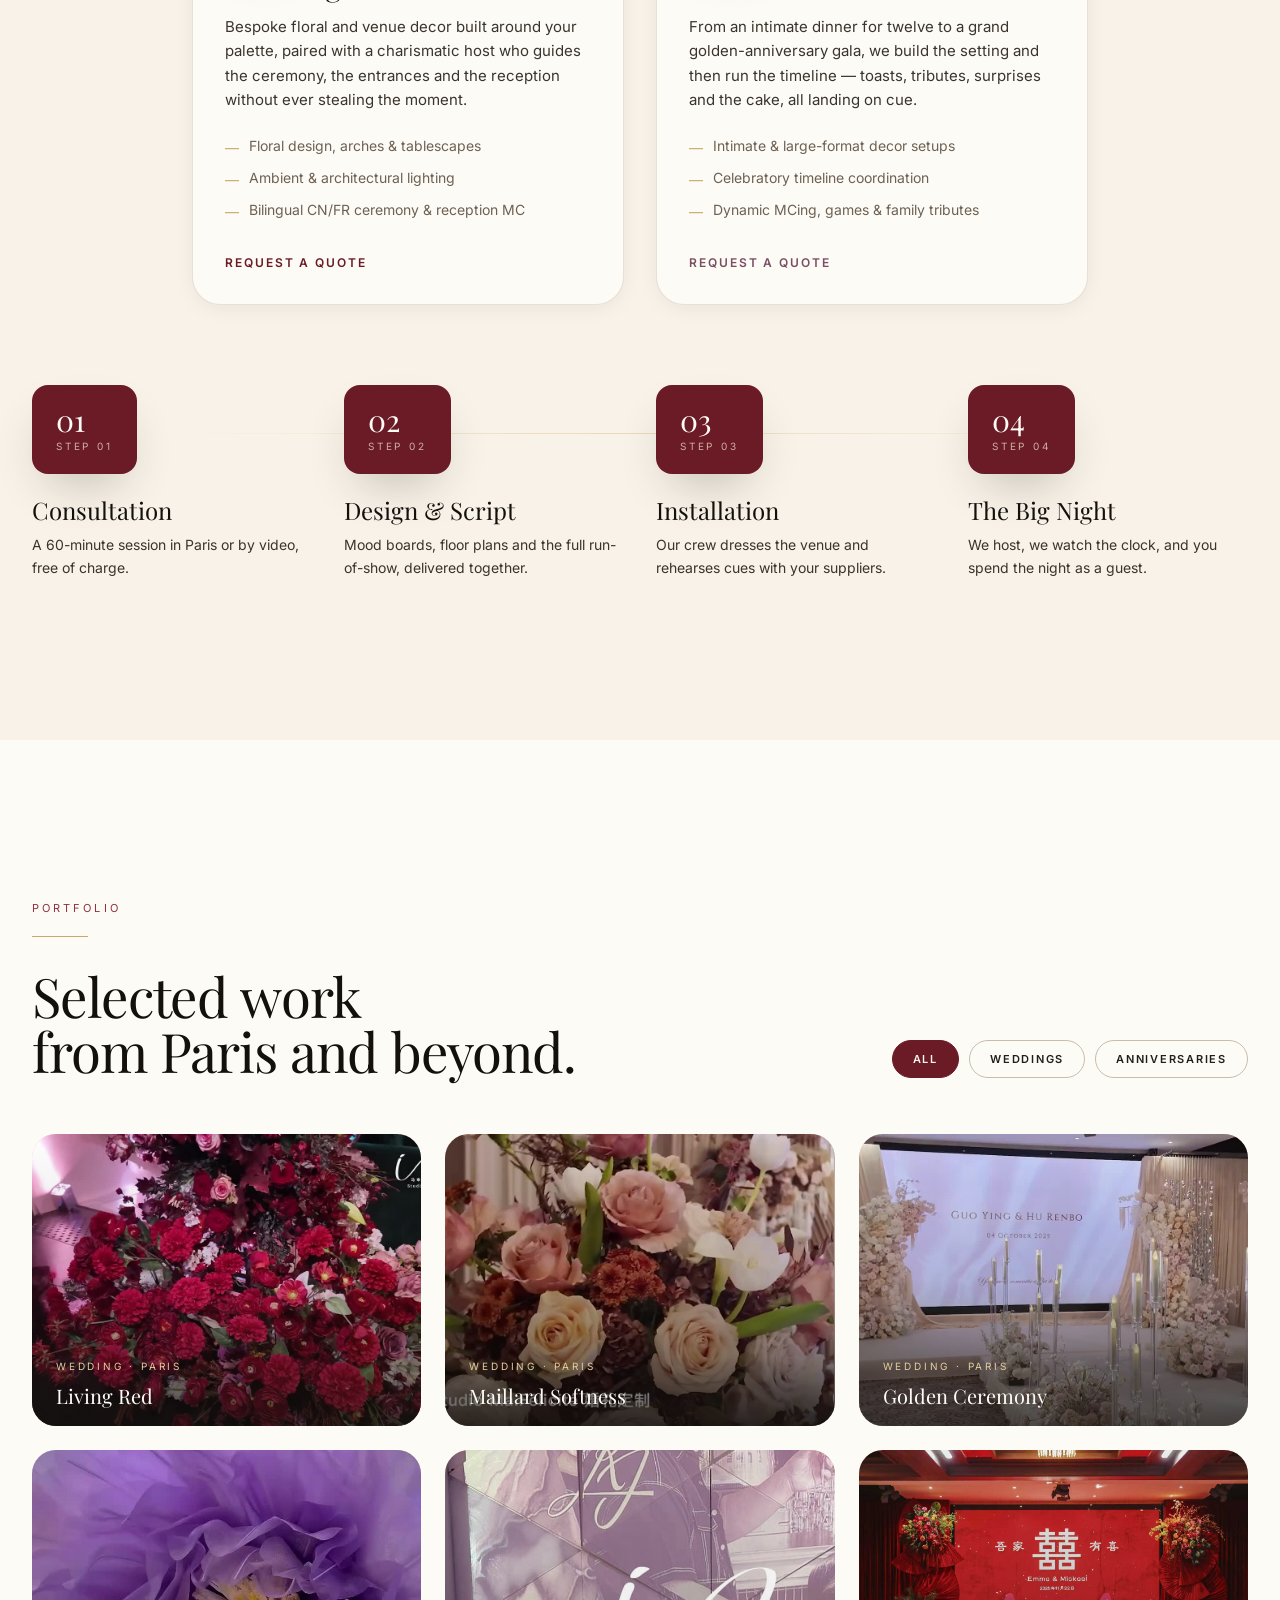
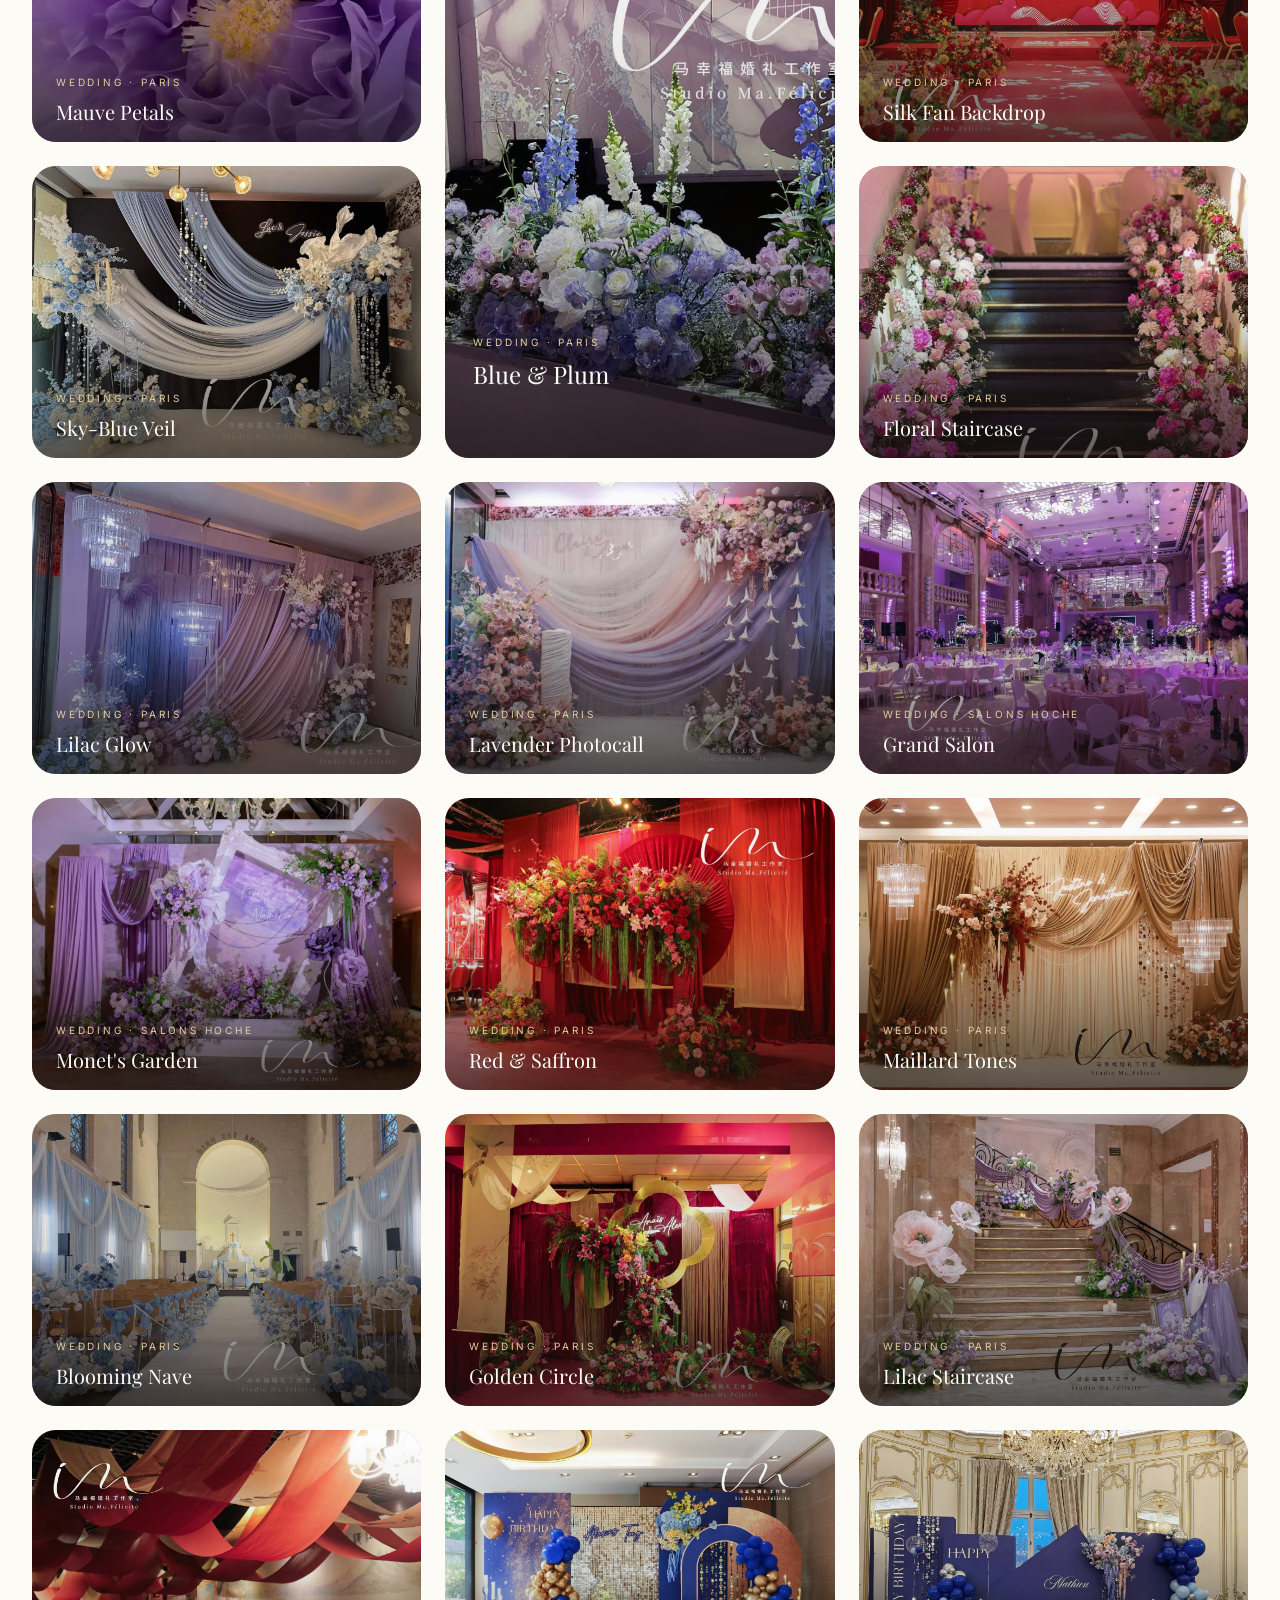
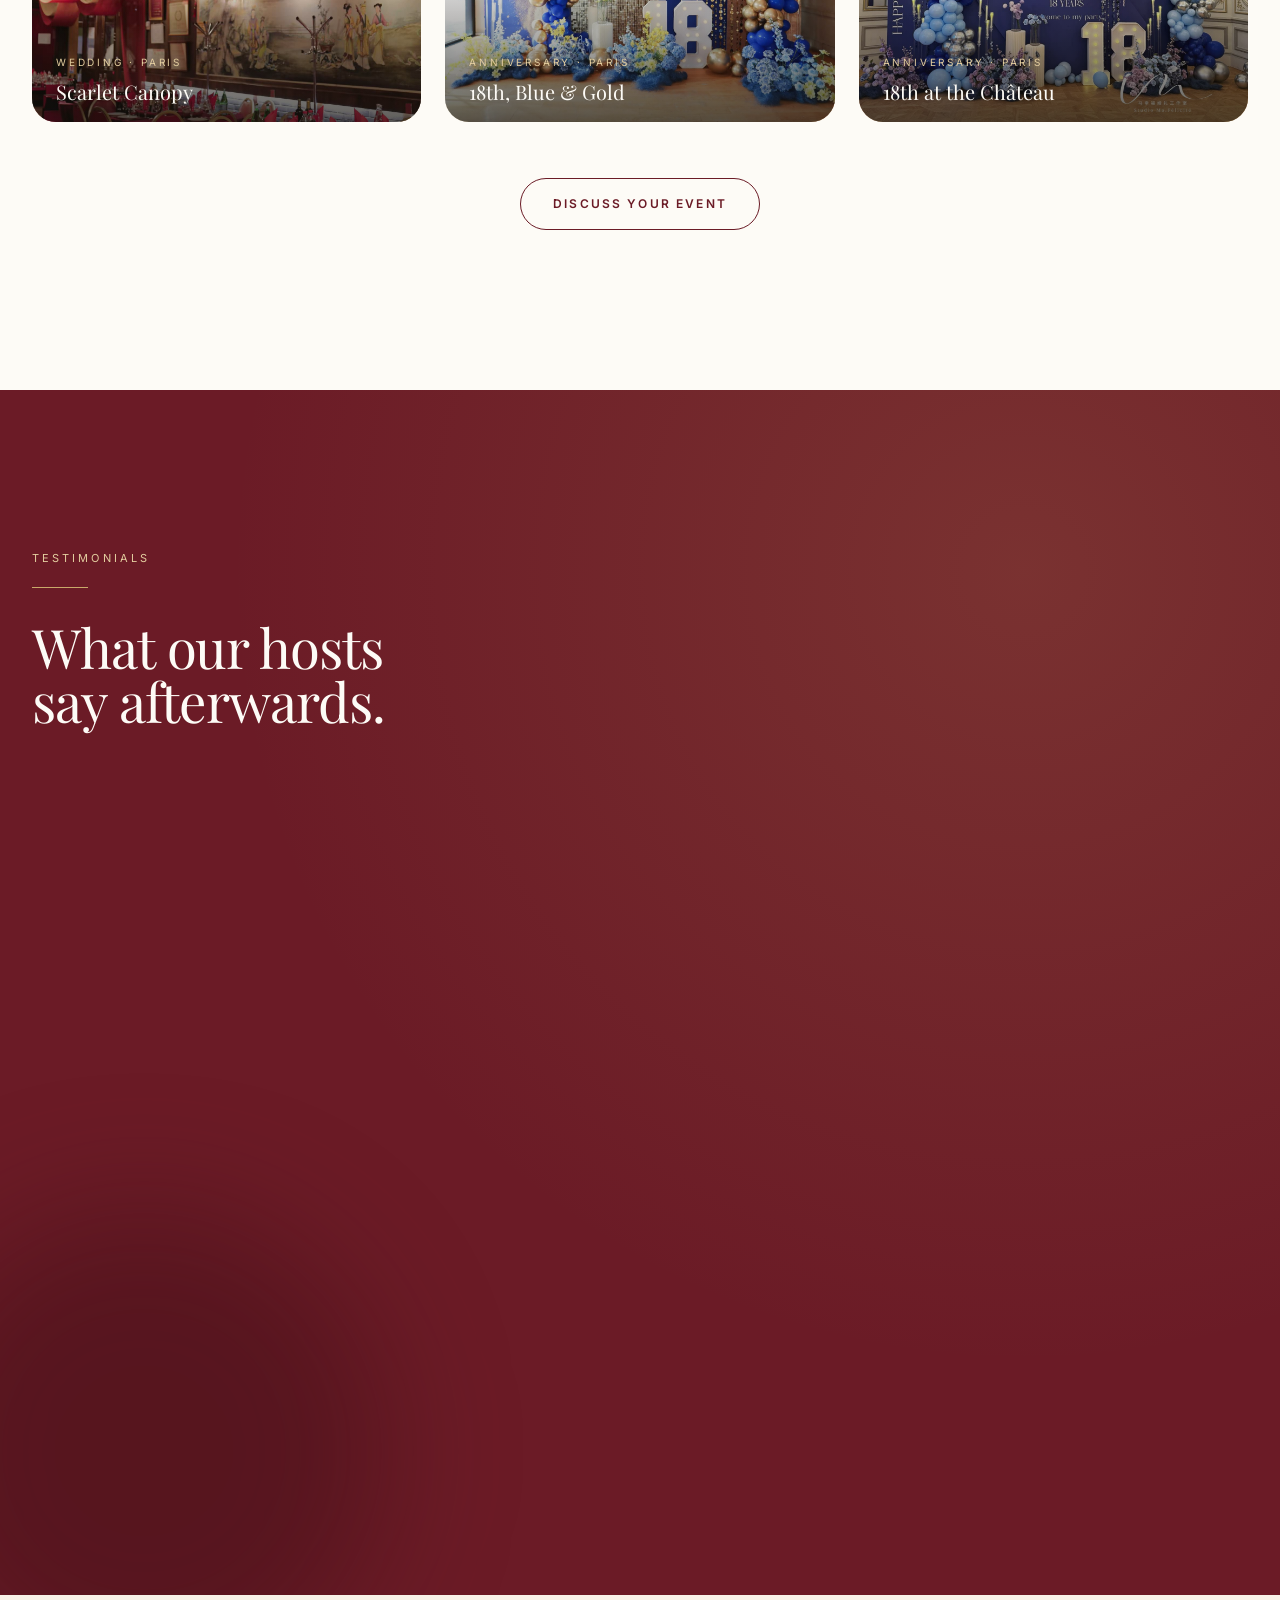
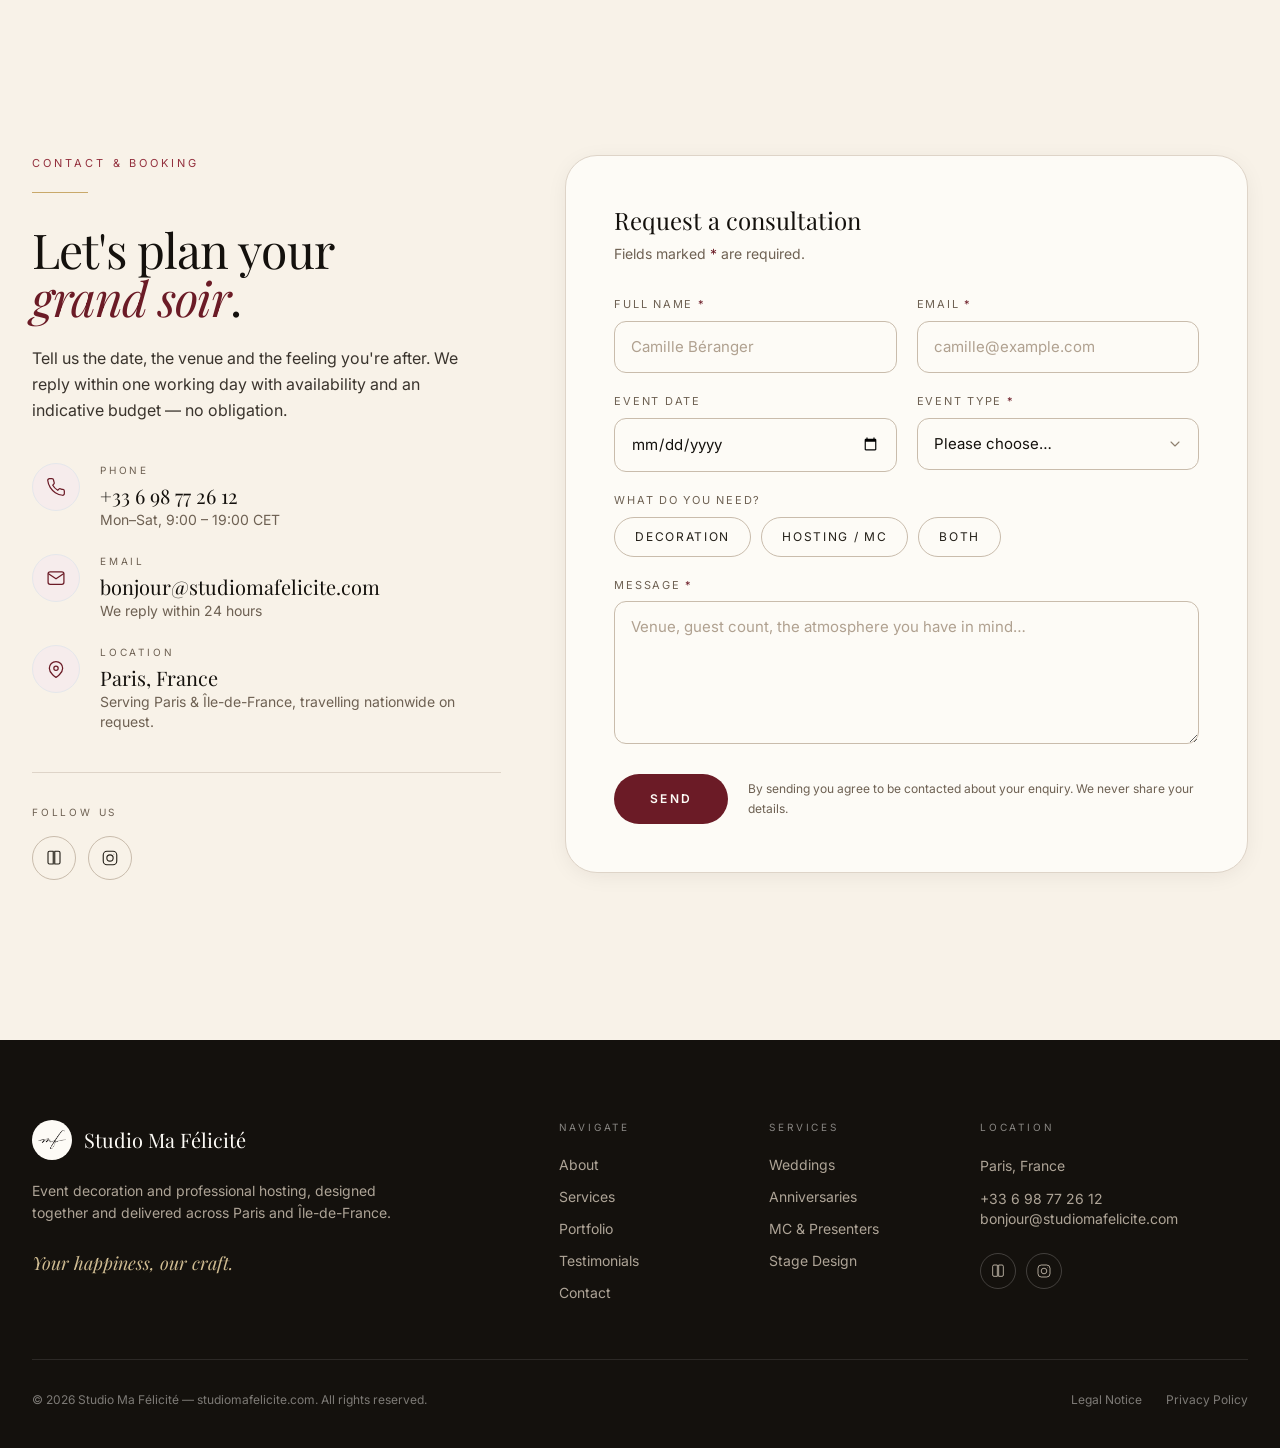
==== commit adfe04b2: "add google analytics" ====
--- a/en/index.html
+++ b/en/index.html
@@ -944,6 +944,17 @@
   <svg class="w-4 h-4" viewBox="0 0 24 24" fill="none" stroke="currentColor" stroke-width="1.8"><path d="M12 19V5M6 11l6-6 6 6" stroke-linecap="round" stroke-linejoin="round"></path></svg>
 </button>
 
+<!-- Cookie consent (gates analytics loading until the visitor chooses) -->
+<div id="cookieConsent" class="fixed inset-x-0 bottom-0 z-50 hidden">
+  <div class="mx-auto max-w-3xl m-4 rounded-2xl bg-ink-900 text-cream-100 shadow-lift px-6 py-5 flex flex-col sm:flex-row items-center gap-4">
+    <p class="text-sm leading-relaxed flex-1" data-i18n="consent.message">We use analytics cookies to understand how you use this site. You can accept or decline.</p>
+    <div class="flex gap-3 shrink-0">
+      <button type="button" id="consentDecline" class="rounded-full border border-cream-50/30 px-5 py-2.5 text-[12px] font-semibold uppercase tracking-[0.14em] hover:bg-cream-50/10 transition" data-i18n="consent.decline">Decline</button>
+      <button type="button" id="consentAccept" class="rounded-full bg-gold-500 text-ink-900 px-5 py-2.5 text-[12px] font-semibold uppercase tracking-[0.14em] hover:bg-gold-400 transition" data-i18n="consent.accept">Accept</button>
+    </div>
+  </div>
+</div>
+
 <script>
 (function () {
   'use strict';
@@ -964,6 +975,8 @@
               marquee:"Lieux et partenaires sélectionnés", filterPortfolio:"Filtrer le portfolio",
               testimonialSlides:"Diapositives de témoignages", toTop:"Retour en haut",
               openMenu:"Ouvrir le menu", closeMenu:"Fermer le menu" },
+      consent: { message:"Nous utilisons des cookies analytiques pour comprendre comment vous utilisez ce site. Vous pouvez accepter ou refuser.",
+                 accept:"Accepter", decline:"Refuser" },
       nav: { about:"Maison", services:"Prestations", portfolio:"Portfolio",
              testimonials:"Clients", contact:"Contact", bookCta:"Réserver un rendez-vous" },
       hero: {
@@ -1081,6 +1094,8 @@
               marquee:"Selected venues and partners", filterPortfolio:"Filter portfolio",
               testimonialSlides:"Testimonial slides", toTop:"Back to top",
               openMenu:"Open menu", closeMenu:"Close menu" },
+      consent: { message:"We use analytics cookies to understand how you use this site. You can accept or decline.",
+                 accept:"Accept", decline:"Decline" },
       nav: { about:"About", services:"Services", portfolio:"Portfolio",
              testimonials:"Testimonials", contact:"Contact", bookCta:"Book a Consultation" },
       hero: {
@@ -1198,6 +1213,8 @@
               marquee:"精选场地与合作伙伴", filterPortfolio:"筛选作品集",
               testimonialSlides:"客户评价轮播", toTop:"返回顶部",
               openMenu:"打开菜单", closeMenu:"关闭菜单" },
+      consent: { message:"我们使用分析类 Cookie 来了解您对本网站的使用情况。您可以选择接受或拒绝。",
+                 accept:"接受", decline:"拒绝" },
       nav: { about:"关于我们", services:"服务项目", portfolio:"作品集",
              testimonials:"客户评价", contact:"联系我们", bookCta:"预约咨询" },
       hero: {
@@ -1696,5 +1713,52 @@
 })();
 </script>
 
+<!-- Google Analytics, gated behind cookie consent (CNIL/GDPR: no analytics
+     cookie is set until the visitor explicitly accepts). -->
+<script>
+(function () {
+  'use strict';
+  var GA_ID = 'G-4B3HELZZTB';
+  var STORAGE_KEY = 'smf-consent';
+
+  function loadGA() {
+    if (window.gaLoaded) return;
+    window.gaLoaded = true;
+    var s = document.createElement('script');
+    s.async = true;
+    s.src = 'https://www.googletagmanager.com/gtag/js?id=' + GA_ID;
+    document.head.appendChild(s);
+    window.dataLayer = window.dataLayer || [];
+    window.gtag = function () { window.dataLayer.push(arguments); };
+    window.gtag('js', new Date());
+    window.gtag('config', GA_ID);
+  }
+
+  var consent = null;
+  try { consent = localStorage.getItem(STORAGE_KEY); } catch (e) {}
+
+  var banner = document.getElementById('cookieConsent');
+
+  if (consent === 'accepted') {
+    loadGA();
+  } else if (consent !== 'declined' && banner) {
+    banner.classList.remove('hidden');
+  }
+
+  var acceptBtn = document.getElementById('consentAccept');
+  var declineBtn = document.getElementById('consentDecline');
+
+  if (acceptBtn) acceptBtn.addEventListener('click', function () {
+    try { localStorage.setItem(STORAGE_KEY, 'accepted'); } catch (e) {}
+    if (banner) banner.classList.add('hidden');
+    loadGA();
+  });
+  if (declineBtn) declineBtn.addEventListener('click', function () {
+    try { localStorage.setItem(STORAGE_KEY, 'declined'); } catch (e) {}
+    if (banner) banner.classList.add('hidden');
+  });
+})();
+</script>
+
 
 </body></html>
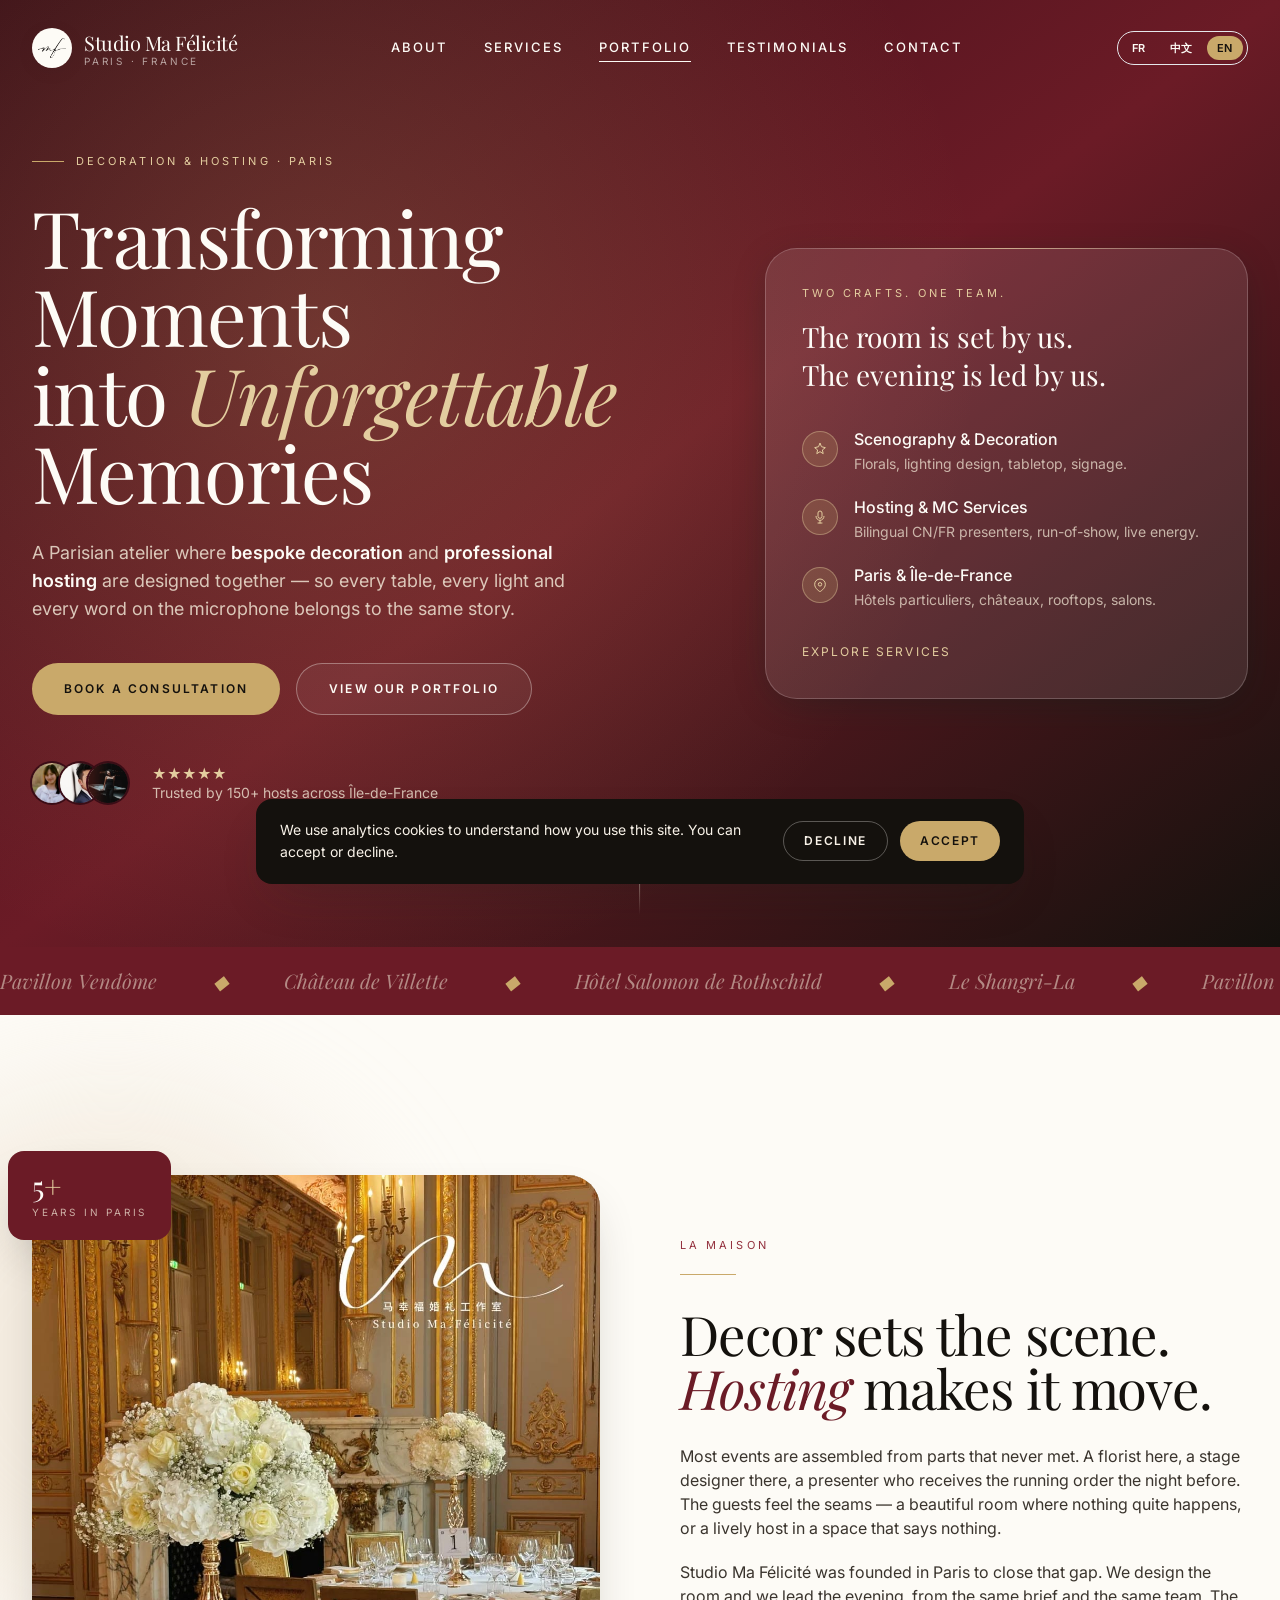
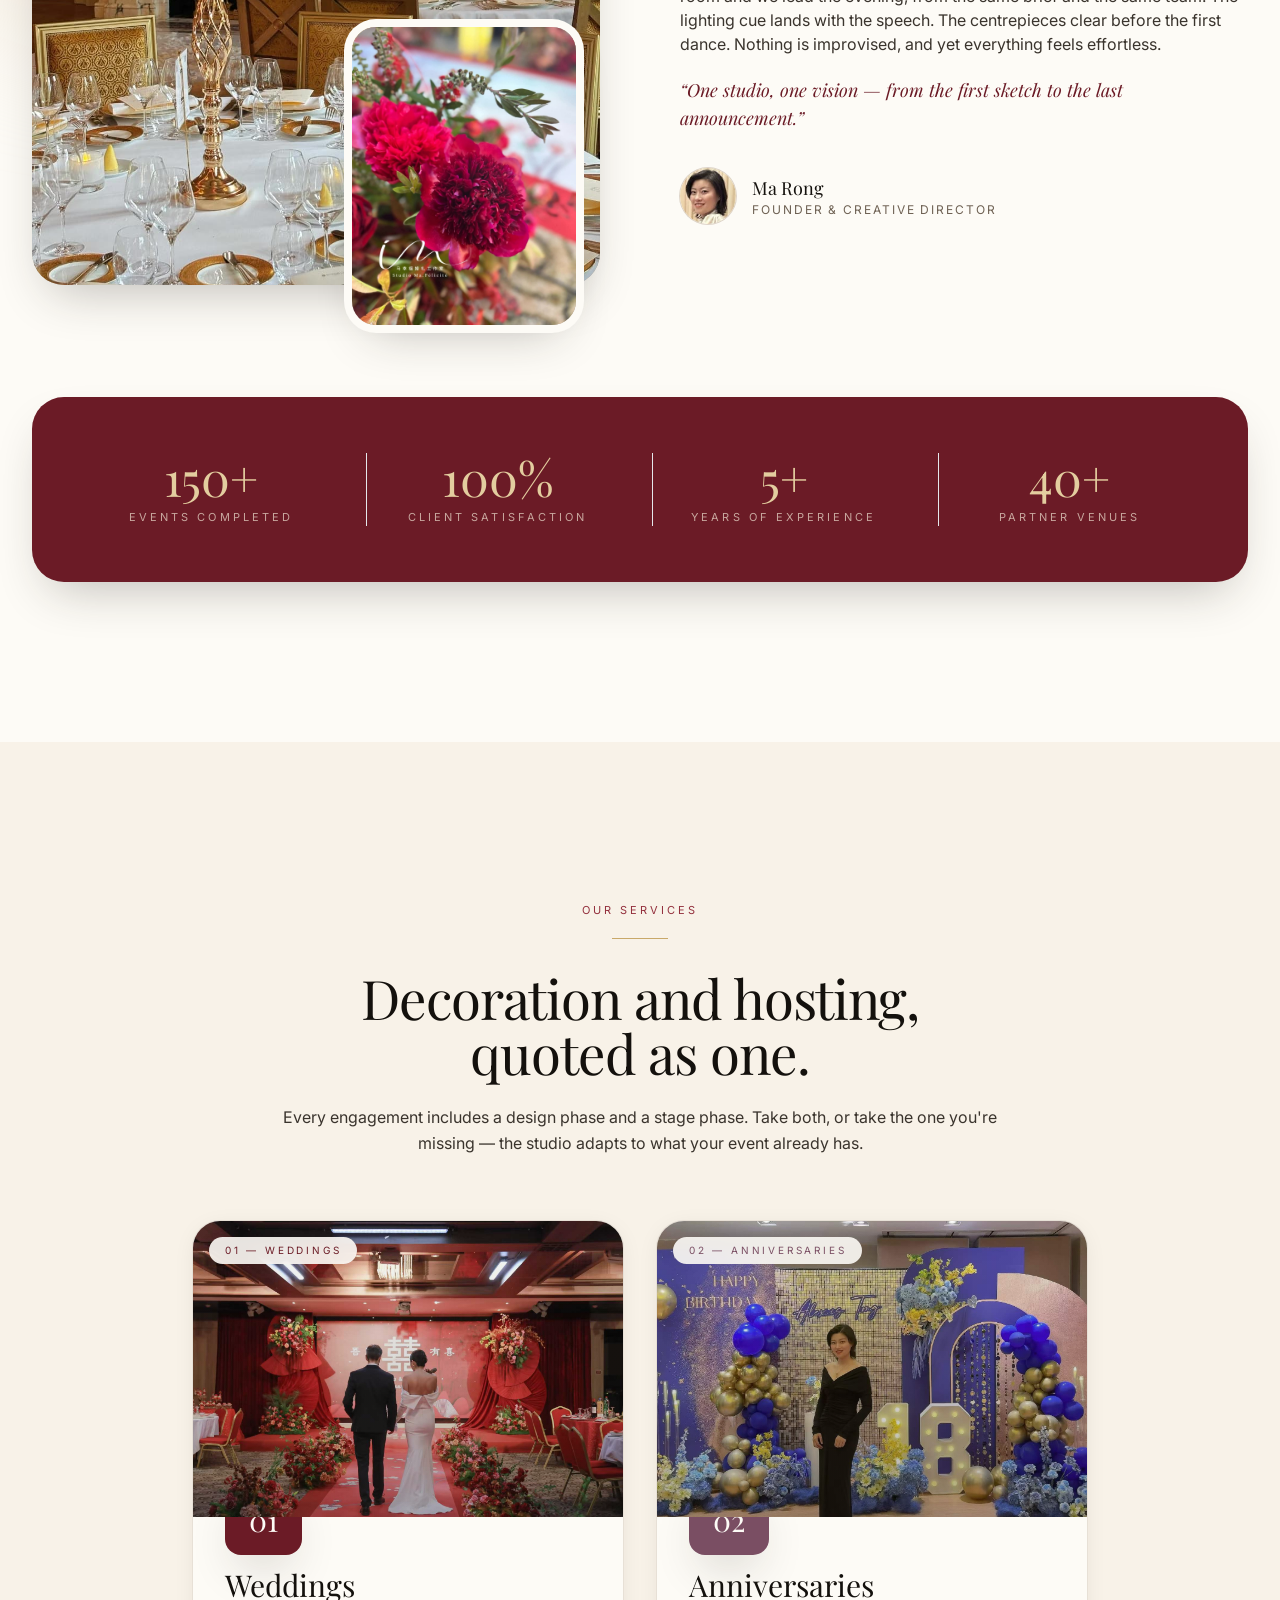
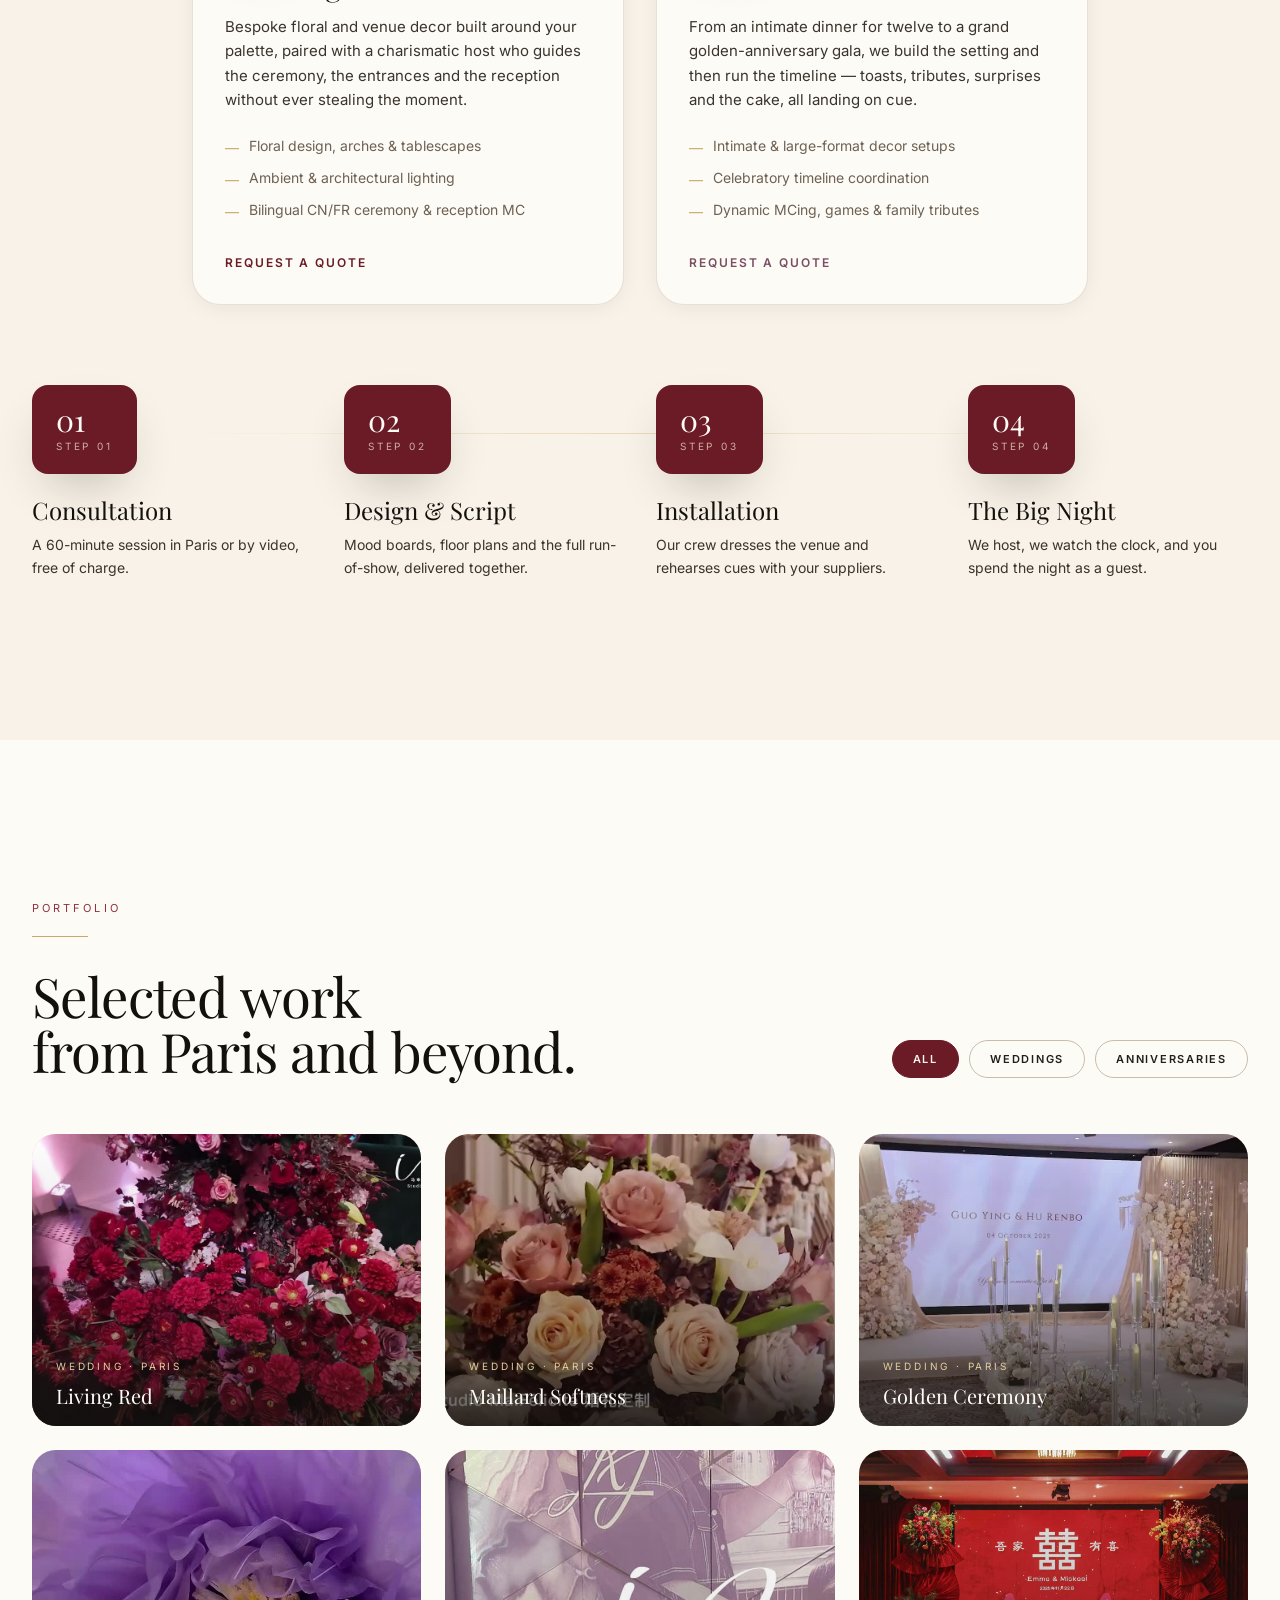
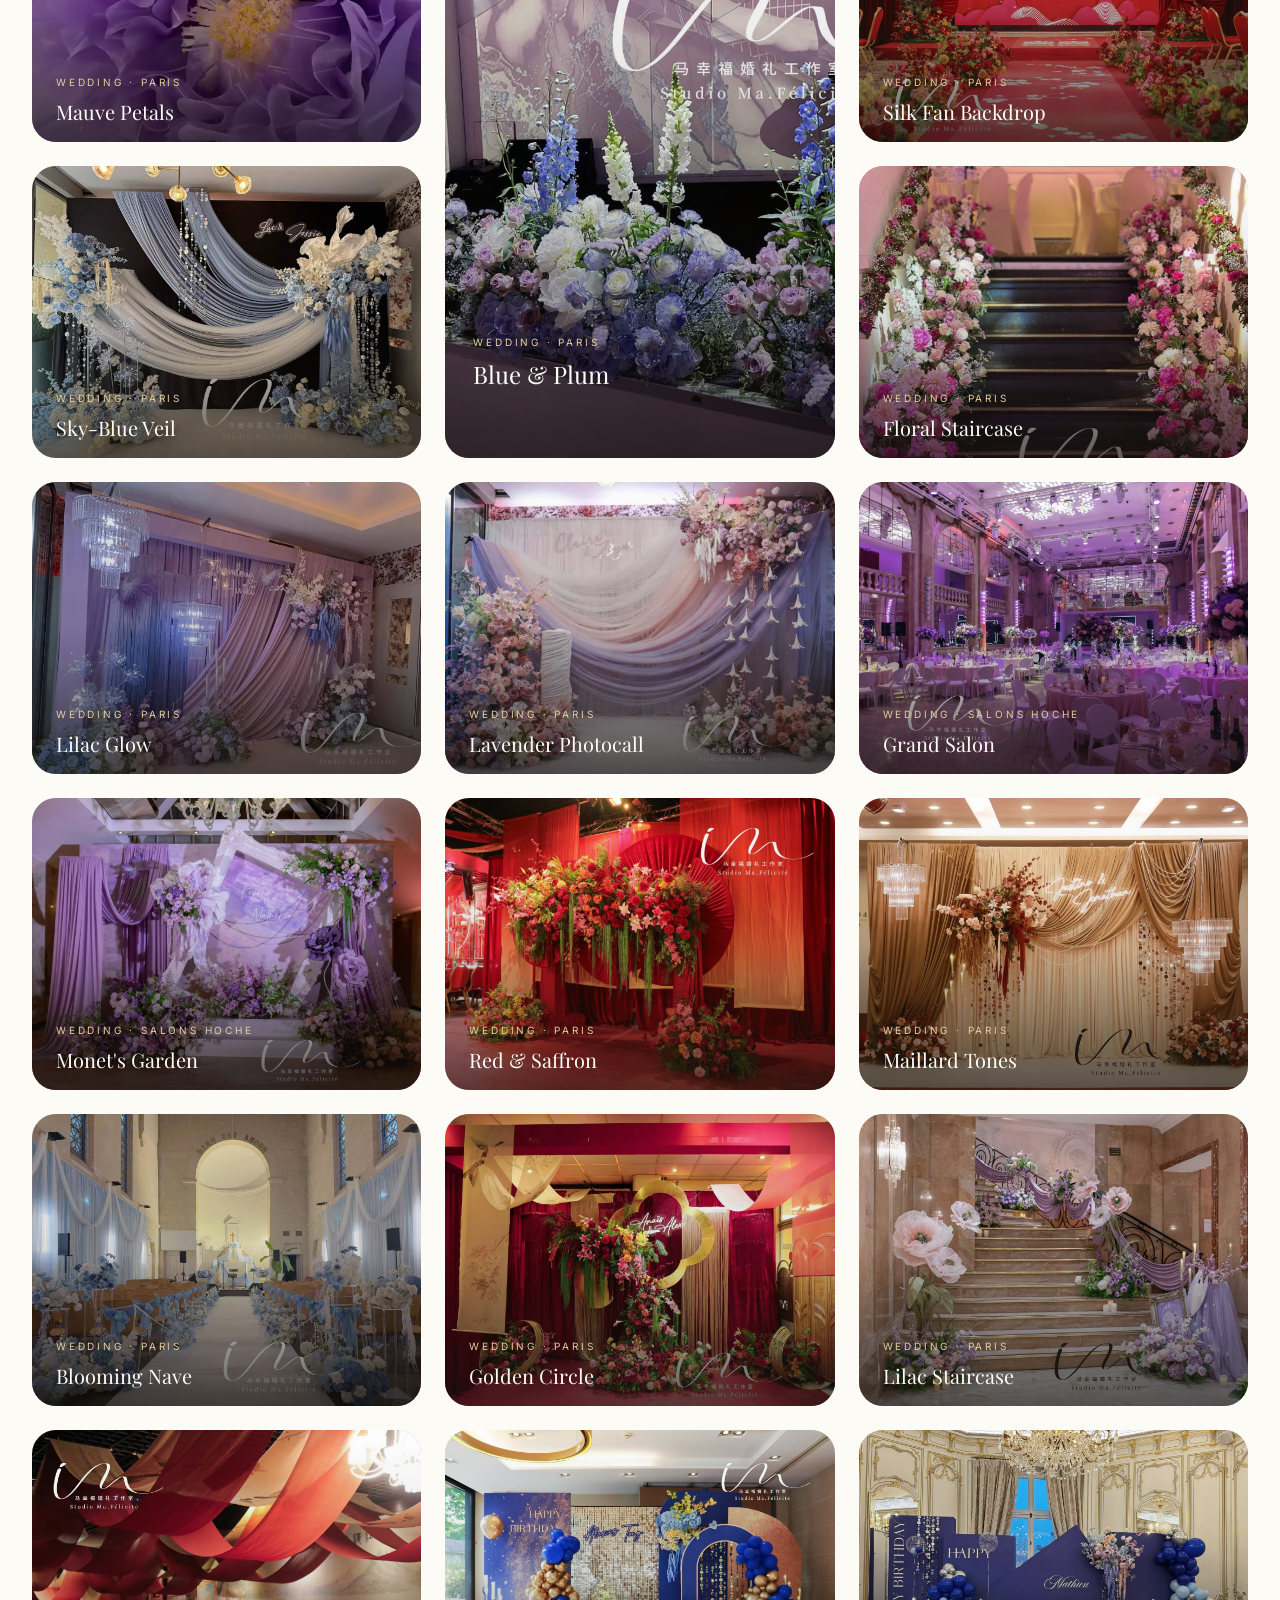
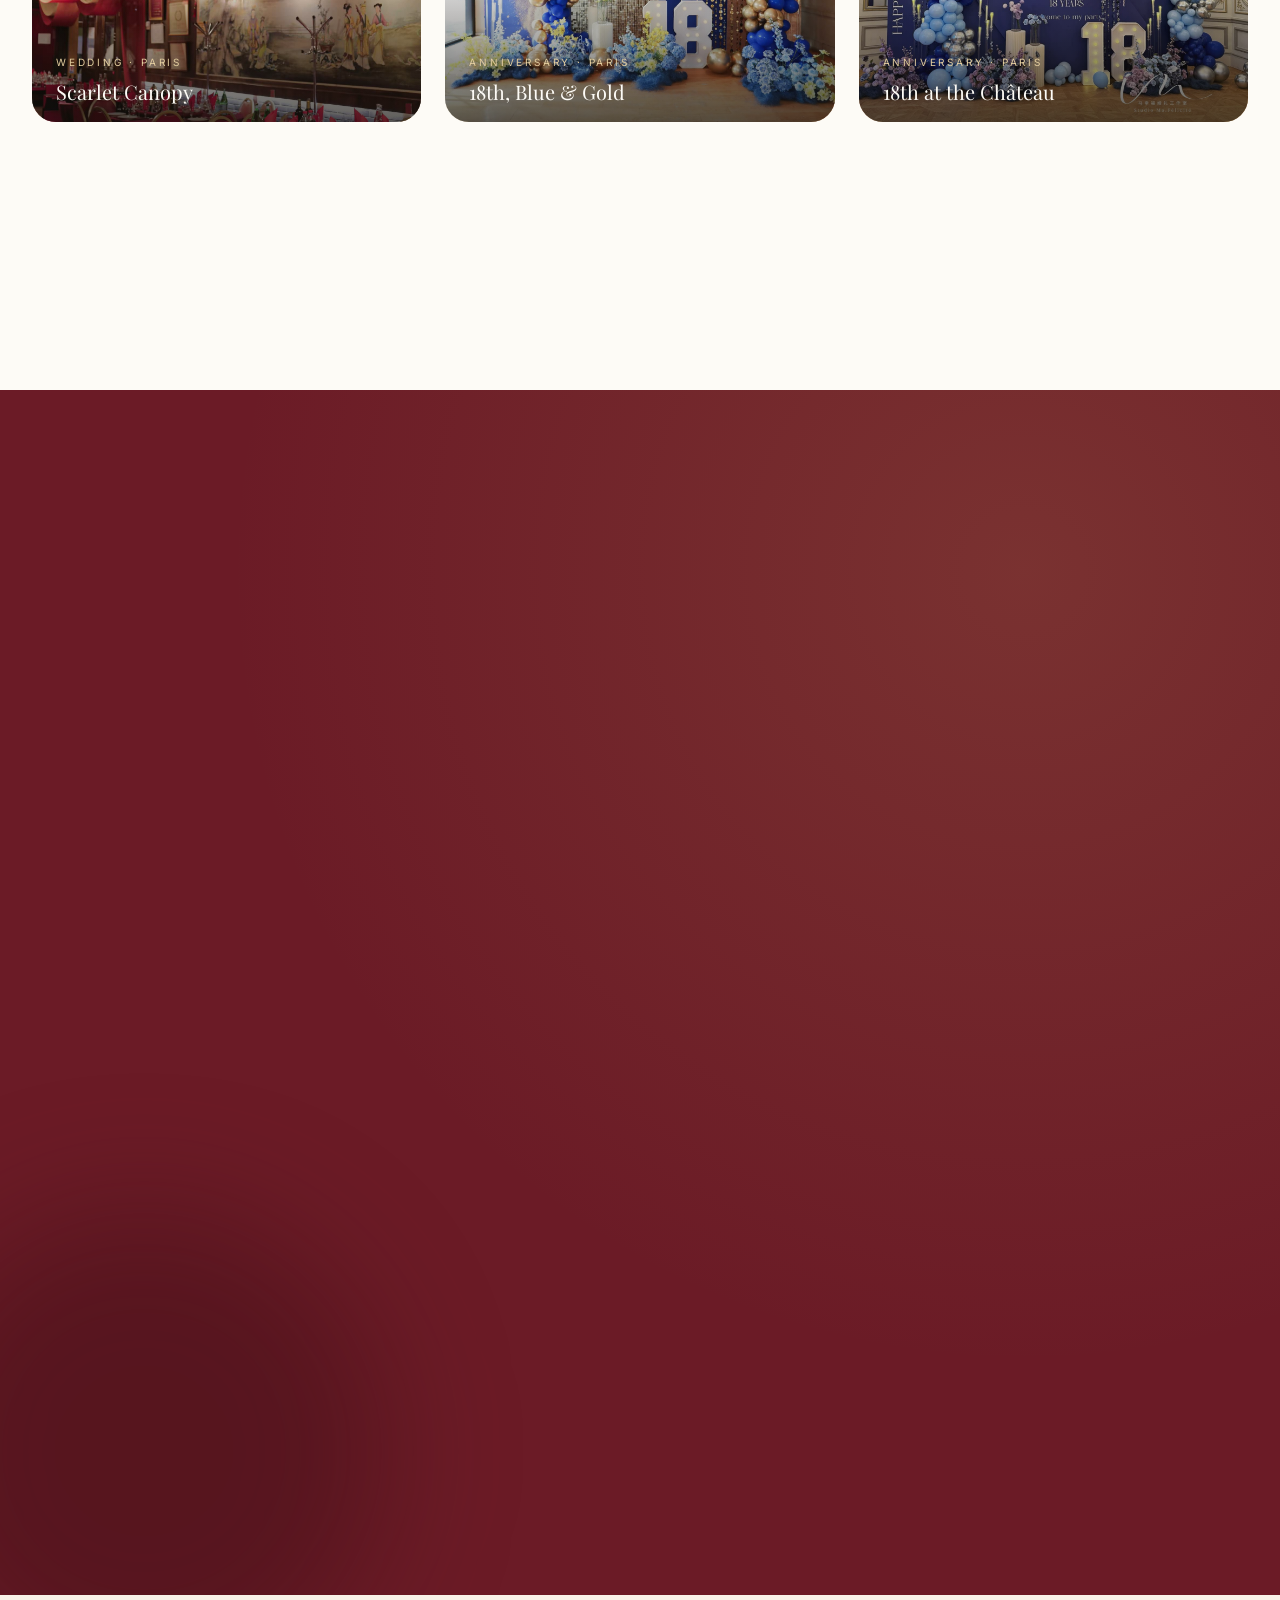
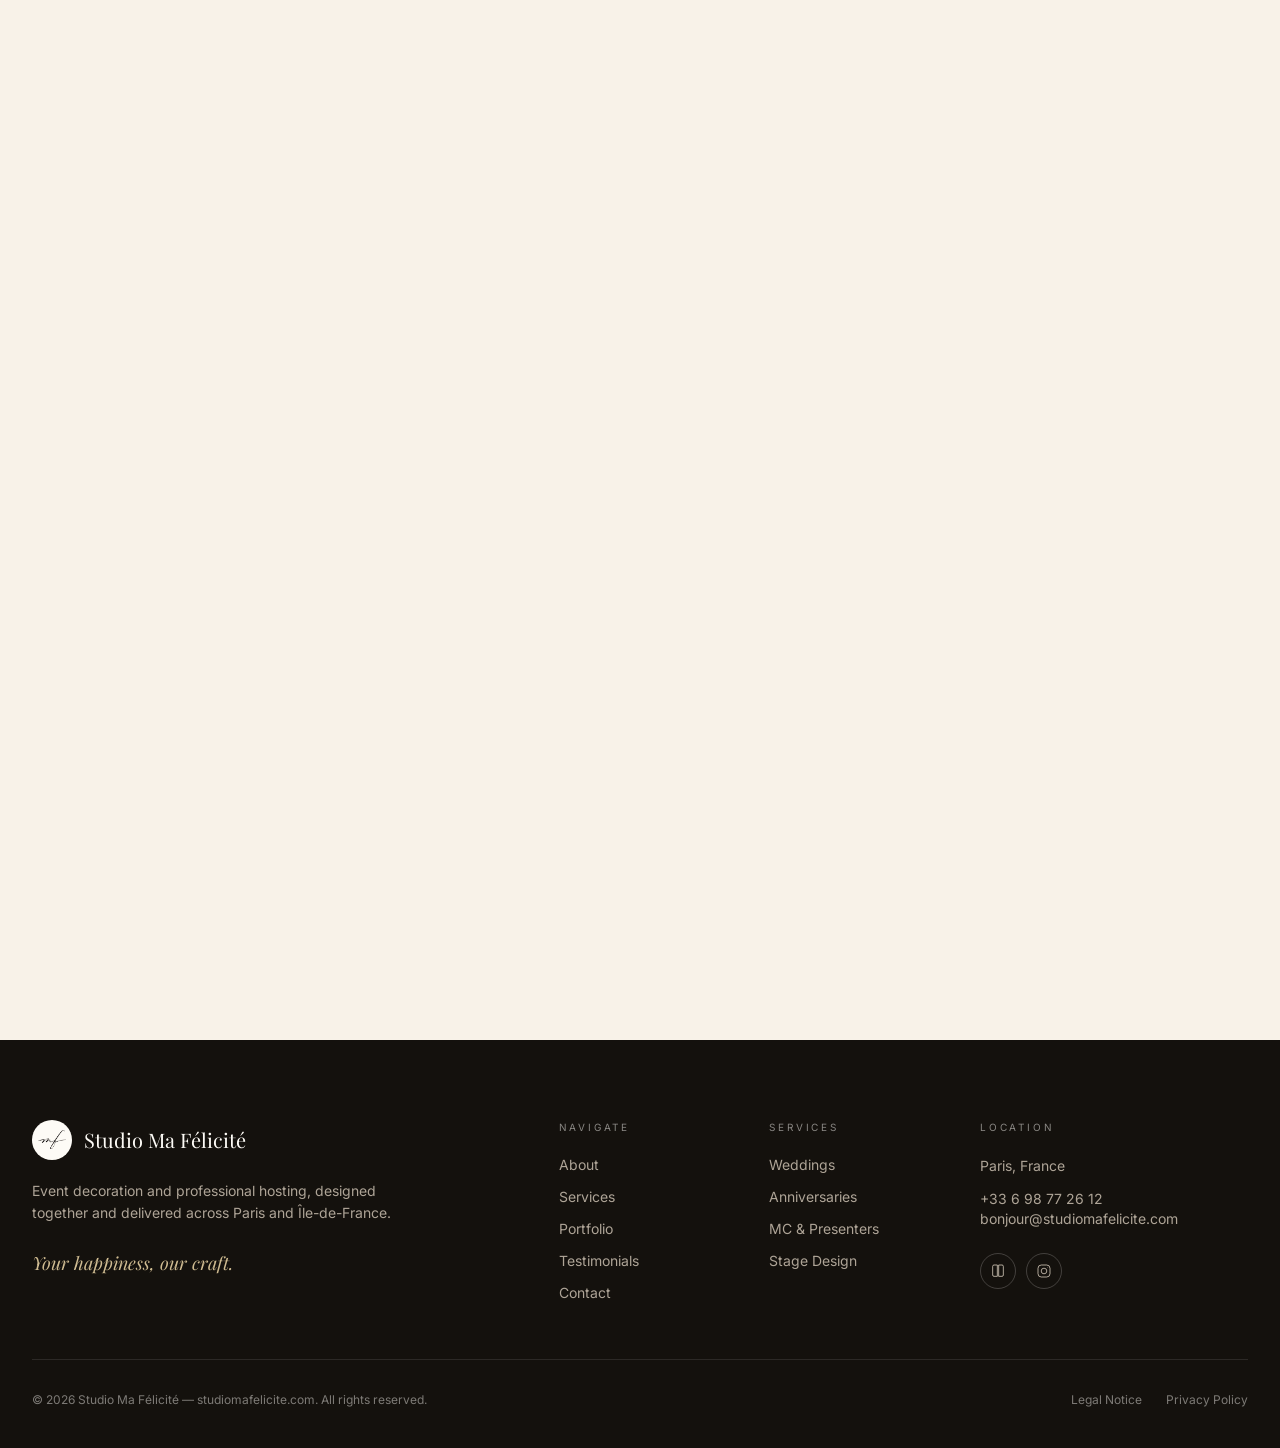
==== commit 577fc0cb: "add legal notice and privacy policy" ====
--- a/en/index.html
+++ b/en/index.html
@@ -932,8 +932,8 @@
     <div class="pt-8 flex flex-col sm:flex-row items-center justify-between gap-4 text-xs text-cream-50/45">
       <p>© <span id="year">2026</span> Studio Ma Félicité — studiomafelicite.com. <span data-i18n="footer.rights">All rights reserved.</span></p>
       <div class="flex gap-6">
-        <a href="#" class="hover:text-gold-300 transition" data-i18n="footer.legal1">Legal Notice</a>
-        <a href="#" class="hover:text-gold-300 transition" data-i18n="footer.legal2">Privacy Policy</a>
+        <a href="/mentions-legales/" class="hover:text-gold-300 transition" data-i18n="footer.legal1">Legal Notice</a>
+        <a href="/politique-de-confidentialite/" class="hover:text-gold-300 transition" data-i18n="footer.legal2">Privacy Policy</a>
       </div>
     </div>
   </div>
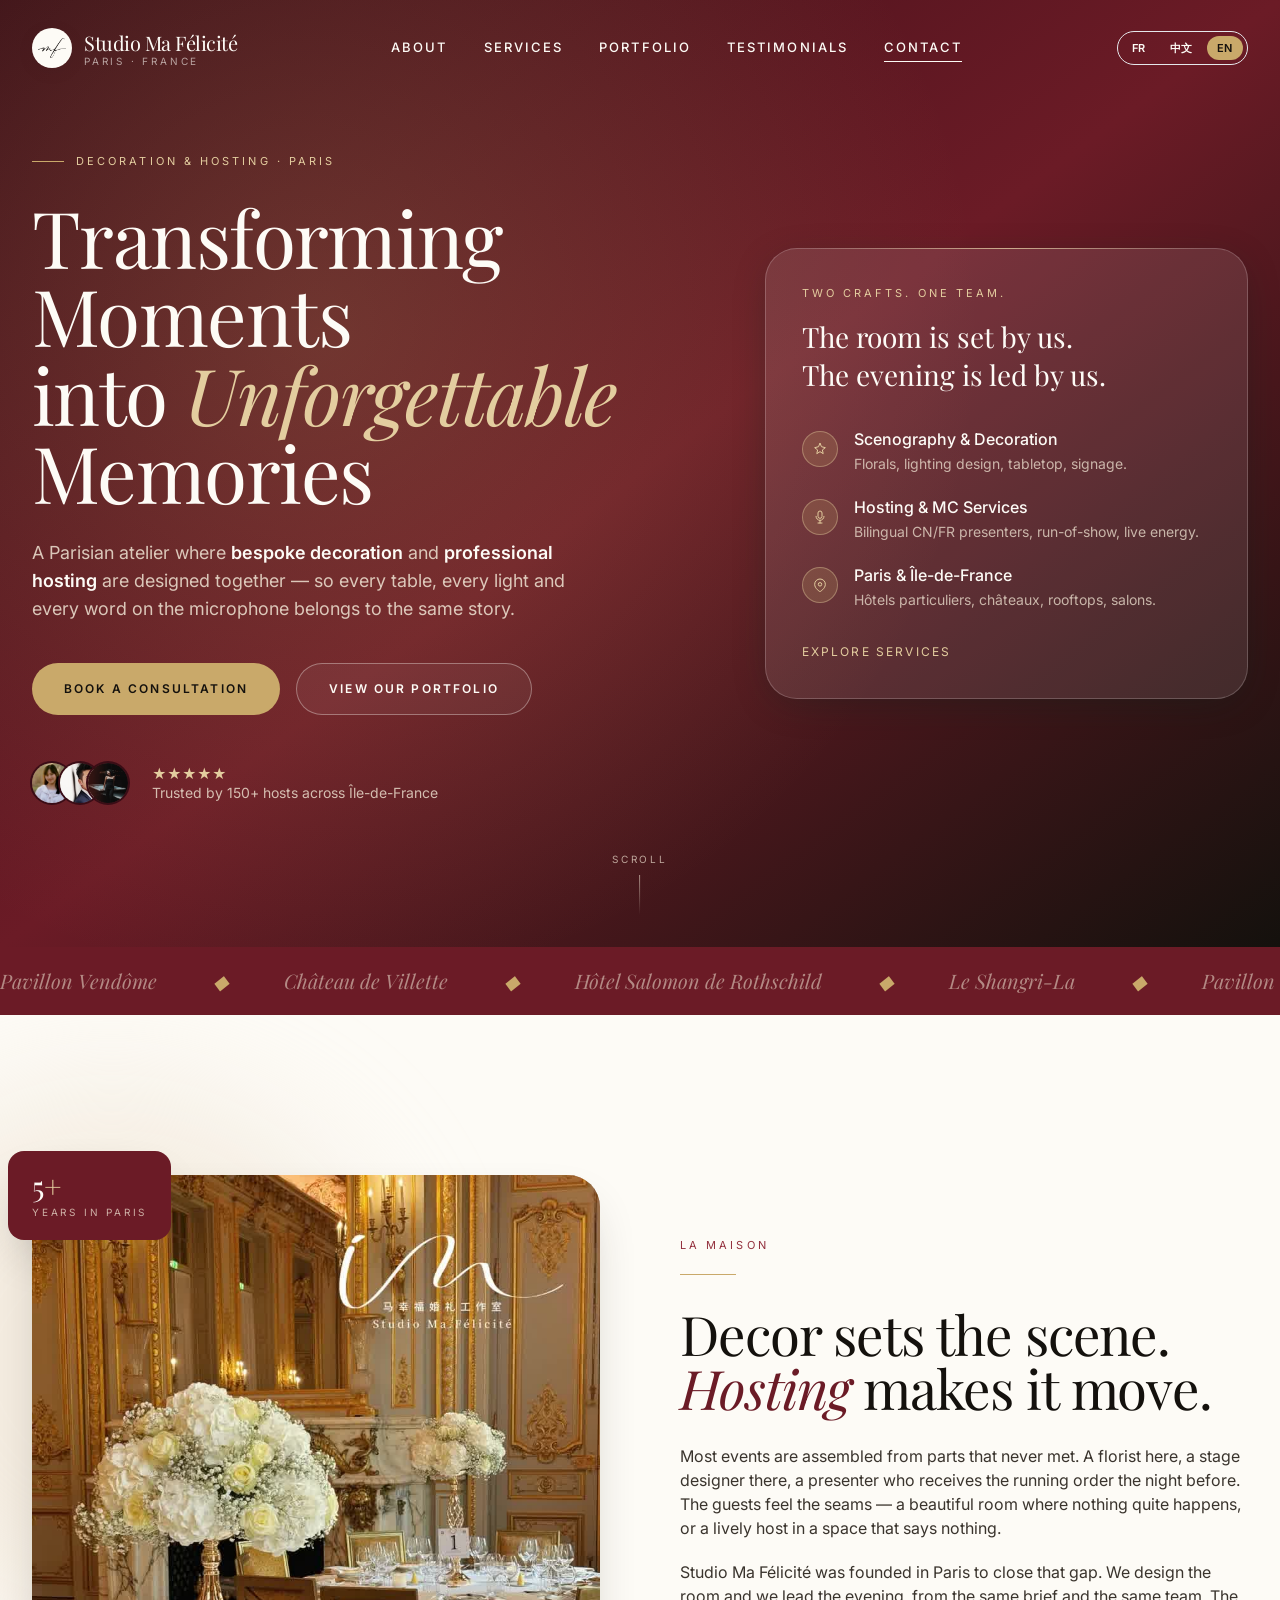
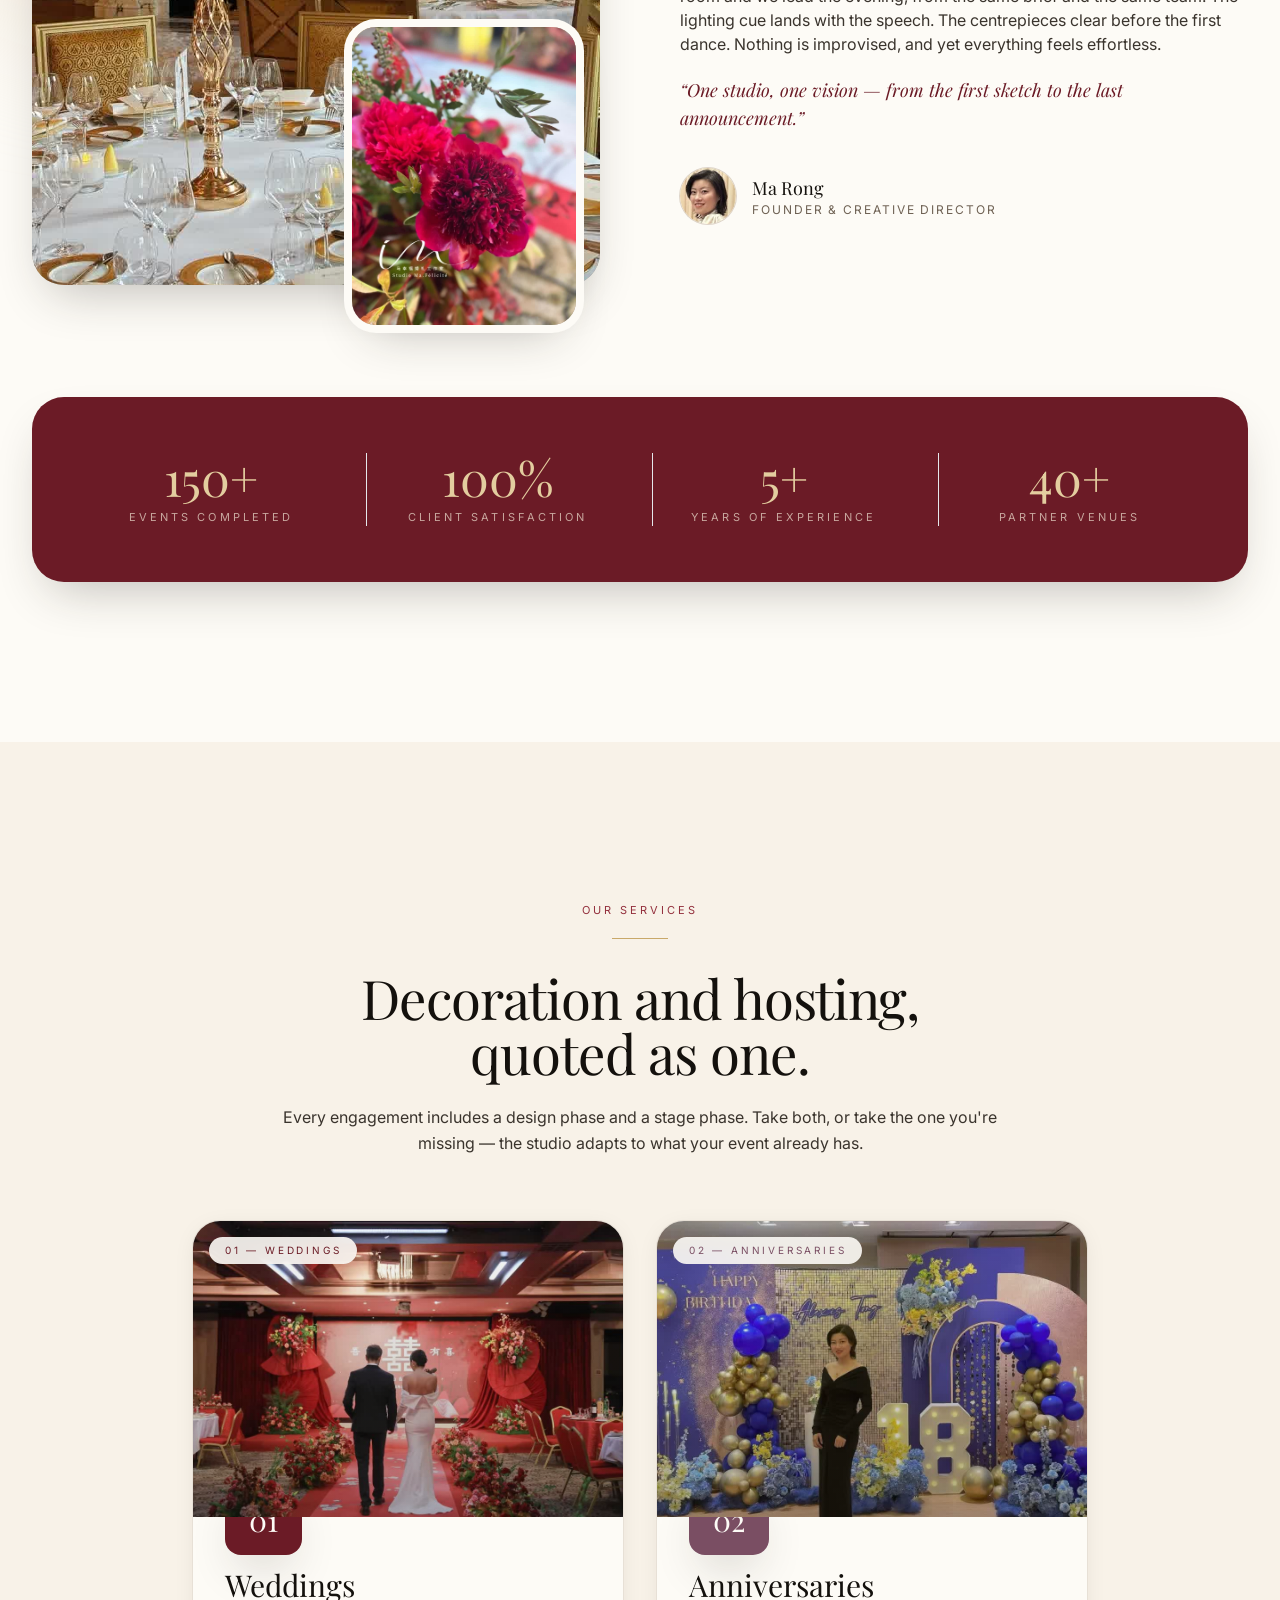
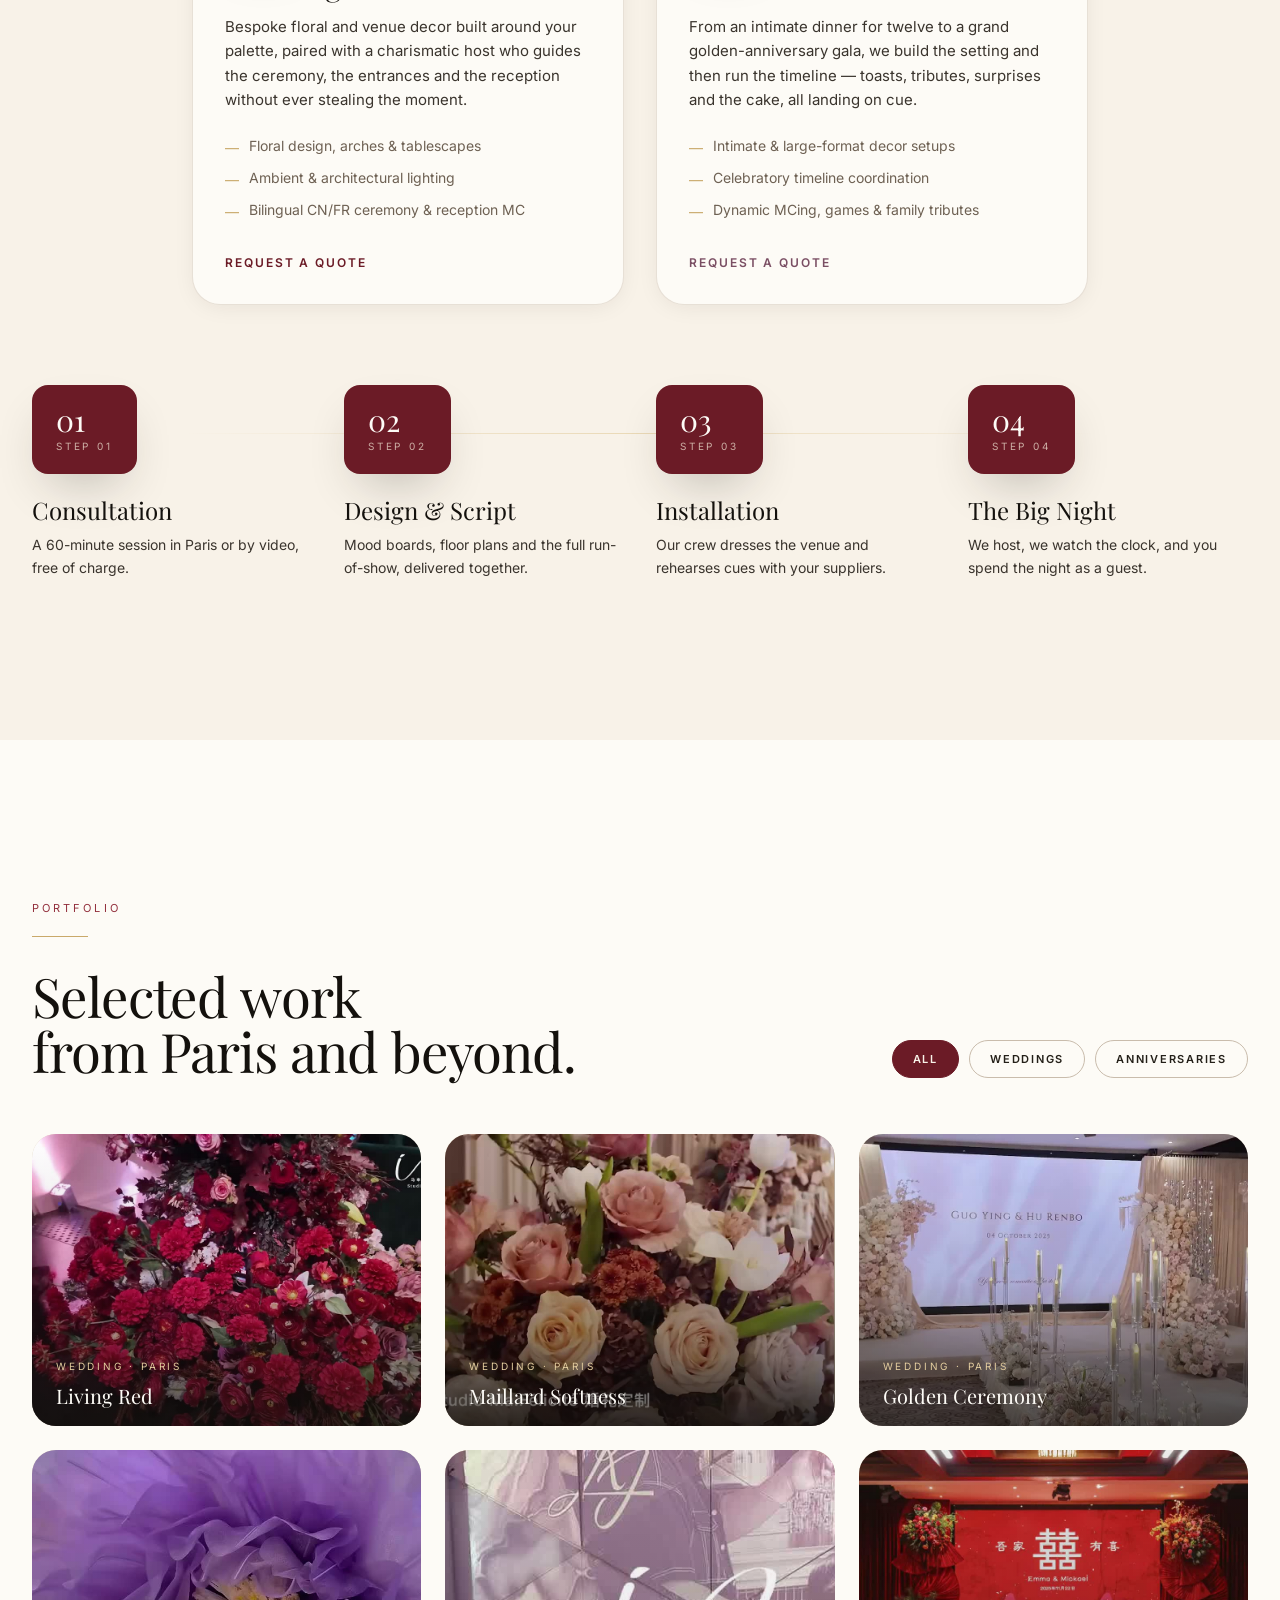
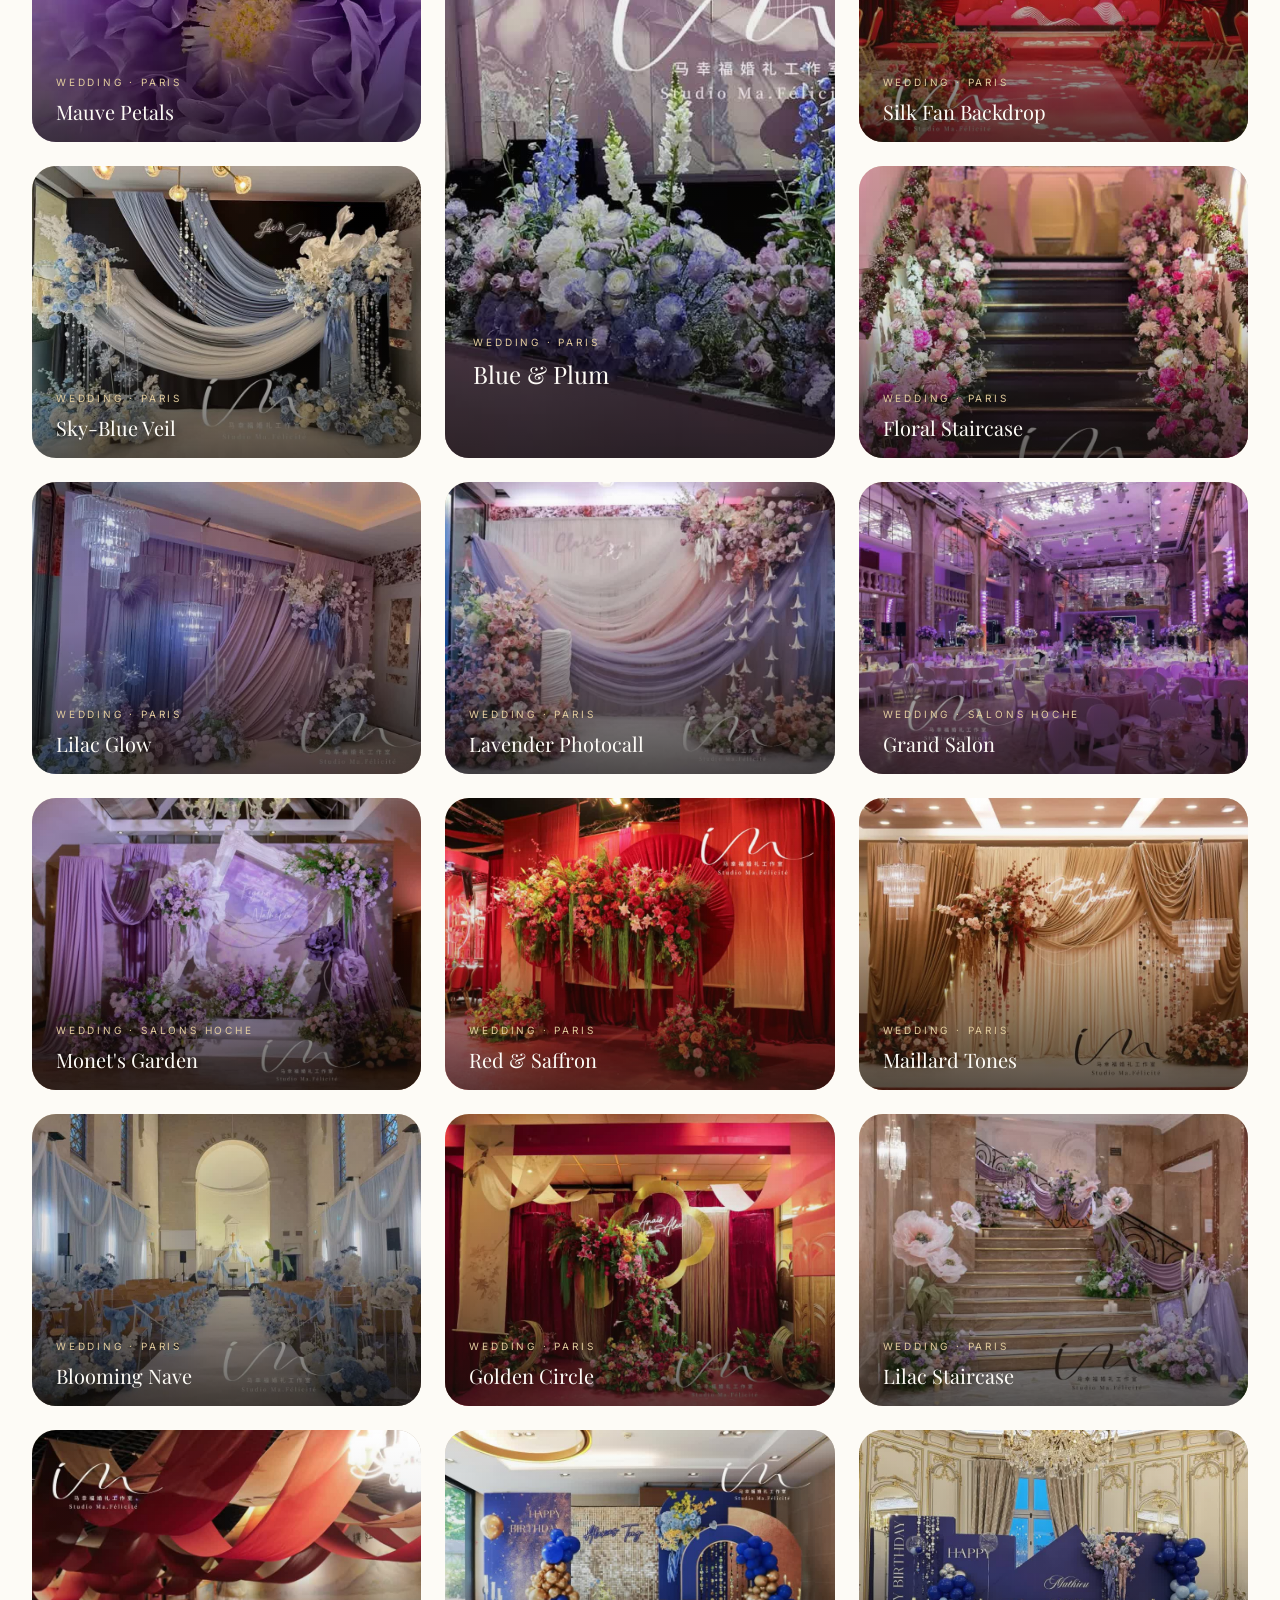
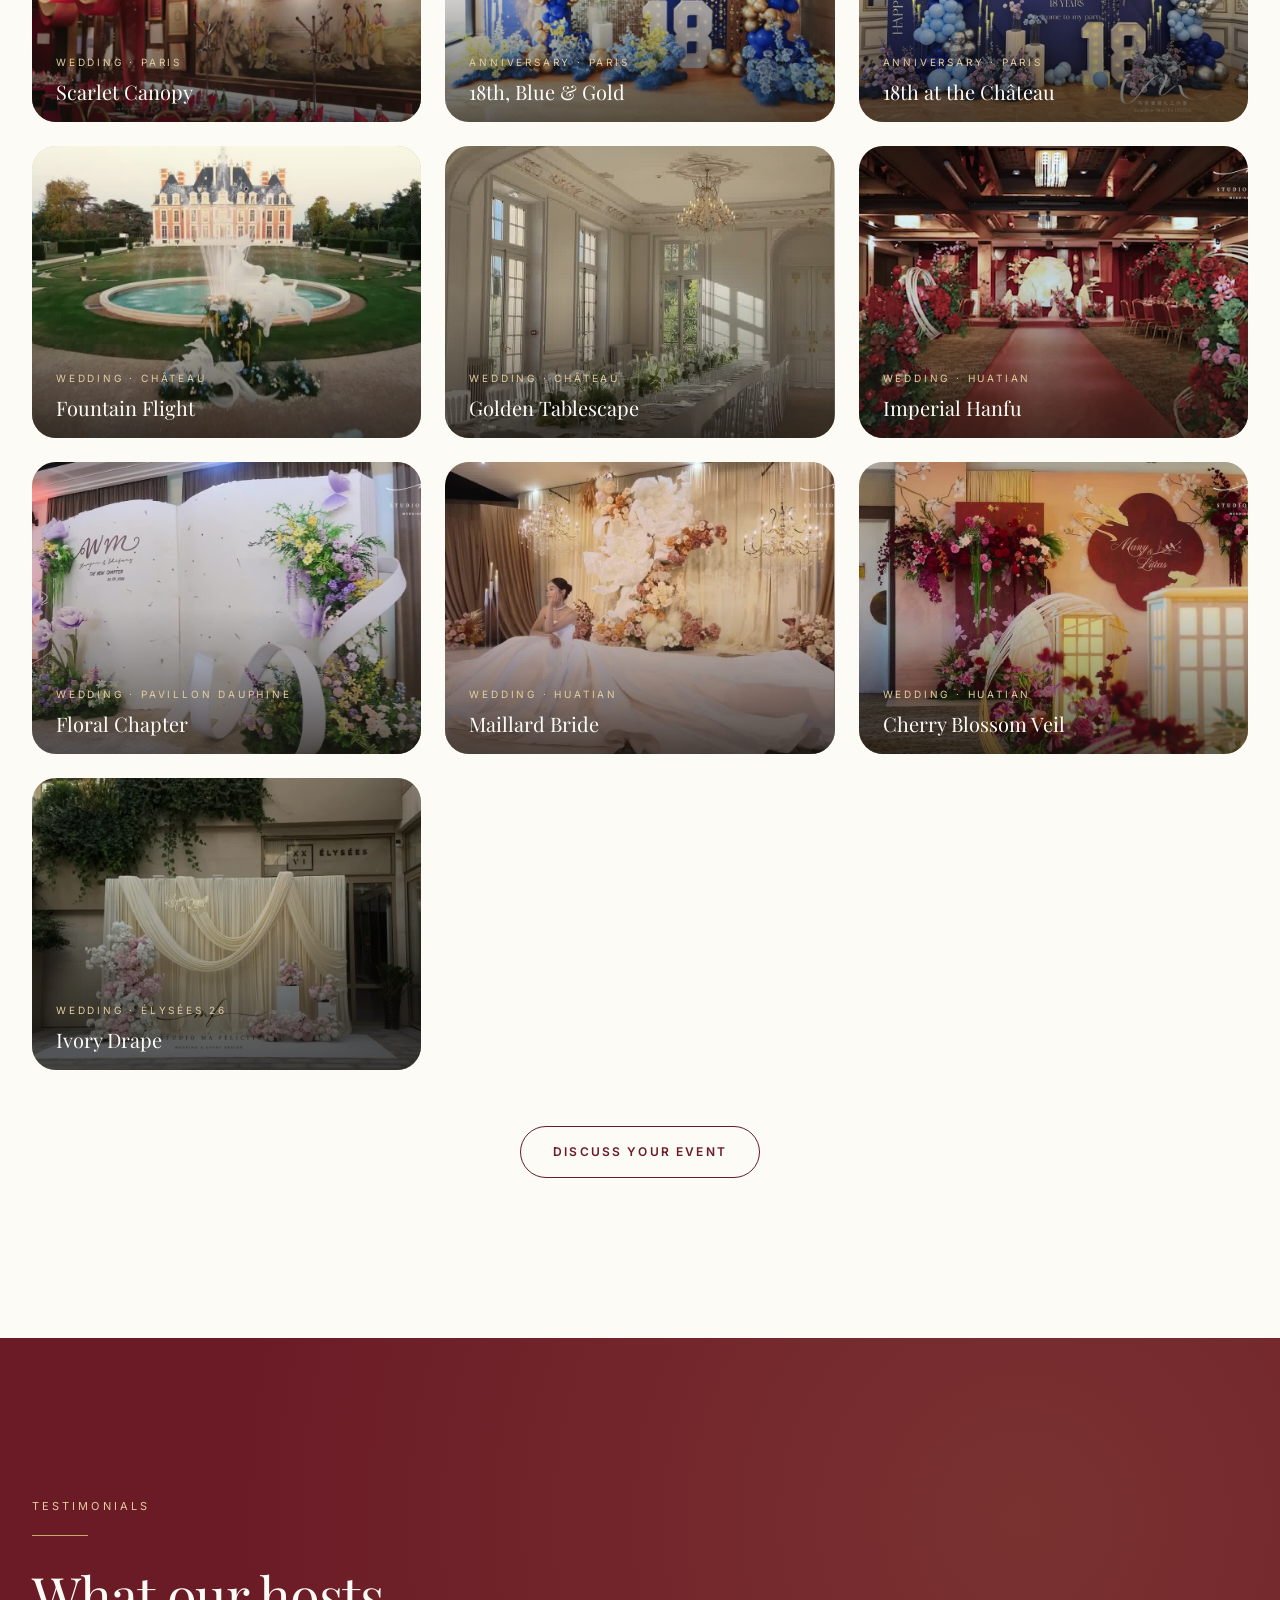
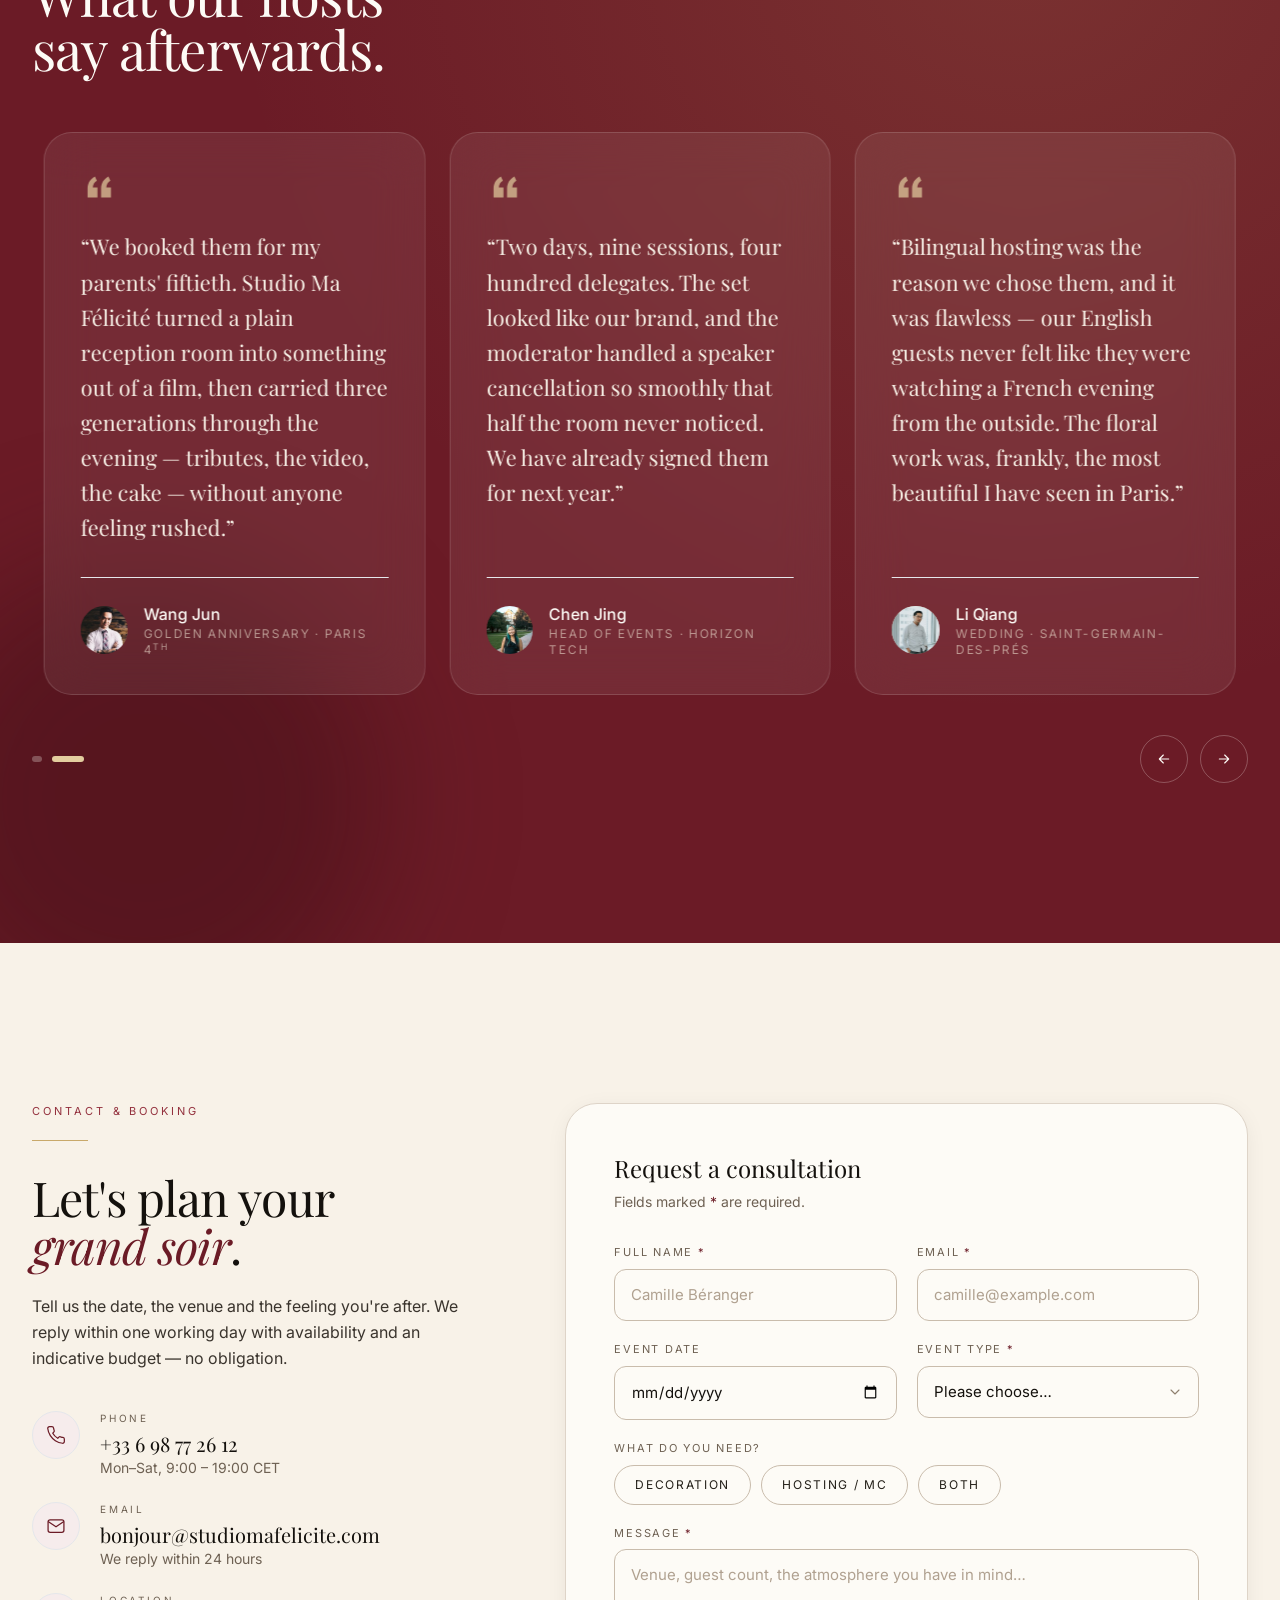
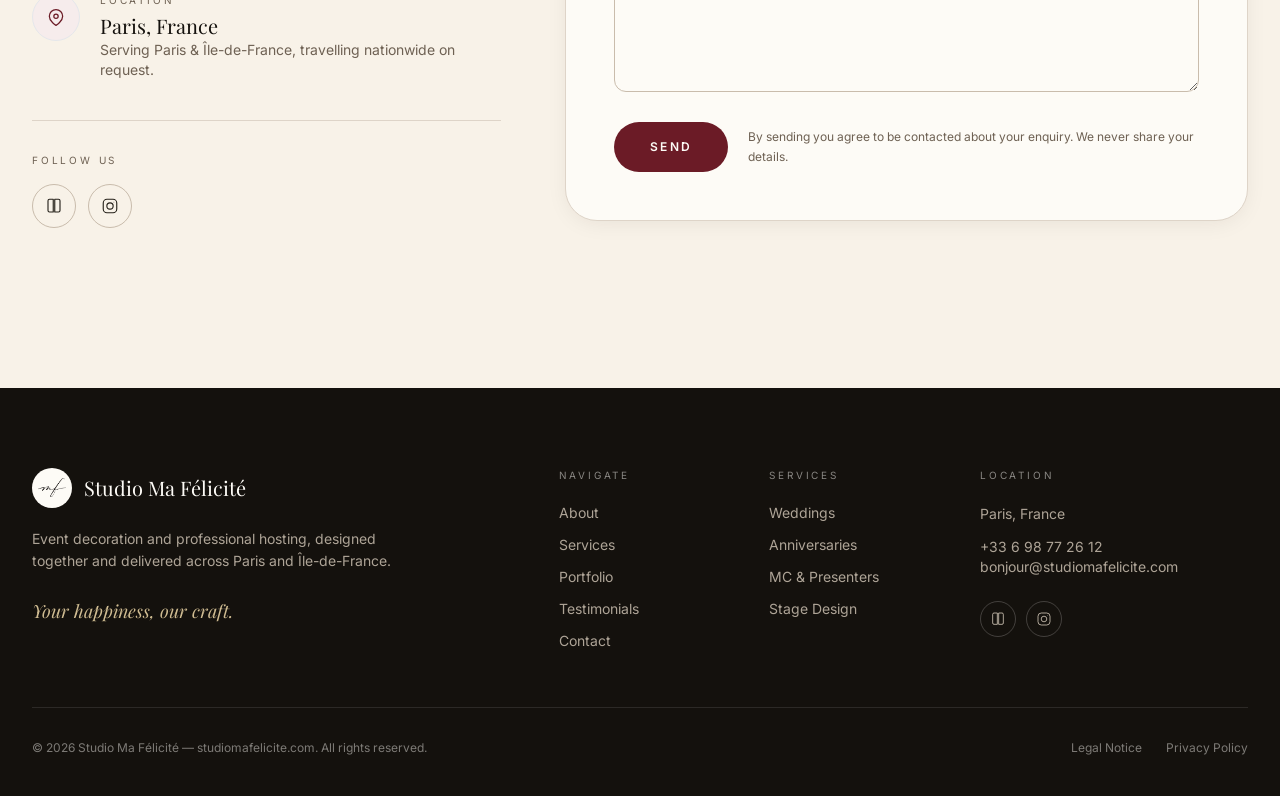
==== commit c2b90ece: "Add new RedNote portfolio pieces and compress site media Add 7 new gallery items (6 videos + 1 photo" ====
--- a/en/index.html
+++ b/en/index.html
@@ -613,6 +613,69 @@
         </figcaption>
       </figure>
 
+      <figure class="gal-item group relative overflow-hidden rounded-[1.5rem] ph aspect-[4/3] cursor-pointer" data-cat="weddings">
+        <video src="/videos/rednote-chateau-aerial-fountain.mp4" poster="/images/rednote-chateau-aerial-fountain-poster.jpg" muted="" loop="" playsinline="" preload="metadata" aria-label="Aerial view of a French château with a ceremony aisle and fountain" class="gal-video absolute inset-0 w-full h-full object-cover transition-transform duration-[1100ms] ease-out group-hover:scale-110"></video>
+        <div class="absolute inset-0 bg-gradient-to-t from-ink-900/85 via-ink-900/15 to-transparent opacity-80 group-hover:opacity-95 transition-opacity duration-500"></div>
+        <figcaption class="absolute inset-x-0 bottom-0 p-6 text-cream-50 translate-y-2 group-hover:translate-y-0 transition-transform duration-500">
+          <p class="text-[10px] uppercase tracking-widest2 text-gold-300" data-i18n="portfolio.item22.cat">Wedding · Château</p>
+          <h3 class="mt-2 font-serif text-xl" data-i18n="portfolio.item22.title">Fountain Flight</h3>
+        </figcaption>
+      </figure>
+
+      <figure class="gal-item group relative overflow-hidden rounded-[1.5rem] ph aspect-[4/3] cursor-pointer" data-cat="weddings">
+        <video src="/videos/rednote-chateau-dining-golden.mp4" poster="/images/rednote-chateau-dining-golden-poster.jpg" muted="" loop="" playsinline="" preload="metadata" aria-label="Elegant château dining room with chandeliers set for a wedding dinner" class="gal-video absolute inset-0 w-full h-full object-cover transition-transform duration-[1100ms] ease-out group-hover:scale-110"></video>
+        <div class="absolute inset-0 bg-gradient-to-t from-ink-900/85 via-ink-900/15 to-transparent opacity-80 group-hover:opacity-95 transition-opacity duration-500"></div>
+        <figcaption class="absolute inset-x-0 bottom-0 p-6 text-cream-50 translate-y-2 group-hover:translate-y-0 transition-transform duration-500">
+          <p class="text-[10px] uppercase tracking-widest2 text-gold-300" data-i18n="portfolio.item23.cat">Wedding · Château</p>
+          <h3 class="mt-2 font-serif text-xl" data-i18n="portfolio.item23.title">Golden Tablescape</h3>
+        </figcaption>
+      </figure>
+
+      <figure class="gal-item group relative overflow-hidden rounded-[1.5rem] ph aspect-[4/3] cursor-pointer" data-cat="weddings">
+        <video src="/videos/rednote-hanfu-red-aisle.mp4" poster="/images/rednote-hanfu-red-aisle-poster.jpg" muted="" loop="" playsinline="" preload="metadata" aria-label="Red and gold floral hoops lining a traditional Hanfu wedding aisle" class="gal-video absolute inset-0 w-full h-full object-cover transition-transform duration-[1100ms] ease-out group-hover:scale-110"></video>
+        <div class="absolute inset-0 bg-gradient-to-t from-ink-900/85 via-ink-900/15 to-transparent opacity-80 group-hover:opacity-95 transition-opacity duration-500"></div>
+        <figcaption class="absolute inset-x-0 bottom-0 p-6 text-cream-50 translate-y-2 group-hover:translate-y-0 transition-transform duration-500">
+          <p class="text-[10px] uppercase tracking-widest2 text-gold-300" data-i18n="portfolio.item24.cat">Wedding · Huatian</p>
+          <h3 class="mt-2 font-serif text-xl" data-i18n="portfolio.item24.title">Imperial Hanfu</h3>
+        </figcaption>
+      </figure>
+
+      <figure class="gal-item group relative overflow-hidden rounded-[1.5rem] ph aspect-[4/3] cursor-pointer" data-cat="weddings">
+        <video src="/videos/rednote-pavillon-dauphine-book.mp4" poster="/images/rednote-pavillon-dauphine-book-poster.jpg" muted="" loop="" playsinline="" preload="metadata" aria-label="Open-book shaped floral wedding backdrop at Pavillon Dauphine" class="gal-video absolute inset-0 w-full h-full object-cover transition-transform duration-[1100ms] ease-out group-hover:scale-110"></video>
+        <div class="absolute inset-0 bg-gradient-to-t from-ink-900/85 via-ink-900/15 to-transparent opacity-80 group-hover:opacity-95 transition-opacity duration-500"></div>
+        <figcaption class="absolute inset-x-0 bottom-0 p-6 text-cream-50 translate-y-2 group-hover:translate-y-0 transition-transform duration-500">
+          <p class="text-[10px] uppercase tracking-widest2 text-gold-300" data-i18n="portfolio.item25.cat">Wedding · Pavillon Dauphine</p>
+          <h3 class="mt-2 font-serif text-xl" data-i18n="portfolio.item25.title">Floral Chapter</h3>
+        </figcaption>
+      </figure>
+
+      <figure class="gal-item group relative overflow-hidden rounded-[1.5rem] ph aspect-[4/3] cursor-pointer" data-cat="weddings">
+        <video src="/videos/rednote-maillard-bride.mp4" poster="/images/rednote-maillard-bride-poster.jpg" muted="" loop="" playsinline="" preload="metadata" aria-label="Bride posing before a Maillard-toned floral installation with chandeliers" class="gal-video absolute inset-0 w-full h-full object-cover transition-transform duration-[1100ms] ease-out group-hover:scale-110"></video>
+        <div class="absolute inset-0 bg-gradient-to-t from-ink-900/85 via-ink-900/15 to-transparent opacity-80 group-hover:opacity-95 transition-opacity duration-500"></div>
+        <figcaption class="absolute inset-x-0 bottom-0 p-6 text-cream-50 translate-y-2 group-hover:translate-y-0 transition-transform duration-500">
+          <p class="text-[10px] uppercase tracking-widest2 text-gold-300" data-i18n="portfolio.item26.cat">Wedding · Huatian</p>
+          <h3 class="mt-2 font-serif text-xl" data-i18n="portfolio.item26.title">Maillard Bride</h3>
+        </figcaption>
+      </figure>
+
+      <figure class="gal-item group relative overflow-hidden rounded-[1.5rem] ph aspect-[4/3] cursor-pointer" data-cat="weddings">
+        <video src="/videos/rednote-cherry-blossom-veil.mp4" poster="/images/rednote-cherry-blossom-veil-poster.jpg" muted="" loop="" playsinline="" preload="metadata" aria-label="Pink and burgundy cherry-blossom wedding backdrop with couple's names" class="gal-video absolute inset-0 w-full h-full object-cover transition-transform duration-[1100ms] ease-out group-hover:scale-110"></video>
+        <div class="absolute inset-0 bg-gradient-to-t from-ink-900/85 via-ink-900/15 to-transparent opacity-80 group-hover:opacity-95 transition-opacity duration-500"></div>
+        <figcaption class="absolute inset-x-0 bottom-0 p-6 text-cream-50 translate-y-2 group-hover:translate-y-0 transition-transform duration-500">
+          <p class="text-[10px] uppercase tracking-widest2 text-gold-300" data-i18n="portfolio.item27.cat">Wedding · Huatian</p>
+          <h3 class="mt-2 font-serif text-xl" data-i18n="portfolio.item27.title">Cherry Blossom Veil</h3>
+        </figcaption>
+      </figure>
+
+      <figure class="gal-item group relative overflow-hidden rounded-[1.5rem] ph aspect-[4/3] cursor-pointer" data-cat="weddings">
+        <img src="/images/rednote-elysees-cream-drapery.jpg" alt="Cream drapery ceremony backdrop with pink and white florals at Élysées 26" loading="lazy" class="absolute inset-0 w-full h-full object-cover transition-transform duration-[1100ms] ease-out group-hover:scale-110">
+        <div class="absolute inset-0 bg-gradient-to-t from-ink-900/85 via-ink-900/15 to-transparent opacity-80 group-hover:opacity-95 transition-opacity duration-500"></div>
+        <figcaption class="absolute inset-x-0 bottom-0 p-6 text-cream-50 translate-y-2 group-hover:translate-y-0 transition-transform duration-500">
+          <p class="text-[10px] uppercase tracking-widest2 text-gold-300" data-i18n="portfolio.item28.cat">Wedding · Élysées 26</p>
+          <h3 class="mt-2 font-serif text-xl" data-i18n="portfolio.item28.title">Ivory Drape</h3>
+        </figcaption>
+      </figure>
+
     </div>
 
     <p id="galEmpty" class="hidden mt-12 text-center text-taupe-500 italic" data-i18n="portfolio.empty">No projects in this category yet.</p>
@@ -932,8 +995,8 @@
     <div class="pt-8 flex flex-col sm:flex-row items-center justify-between gap-4 text-xs text-cream-50/45">
       <p>© <span id="year">2026</span> Studio Ma Félicité — studiomafelicite.com. <span data-i18n="footer.rights">All rights reserved.</span></p>
       <div class="flex gap-6">
-        <a href="/mentions-legales/" class="hover:text-gold-300 transition" data-i18n="footer.legal1">Legal Notice</a>
-        <a href="/politique-de-confidentialite/" class="hover:text-gold-300 transition" data-i18n="footer.legal2">Privacy Policy</a>
+        <a href="#" class="hover:text-gold-300 transition" data-i18n="footer.legal1">Legal Notice</a>
+        <a href="#" class="hover:text-gold-300 transition" data-i18n="footer.legal2">Privacy Policy</a>
       </div>
     </div>
   </div>
@@ -943,17 +1006,6 @@
 <button id="toTop" class="fixed bottom-6 right-6 z-40 grid place-items-center w-12 h-12 rounded-full bg-wine-700 text-cream-50 shadow-lift opacity-0 pointer-events-none translate-y-3 transition-all duration-300 hover:bg-wine-600" aria-label="Back to top" data-i18n-aria="a11y.toTop">
   <svg class="w-4 h-4" viewBox="0 0 24 24" fill="none" stroke="currentColor" stroke-width="1.8"><path d="M12 19V5M6 11l6-6 6 6" stroke-linecap="round" stroke-linejoin="round"></path></svg>
 </button>
-
-<!-- Cookie consent (gates analytics loading until the visitor chooses) -->
-<div id="cookieConsent" class="fixed inset-x-0 bottom-0 z-50 hidden">
-  <div class="mx-auto max-w-3xl m-4 rounded-2xl bg-ink-900 text-cream-100 shadow-lift px-6 py-5 flex flex-col sm:flex-row items-center gap-4">
-    <p class="text-sm leading-relaxed flex-1" data-i18n="consent.message">We use analytics cookies to understand how you use this site. You can accept or decline.</p>
-    <div class="flex gap-3 shrink-0">
-      <button type="button" id="consentDecline" class="rounded-full border border-cream-50/30 px-5 py-2.5 text-[12px] font-semibold uppercase tracking-[0.14em] hover:bg-cream-50/10 transition" data-i18n="consent.decline">Decline</button>
-      <button type="button" id="consentAccept" class="rounded-full bg-gold-500 text-ink-900 px-5 py-2.5 text-[12px] font-semibold uppercase tracking-[0.14em] hover:bg-gold-400 transition" data-i18n="consent.accept">Accept</button>
-    </div>
-  </div>
-</div>
 
 <script>
 (function () {
@@ -975,8 +1027,6 @@
               marquee:"Lieux et partenaires sélectionnés", filterPortfolio:"Filtrer le portfolio",
               testimonialSlides:"Diapositives de témoignages", toTop:"Retour en haut",
               openMenu:"Ouvrir le menu", closeMenu:"Fermer le menu" },
-      consent: { message:"Nous utilisons des cookies analytiques pour comprendre comment vous utilisez ce site. Vous pouvez accepter ou refuser.",
-                 accept:"Accepter", decline:"Refuser" },
       nav: { about:"Maison", services:"Prestations", portfolio:"Portfolio",
              testimonials:"Clients", contact:"Contact", bookCta:"Réserver un rendez-vous" },
       hero: {
@@ -1041,6 +1091,13 @@
         item19:{cat:"Mariage · Paris", title:"Douceur Maillard"},
         item20:{cat:"Mariage · Paris", title:"Cérémonie Dorée"},
         item21:{cat:"Mariage · Paris", title:"Pétales Mauves"},
+        item22:{cat:"Mariage · Château", title:"Envol de Fontaine"},
+        item23:{cat:"Mariage · Château", title:"Tablée Dorée"},
+        item24:{cat:"Mariage · Huatian", title:"Hanfu Impérial"},
+        item25:{cat:"Mariage · Pavillon Dauphine", title:"Chapitre Fleuri"},
+        item26:{cat:"Mariage · Huatian", title:"Mariée Maillard"},
+        item27:{cat:"Mariage · Huatian", title:"Fleurs de Cerisier"},
+        item28:{cat:"Mariage · Élysées 26", title:"Voile Ivoire"},
         empty:"Aucun projet dans cette catégorie pour le moment.", cta:"Discuter de votre événement"
       },
       testimonials: {
@@ -1094,8 +1151,6 @@
               marquee:"Selected venues and partners", filterPortfolio:"Filter portfolio",
               testimonialSlides:"Testimonial slides", toTop:"Back to top",
               openMenu:"Open menu", closeMenu:"Close menu" },
-      consent: { message:"We use analytics cookies to understand how you use this site. You can accept or decline.",
-                 accept:"Accept", decline:"Decline" },
       nav: { about:"About", services:"Services", portfolio:"Portfolio",
              testimonials:"Testimonials", contact:"Contact", bookCta:"Book a Consultation" },
       hero: {
@@ -1160,6 +1215,13 @@
         item19:{cat:"Wedding · Paris", title:"Maillard Softness"},
         item20:{cat:"Wedding · Paris", title:"Golden Ceremony"},
         item21:{cat:"Wedding · Paris", title:"Mauve Petals"},
+        item22:{cat:"Wedding · Château", title:"Fountain Flight"},
+        item23:{cat:"Wedding · Château", title:"Golden Tablescape"},
+        item24:{cat:"Wedding · Huatian", title:"Imperial Hanfu"},
+        item25:{cat:"Wedding · Pavillon Dauphine", title:"Floral Chapter"},
+        item26:{cat:"Wedding · Huatian", title:"Maillard Bride"},
+        item27:{cat:"Wedding · Huatian", title:"Cherry Blossom Veil"},
+        item28:{cat:"Wedding · Élysées 26", title:"Ivory Drape"},
         empty:"No projects in this category yet.", cta:"Discuss your event"
       },
       testimonials: {
@@ -1213,8 +1275,6 @@
               marquee:"精选场地与合作伙伴", filterPortfolio:"筛选作品集",
               testimonialSlides:"客户评价轮播", toTop:"返回顶部",
               openMenu:"打开菜单", closeMenu:"关闭菜单" },
-      consent: { message:"我们使用分析类 Cookie 来了解您对本网站的使用情况。您可以选择接受或拒绝。",
-                 accept:"接受", decline:"拒绝" },
       nav: { about:"关于我们", services:"服务项目", portfolio:"作品集",
              testimonials:"客户评价", contact:"联系我们", bookCta:"预约咨询" },
       hero: {
@@ -1279,6 +1339,13 @@
         item19:{cat:"婚礼 · 巴黎", title:"美拉德柔情"},
         item20:{cat:"婚礼 · 巴黎", title:"金色仪式"},
         item21:{cat:"婚礼 · 巴黎", title:"淡紫花瓣"},
+        item22:{cat:"婚礼 · 城堡", title:"喷泉绽放"},
+        item23:{cat:"婚礼 · 城堡", title:"黄金长桌"},
+        item24:{cat:"婚礼 · 华天", title:"明制华服"},
+        item25:{cat:"婚礼 · 多芬馆", title:"花悦书章"},
+        item26:{cat:"婚礼 · 华天", title:"美拉德新娘"},
+        item27:{cat:"婚礼 · 华天", title:"樱花婚礼"},
+        item28:{cat:"婚礼 · 爱丽舍26", title:"象牙垂幔"},
         empty:"该类别暂无项目。", cta:"咨询您的活动"
       },
       testimonials: {
@@ -1713,52 +1780,5 @@
 })();
 </script>
 
-<!-- Google Analytics, gated behind cookie consent (CNIL/GDPR: no analytics
-     cookie is set until the visitor explicitly accepts). -->
-<script>
-(function () {
-  'use strict';
-  var GA_ID = 'G-4B3HELZZTB';
-  var STORAGE_KEY = 'smf-consent';
-
-  function loadGA() {
-    if (window.gaLoaded) return;
-    window.gaLoaded = true;
-    var s = document.createElement('script');
-    s.async = true;
-    s.src = 'https://www.googletagmanager.com/gtag/js?id=' + GA_ID;
-    document.head.appendChild(s);
-    window.dataLayer = window.dataLayer || [];
-    window.gtag = function () { window.dataLayer.push(arguments); };
-    window.gtag('js', new Date());
-    window.gtag('config', GA_ID);
-  }
-
-  var consent = null;
-  try { consent = localStorage.getItem(STORAGE_KEY); } catch (e) {}
-
-  var banner = document.getElementById('cookieConsent');
-
-  if (consent === 'accepted') {
-    loadGA();
-  } else if (consent !== 'declined' && banner) {
-    banner.classList.remove('hidden');
-  }
-
-  var acceptBtn = document.getElementById('consentAccept');
-  var declineBtn = document.getElementById('consentDecline');
-
-  if (acceptBtn) acceptBtn.addEventListener('click', function () {
-    try { localStorage.setItem(STORAGE_KEY, 'accepted'); } catch (e) {}
-    if (banner) banner.classList.add('hidden');
-    loadGA();
-  });
-  if (declineBtn) declineBtn.addEventListener('click', function () {
-    try { localStorage.setItem(STORAGE_KEY, 'declined'); } catch (e) {}
-    if (banner) banner.classList.add('hidden');
-  });
-})();
-</script>
-
 
 </body></html>
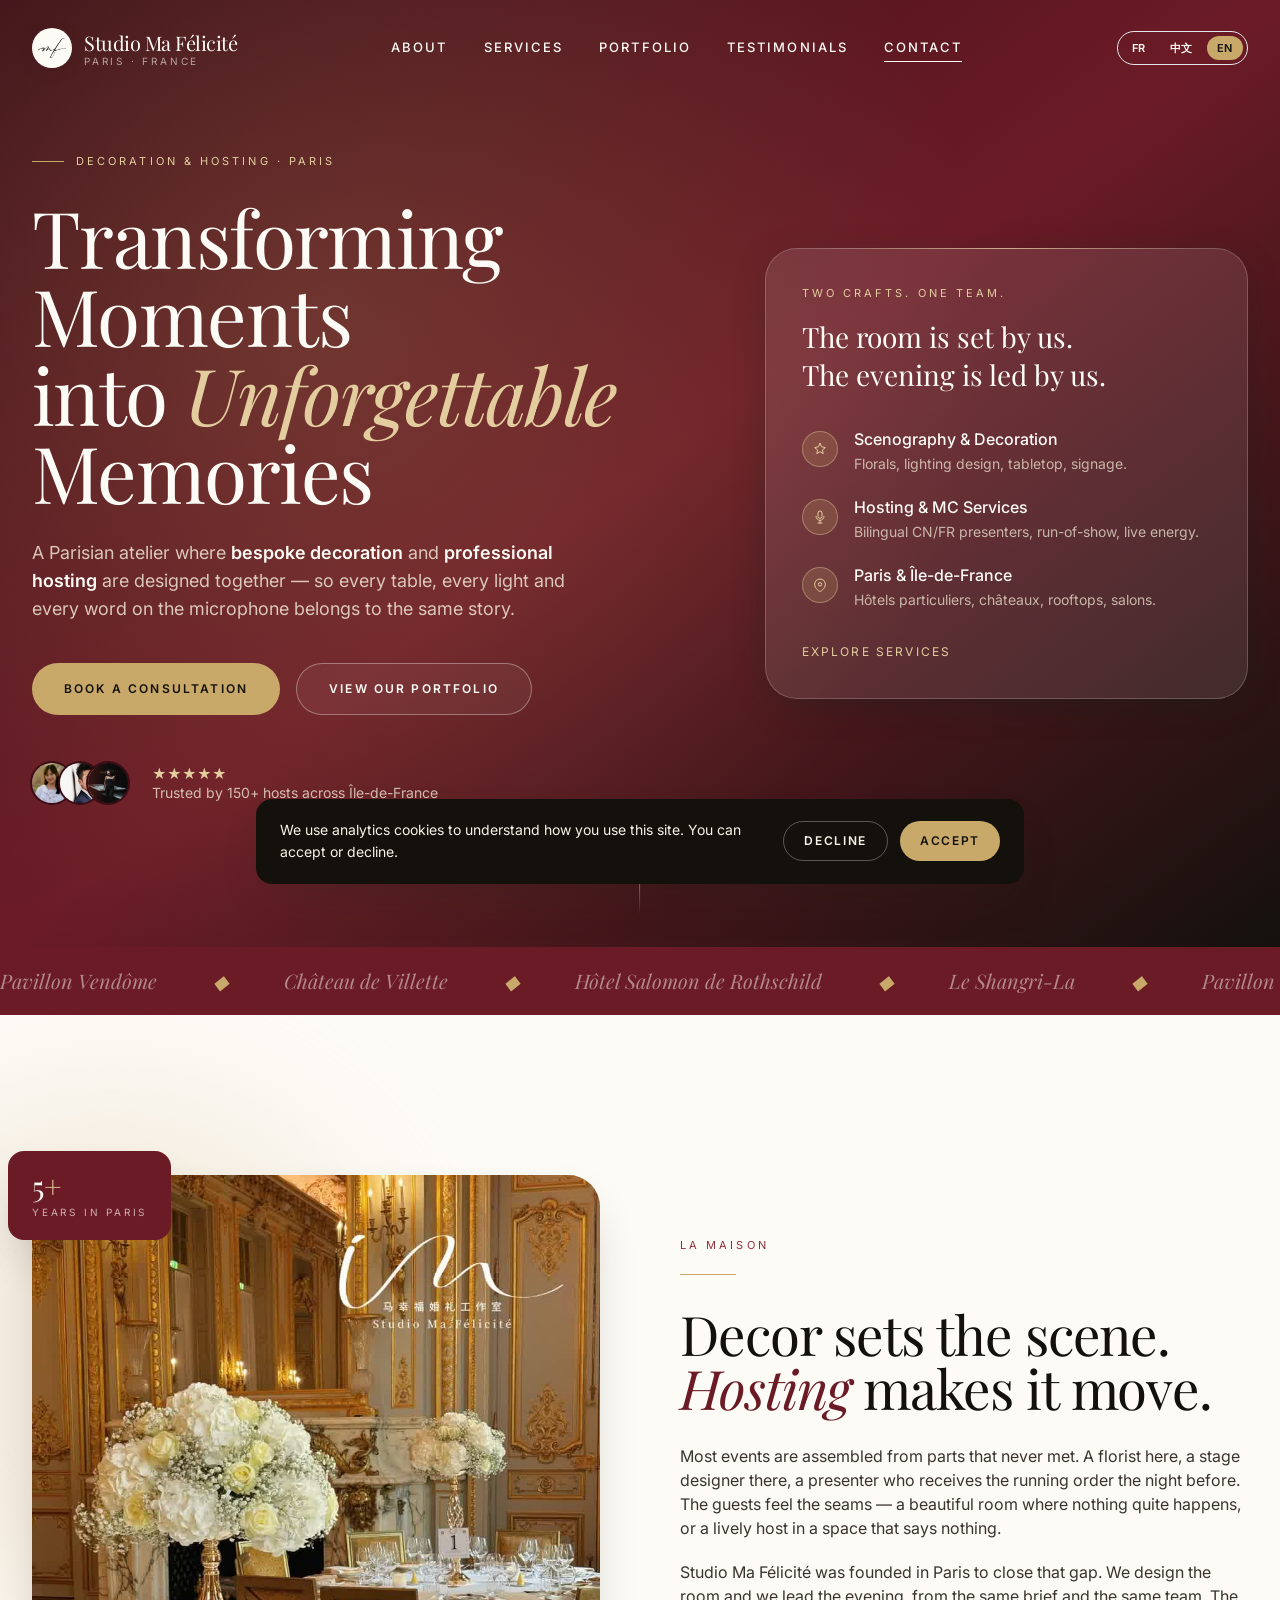
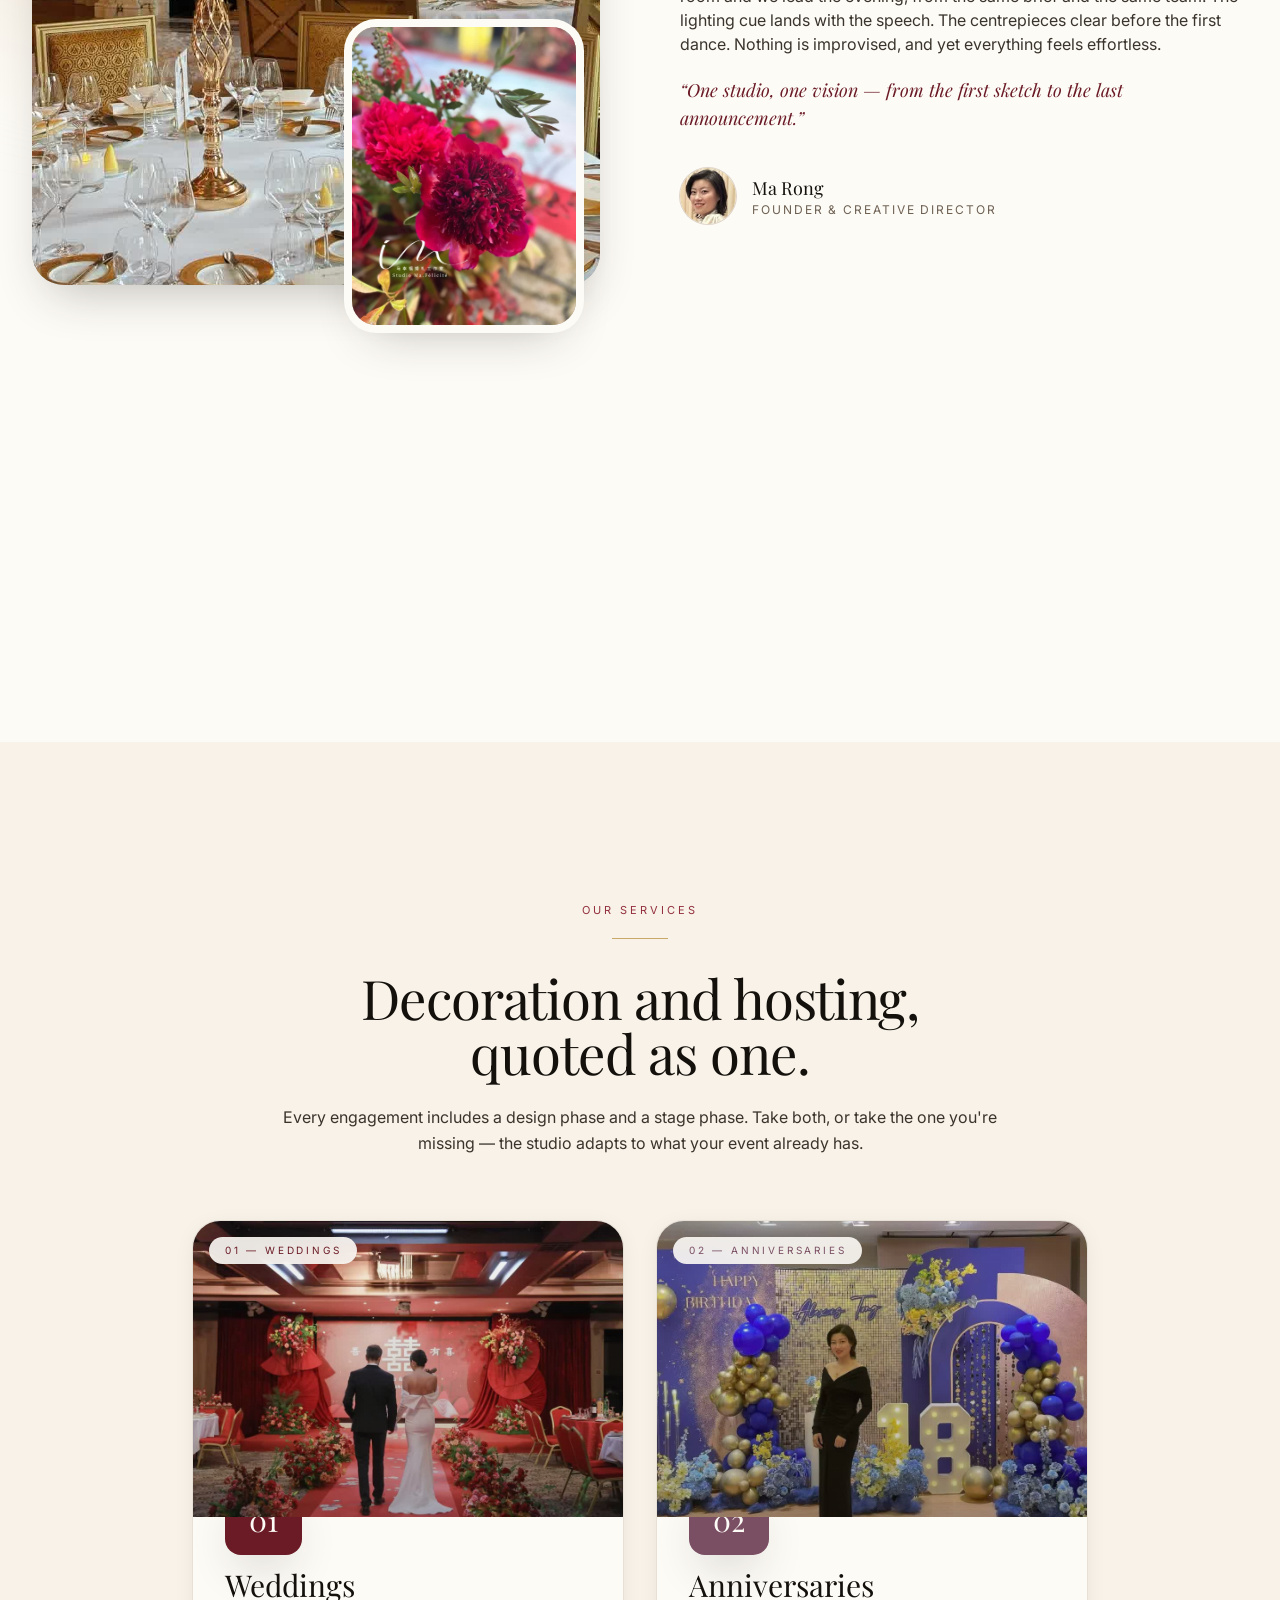
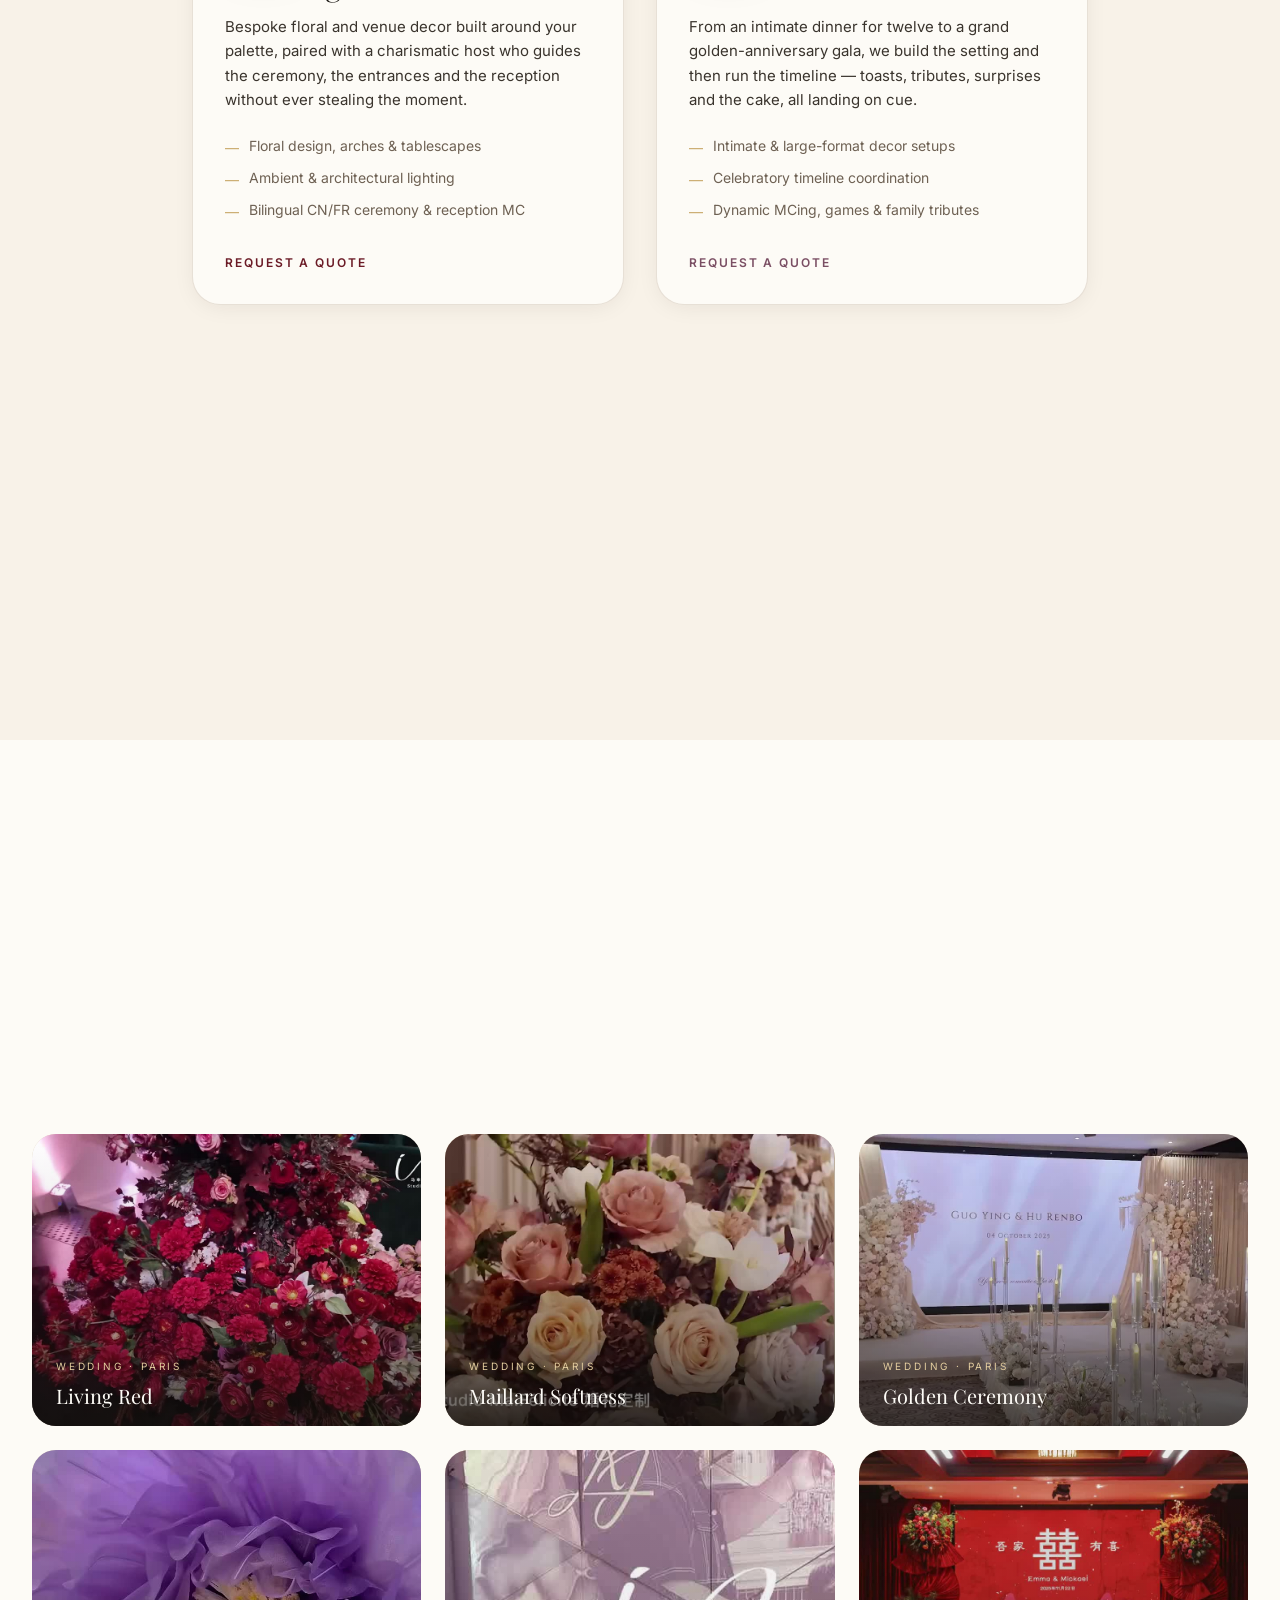
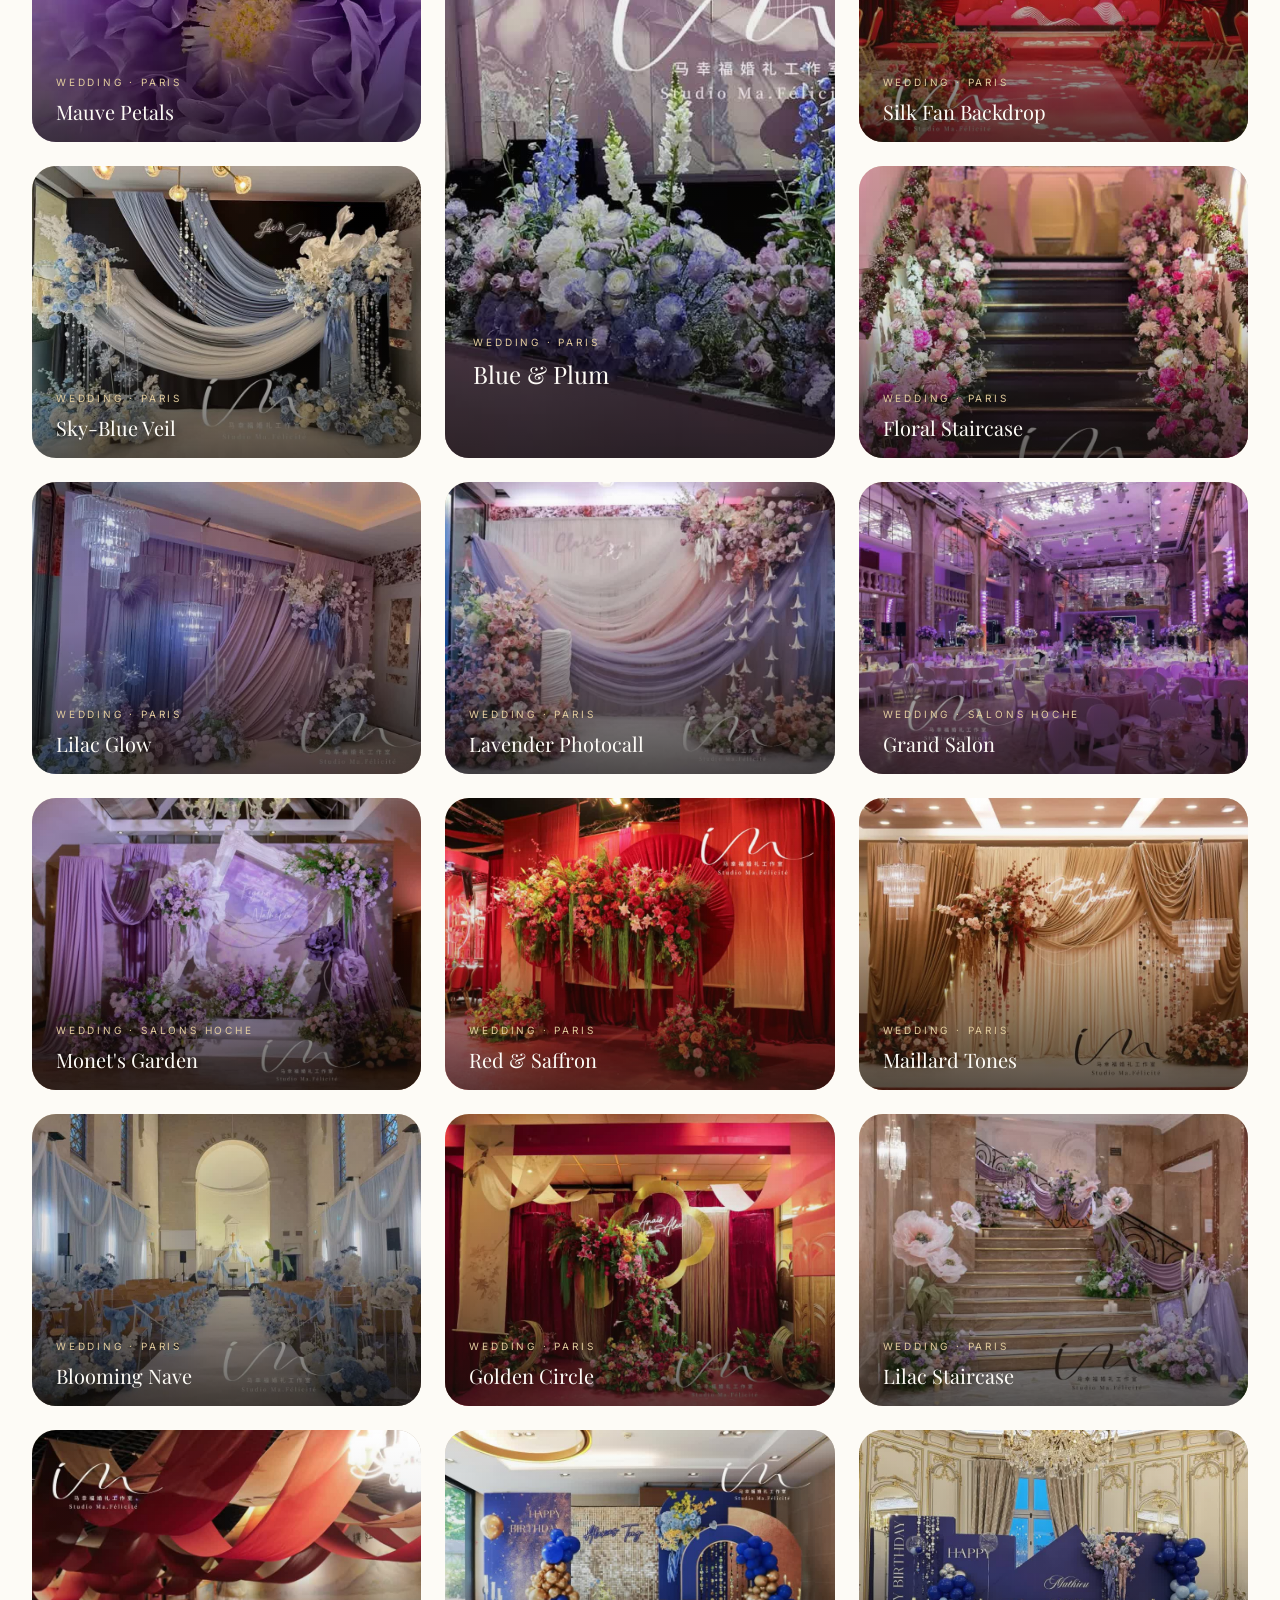
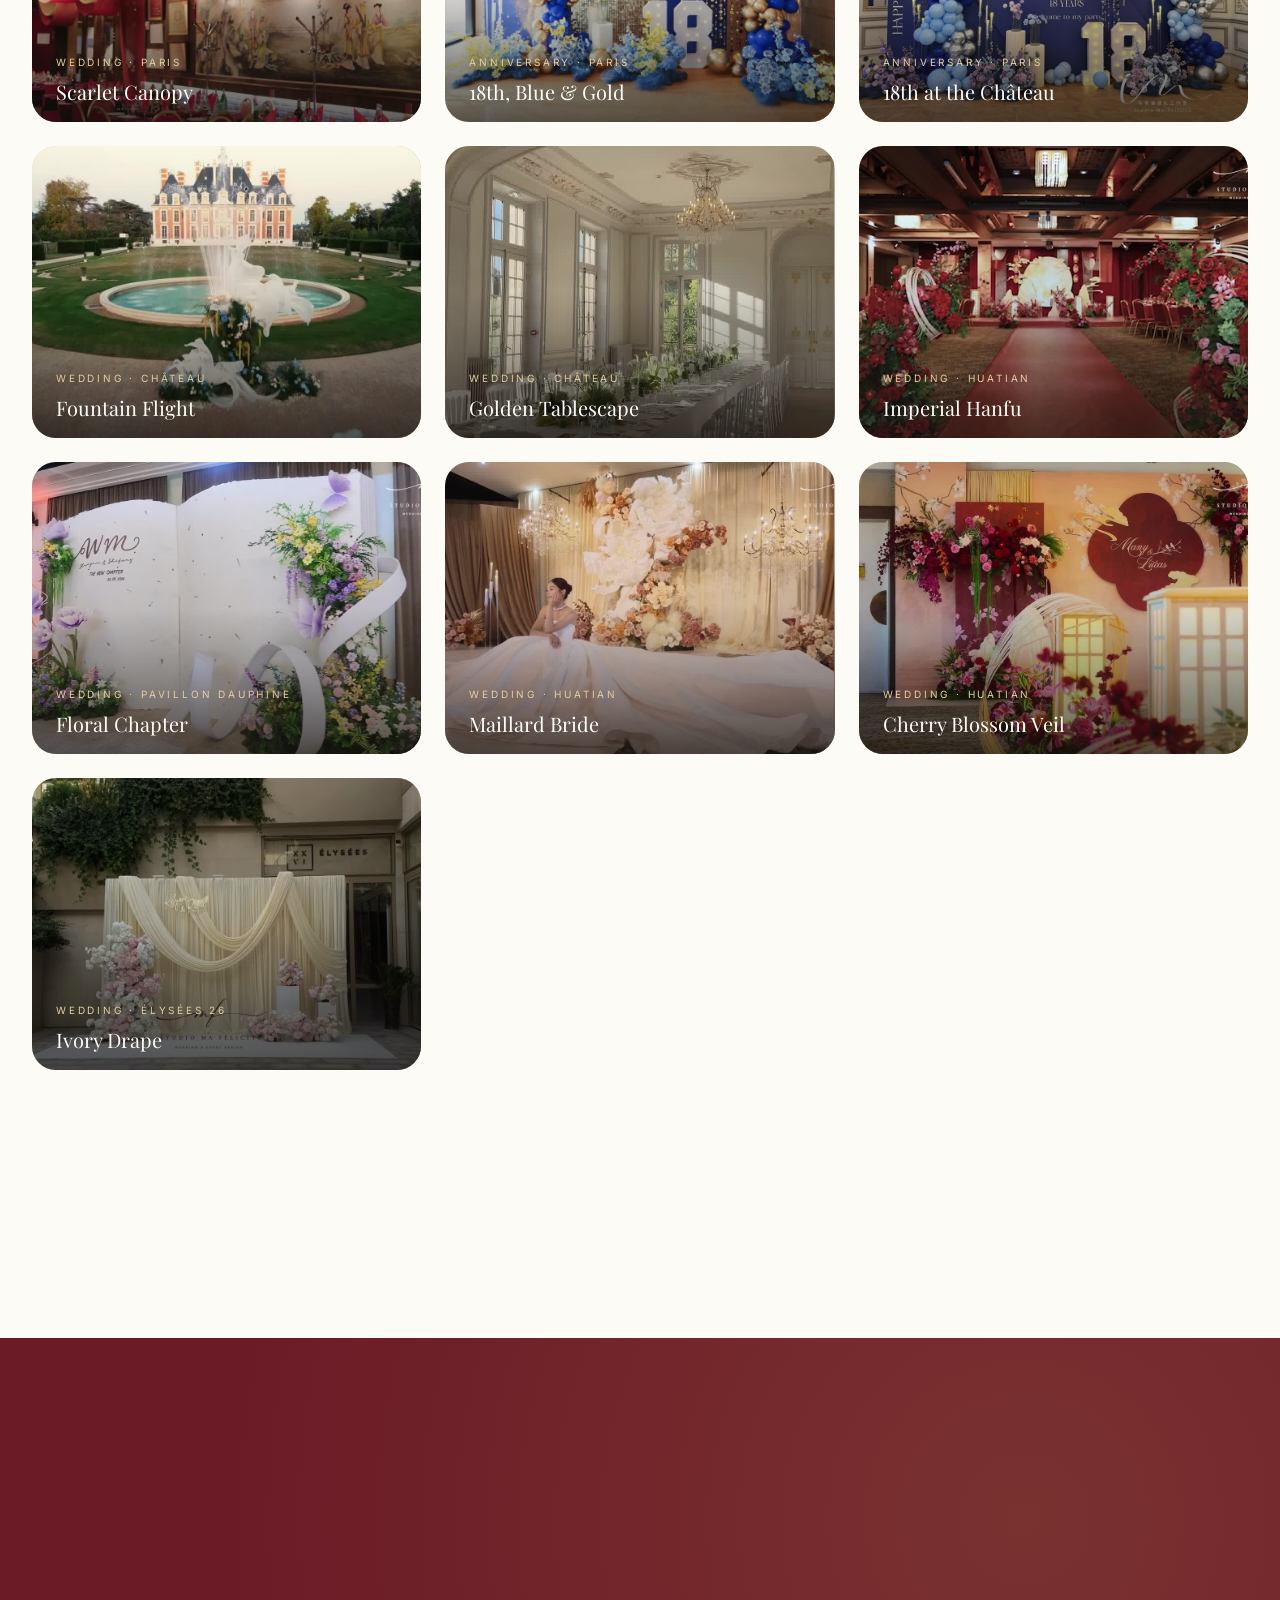
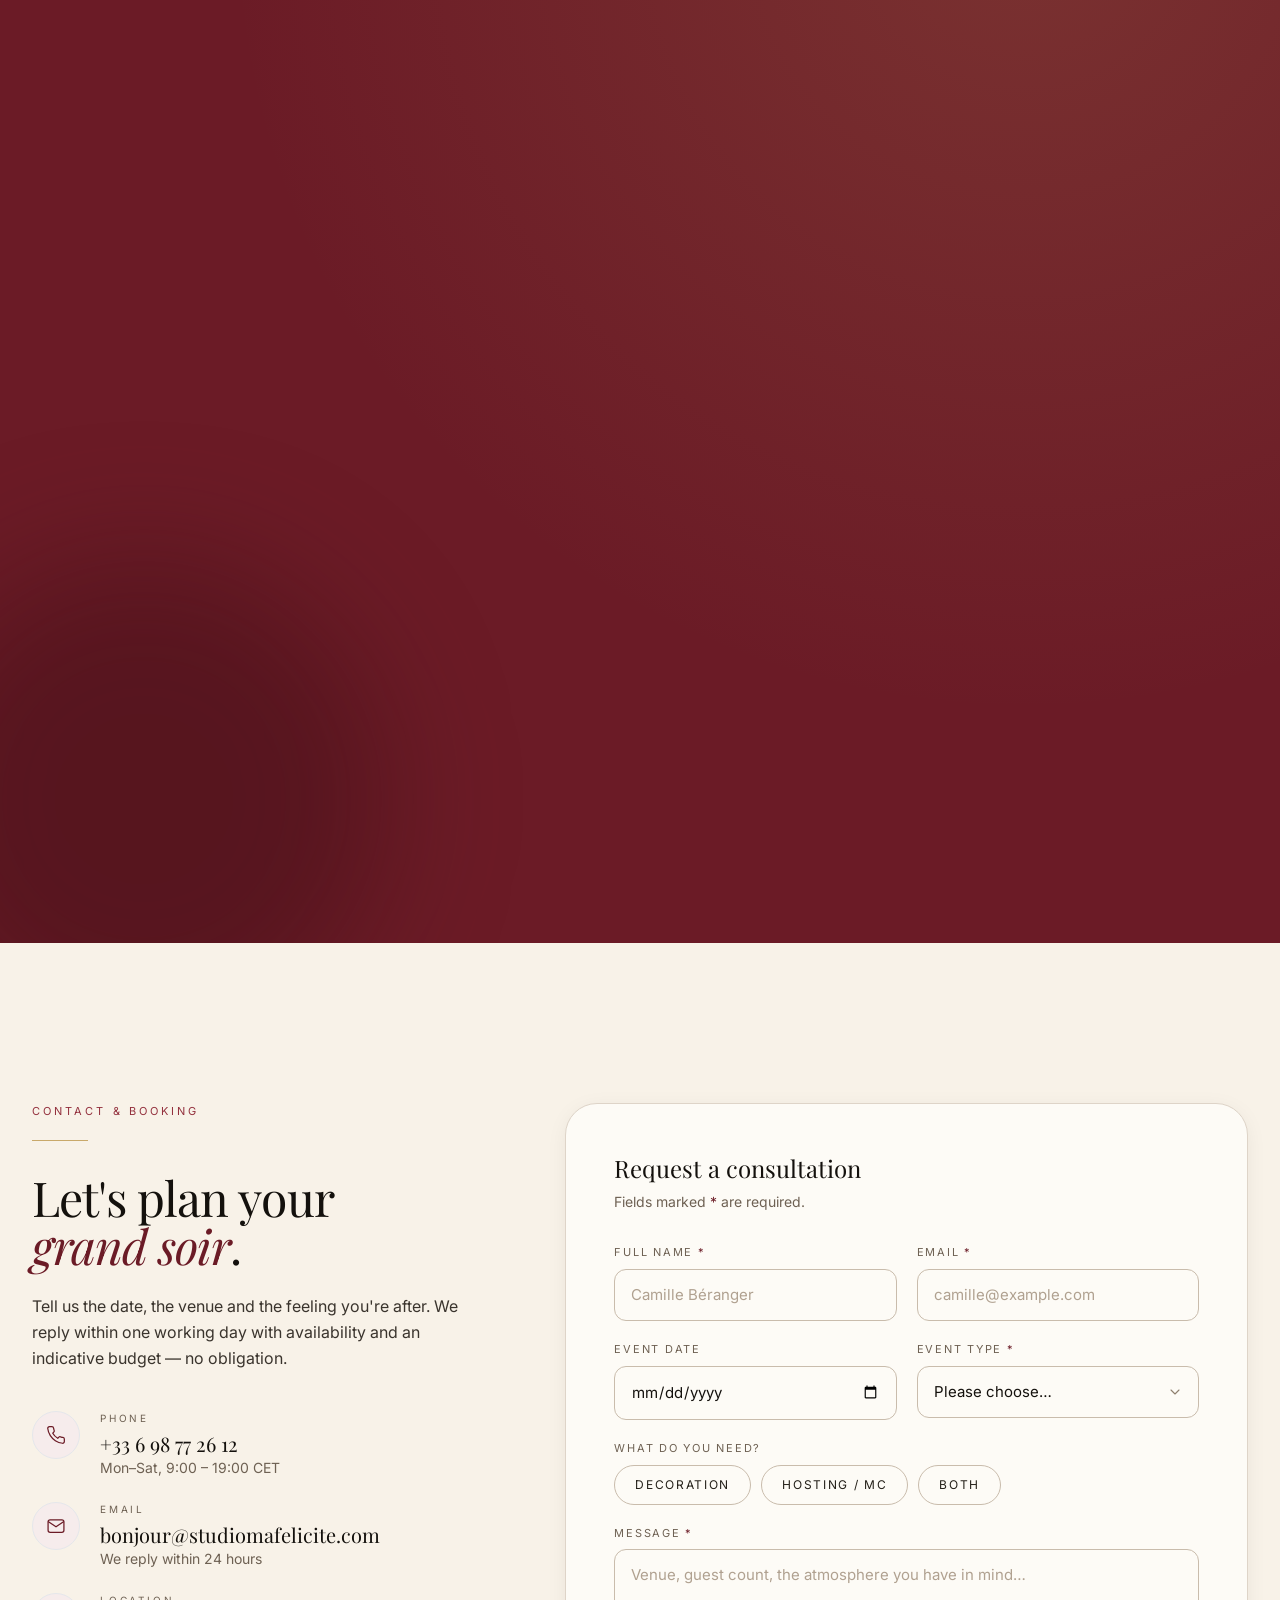
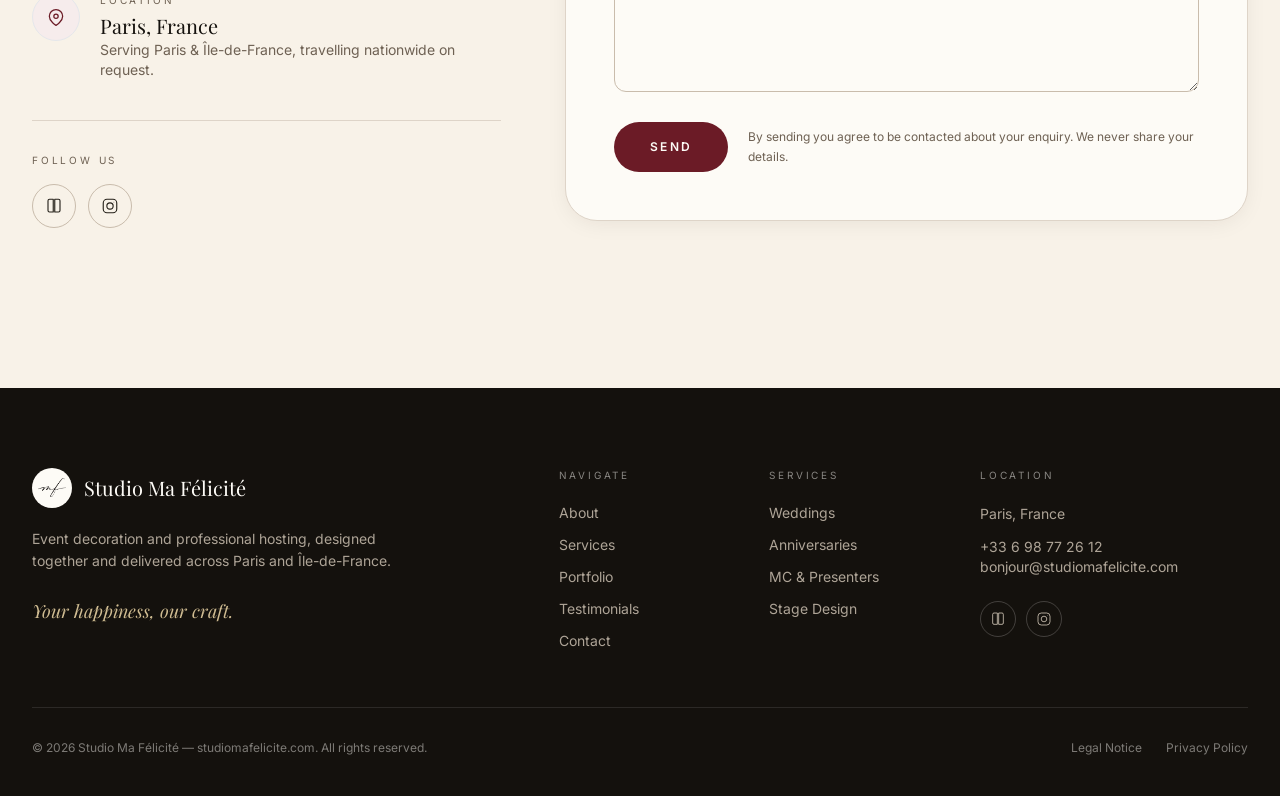
==== commit 7a2d2c81: "Merge studiomafelicite.com production history The studiomafelicite.com repo (the real deployment tar" ====
--- a/en/index.html
+++ b/en/index.html
@@ -995,8 +995,8 @@
     <div class="pt-8 flex flex-col sm:flex-row items-center justify-between gap-4 text-xs text-cream-50/45">
       <p>© <span id="year">2026</span> Studio Ma Félicité — studiomafelicite.com. <span data-i18n="footer.rights">All rights reserved.</span></p>
       <div class="flex gap-6">
-        <a href="#" class="hover:text-gold-300 transition" data-i18n="footer.legal1">Legal Notice</a>
-        <a href="#" class="hover:text-gold-300 transition" data-i18n="footer.legal2">Privacy Policy</a>
+        <a href="/mentions-legales/" class="hover:text-gold-300 transition" data-i18n="footer.legal1">Legal Notice</a>
+        <a href="/politique-de-confidentialite/" class="hover:text-gold-300 transition" data-i18n="footer.legal2">Privacy Policy</a>
       </div>
     </div>
   </div>
@@ -1006,6 +1006,17 @@
 <button id="toTop" class="fixed bottom-6 right-6 z-40 grid place-items-center w-12 h-12 rounded-full bg-wine-700 text-cream-50 shadow-lift opacity-0 pointer-events-none translate-y-3 transition-all duration-300 hover:bg-wine-600" aria-label="Back to top" data-i18n-aria="a11y.toTop">
   <svg class="w-4 h-4" viewBox="0 0 24 24" fill="none" stroke="currentColor" stroke-width="1.8"><path d="M12 19V5M6 11l6-6 6 6" stroke-linecap="round" stroke-linejoin="round"></path></svg>
 </button>
+
+<!-- Cookie consent (gates analytics loading until the visitor chooses) -->
+<div id="cookieConsent" class="fixed inset-x-0 bottom-0 z-50 hidden">
+  <div class="mx-auto max-w-3xl m-4 rounded-2xl bg-ink-900 text-cream-100 shadow-lift px-6 py-5 flex flex-col sm:flex-row items-center gap-4">
+    <p class="text-sm leading-relaxed flex-1" data-i18n="consent.message">We use analytics cookies to understand how you use this site. You can accept or decline.</p>
+    <div class="flex gap-3 shrink-0">
+      <button type="button" id="consentDecline" class="rounded-full border border-cream-50/30 px-5 py-2.5 text-[12px] font-semibold uppercase tracking-[0.14em] hover:bg-cream-50/10 transition" data-i18n="consent.decline">Decline</button>
+      <button type="button" id="consentAccept" class="rounded-full bg-gold-500 text-ink-900 px-5 py-2.5 text-[12px] font-semibold uppercase tracking-[0.14em] hover:bg-gold-400 transition" data-i18n="consent.accept">Accept</button>
+    </div>
+  </div>
+</div>
 
 <script>
 (function () {
@@ -1027,6 +1038,8 @@
               marquee:"Lieux et partenaires sélectionnés", filterPortfolio:"Filtrer le portfolio",
               testimonialSlides:"Diapositives de témoignages", toTop:"Retour en haut",
               openMenu:"Ouvrir le menu", closeMenu:"Fermer le menu" },
+      consent: { message:"Nous utilisons des cookies analytiques pour comprendre comment vous utilisez ce site. Vous pouvez accepter ou refuser.",
+                 accept:"Accepter", decline:"Refuser" },
       nav: { about:"Maison", services:"Prestations", portfolio:"Portfolio",
              testimonials:"Clients", contact:"Contact", bookCta:"Réserver un rendez-vous" },
       hero: {
@@ -1151,6 +1164,8 @@
               marquee:"Selected venues and partners", filterPortfolio:"Filter portfolio",
               testimonialSlides:"Testimonial slides", toTop:"Back to top",
               openMenu:"Open menu", closeMenu:"Close menu" },
+      consent: { message:"We use analytics cookies to understand how you use this site. You can accept or decline.",
+                 accept:"Accept", decline:"Decline" },
       nav: { about:"About", services:"Services", portfolio:"Portfolio",
              testimonials:"Testimonials", contact:"Contact", bookCta:"Book a Consultation" },
       hero: {
@@ -1275,6 +1290,8 @@
               marquee:"精选场地与合作伙伴", filterPortfolio:"筛选作品集",
               testimonialSlides:"客户评价轮播", toTop:"返回顶部",
               openMenu:"打开菜单", closeMenu:"关闭菜单" },
+      consent: { message:"我们使用分析类 Cookie 来了解您对本网站的使用情况。您可以选择接受或拒绝。",
+                 accept:"接受", decline:"拒绝" },
       nav: { about:"关于我们", services:"服务项目", portfolio:"作品集",
              testimonials:"客户评价", contact:"联系我们", bookCta:"预约咨询" },
       hero: {
@@ -1780,5 +1797,52 @@
 })();
 </script>
 
+<!-- Google Analytics, gated behind cookie consent (CNIL/GDPR: no analytics
+     cookie is set until the visitor explicitly accepts). -->
+<script>
+(function () {
+  'use strict';
+  var GA_ID = 'G-4B3HELZZTB';
+  var STORAGE_KEY = 'smf-consent';
+
+  function loadGA() {
+    if (window.gaLoaded) return;
+    window.gaLoaded = true;
+    var s = document.createElement('script');
+    s.async = true;
+    s.src = 'https://www.googletagmanager.com/gtag/js?id=' + GA_ID;
+    document.head.appendChild(s);
+    window.dataLayer = window.dataLayer || [];
+    window.gtag = function () { window.dataLayer.push(arguments); };
+    window.gtag('js', new Date());
+    window.gtag('config', GA_ID);
+  }
+
+  var consent = null;
+  try { consent = localStorage.getItem(STORAGE_KEY); } catch (e) {}
+
+  var banner = document.getElementById('cookieConsent');
+
+  if (consent === 'accepted') {
+    loadGA();
+  } else if (consent !== 'declined' && banner) {
+    banner.classList.remove('hidden');
+  }
+
+  var acceptBtn = document.getElementById('consentAccept');
+  var declineBtn = document.getElementById('consentDecline');
+
+  if (acceptBtn) acceptBtn.addEventListener('click', function () {
+    try { localStorage.setItem(STORAGE_KEY, 'accepted'); } catch (e) {}
+    if (banner) banner.classList.add('hidden');
+    loadGA();
+  });
+  if (declineBtn) declineBtn.addEventListener('click', function () {
+    try { localStorage.setItem(STORAGE_KEY, 'declined'); } catch (e) {}
+    if (banner) banner.classList.add('hidden');
+  });
+})();
+</script>
+
 
 </body></html>
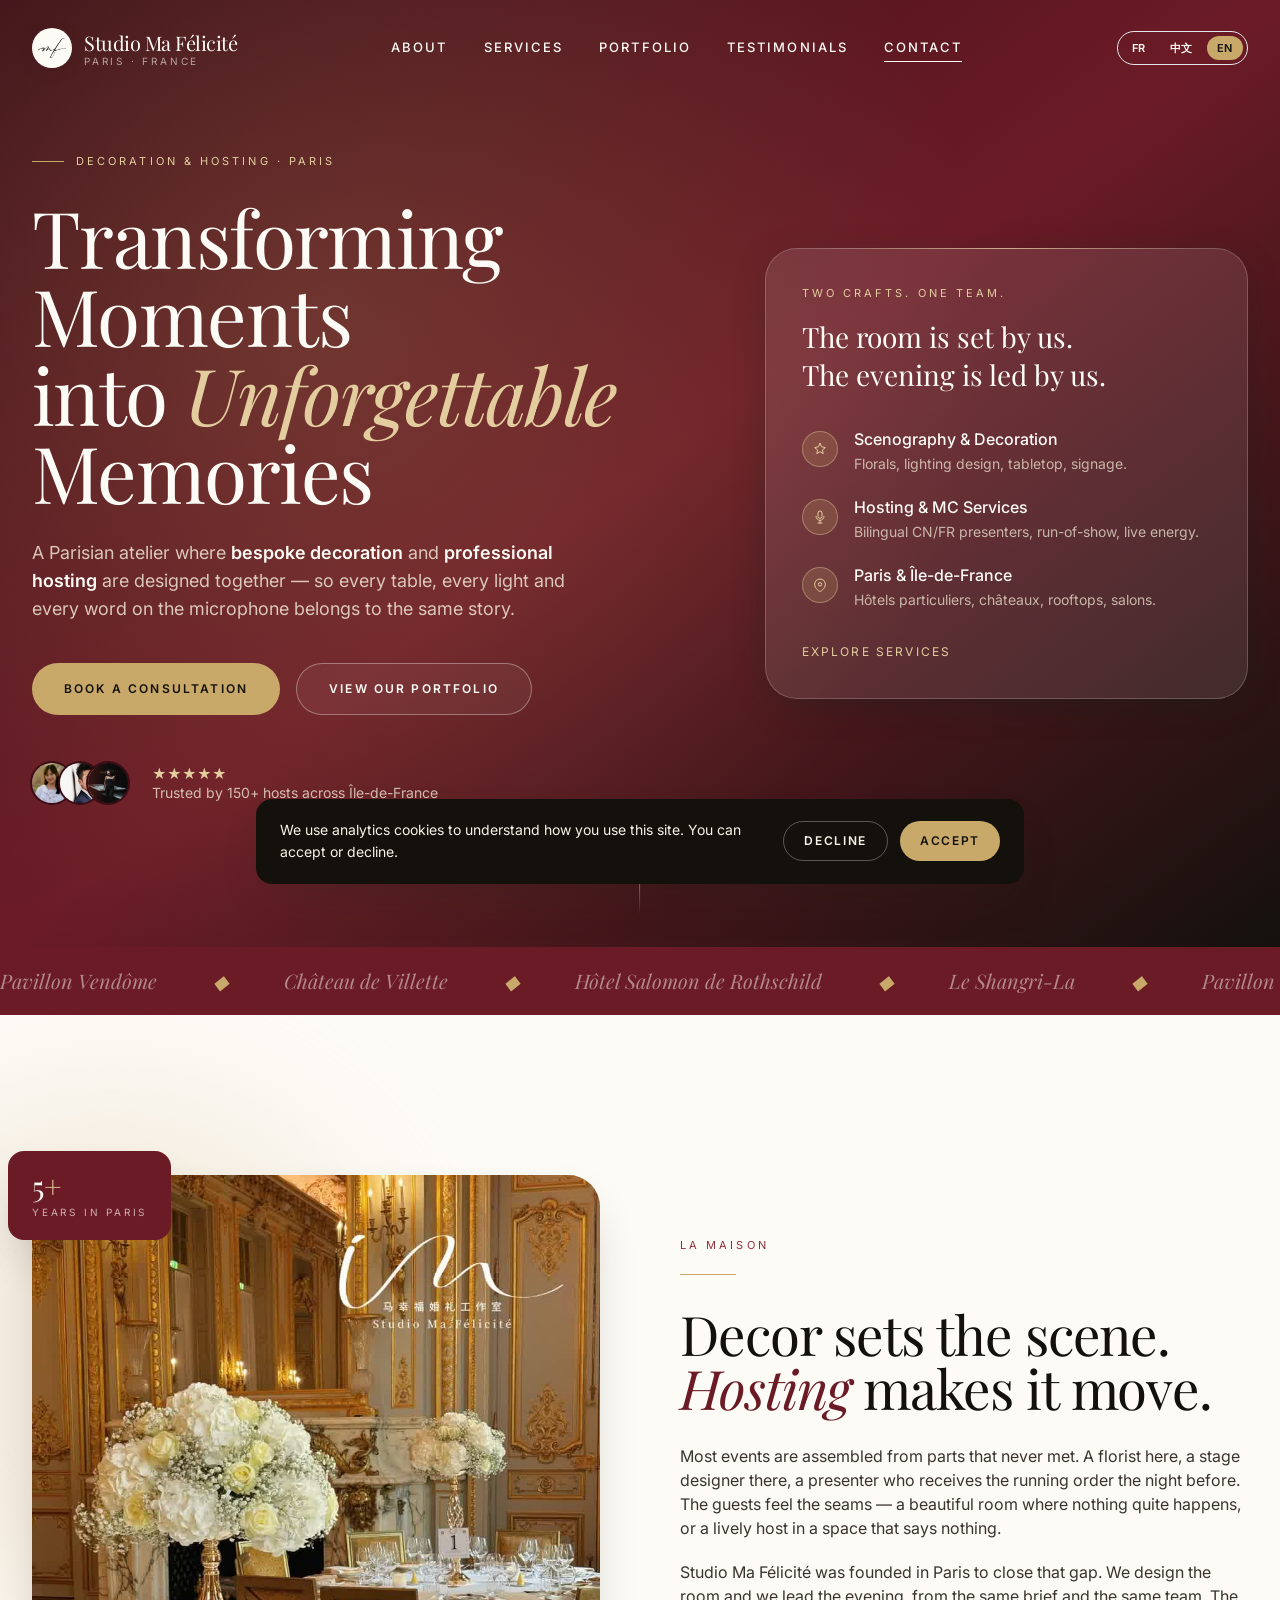
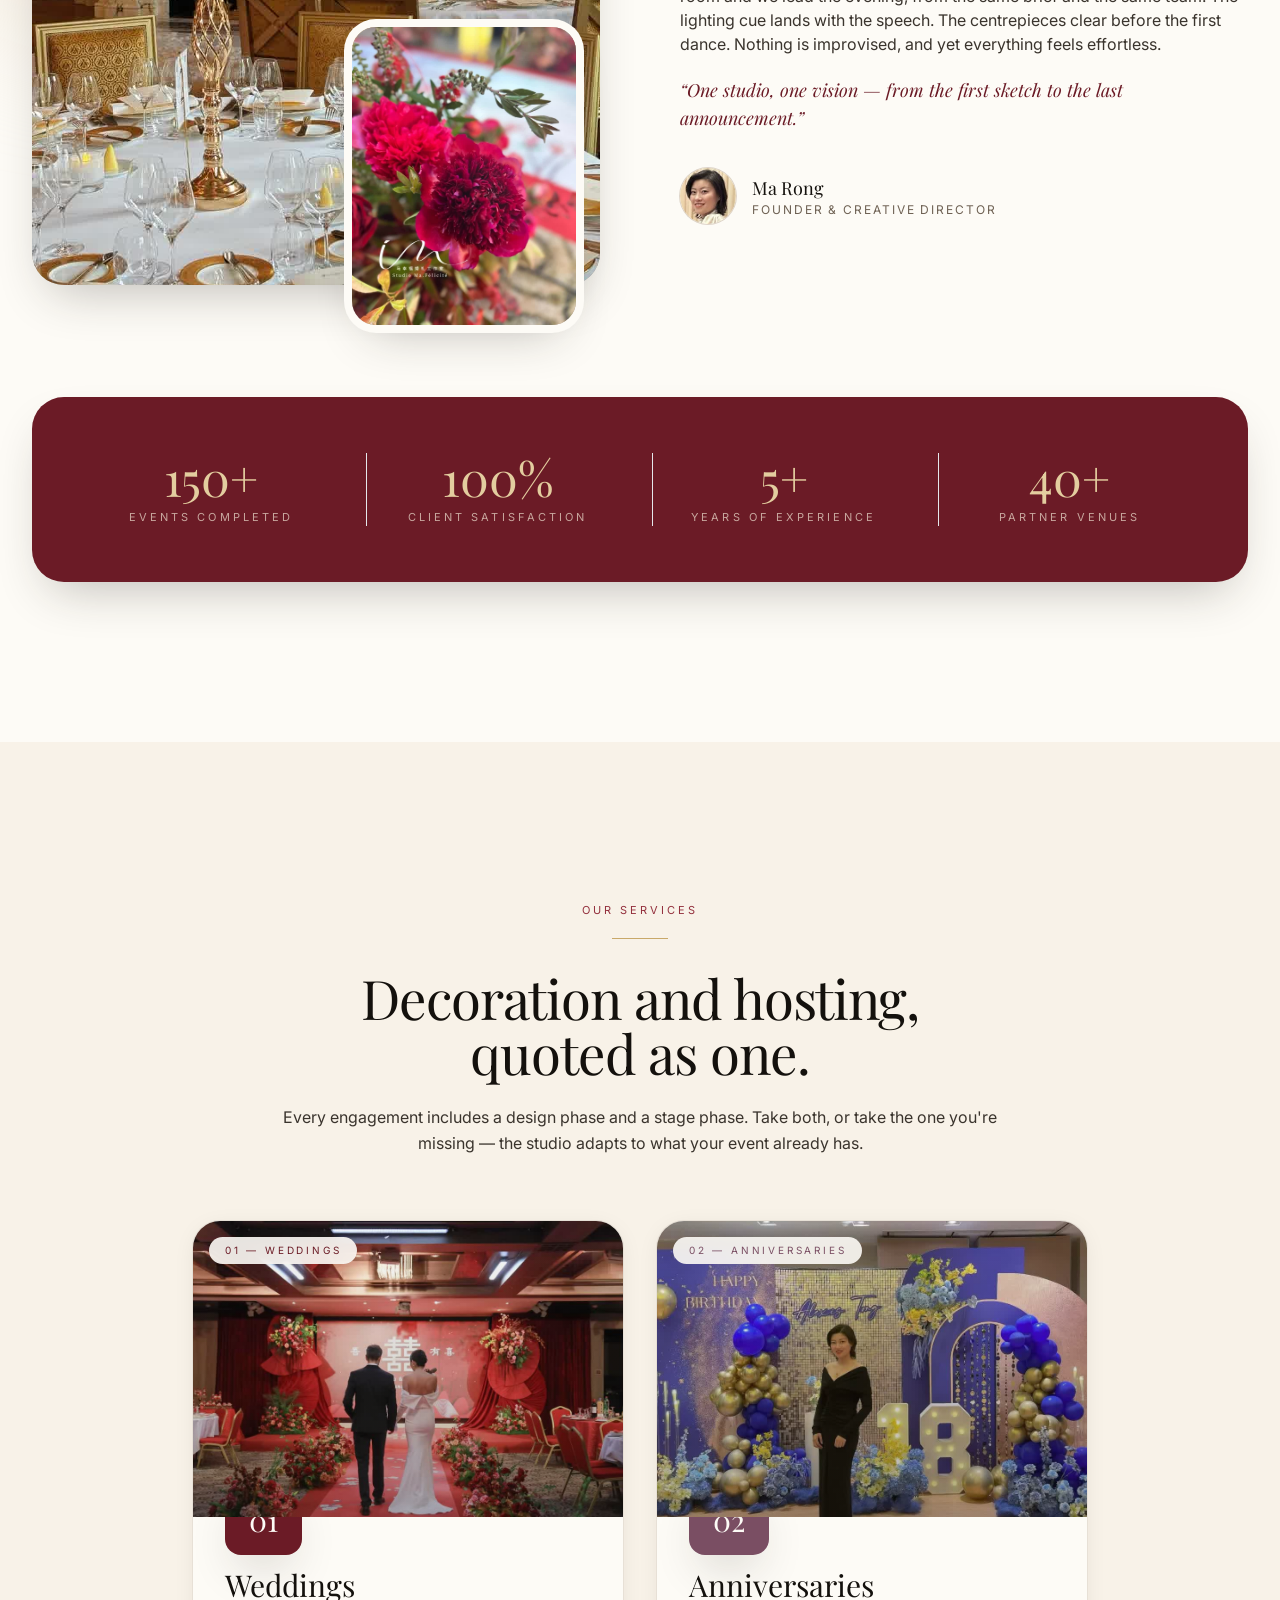
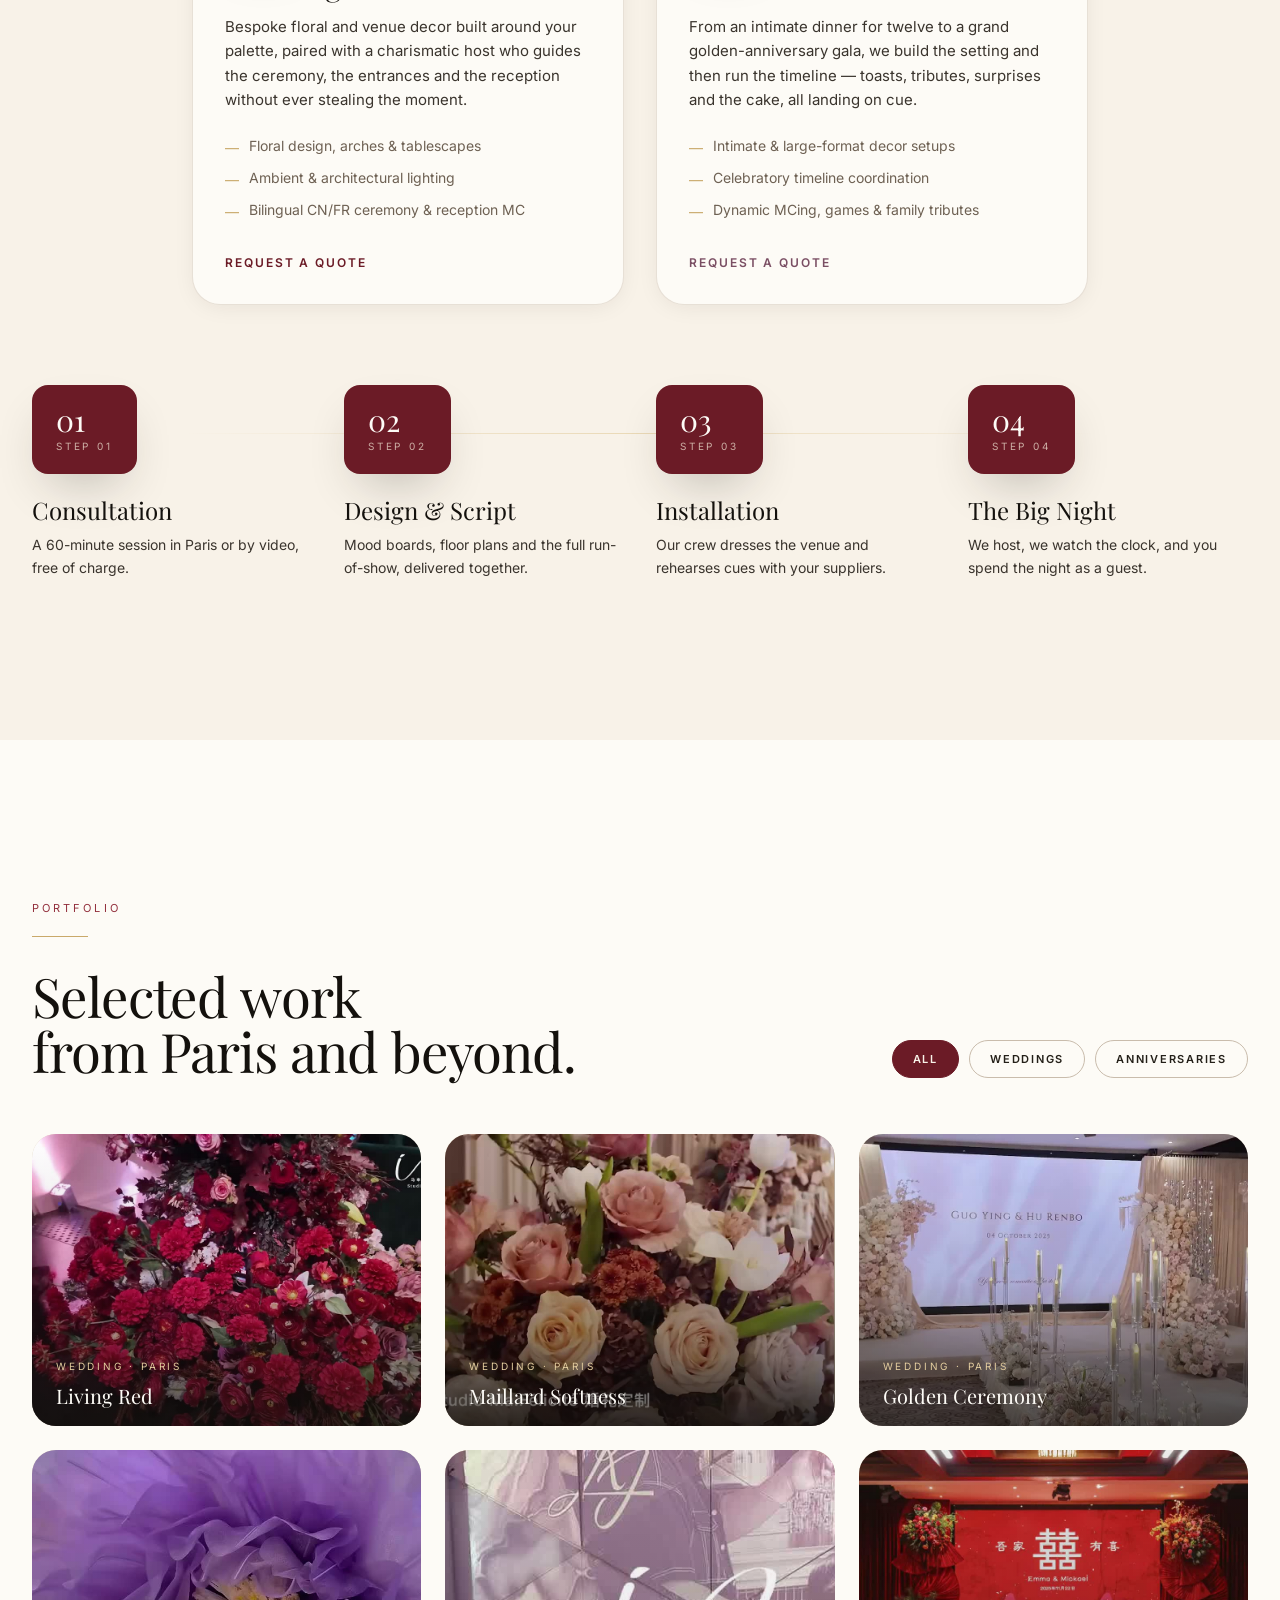
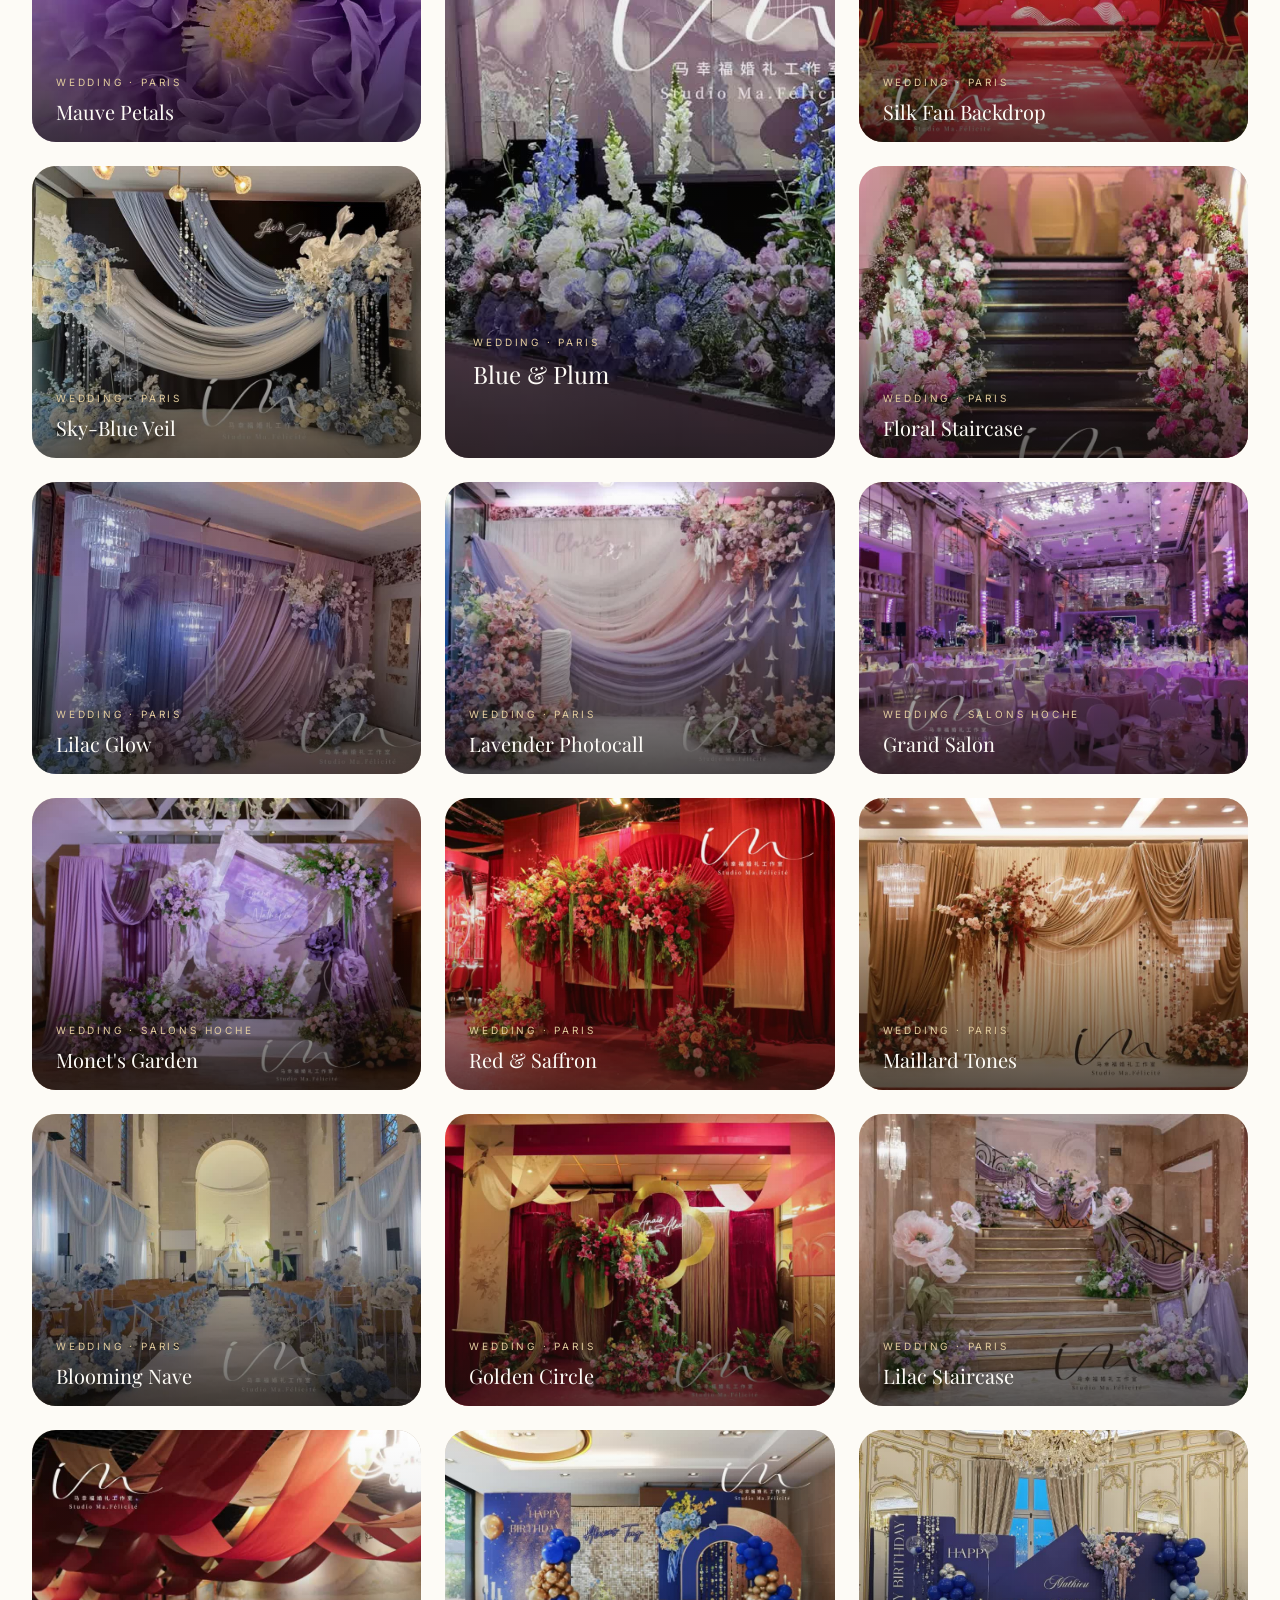
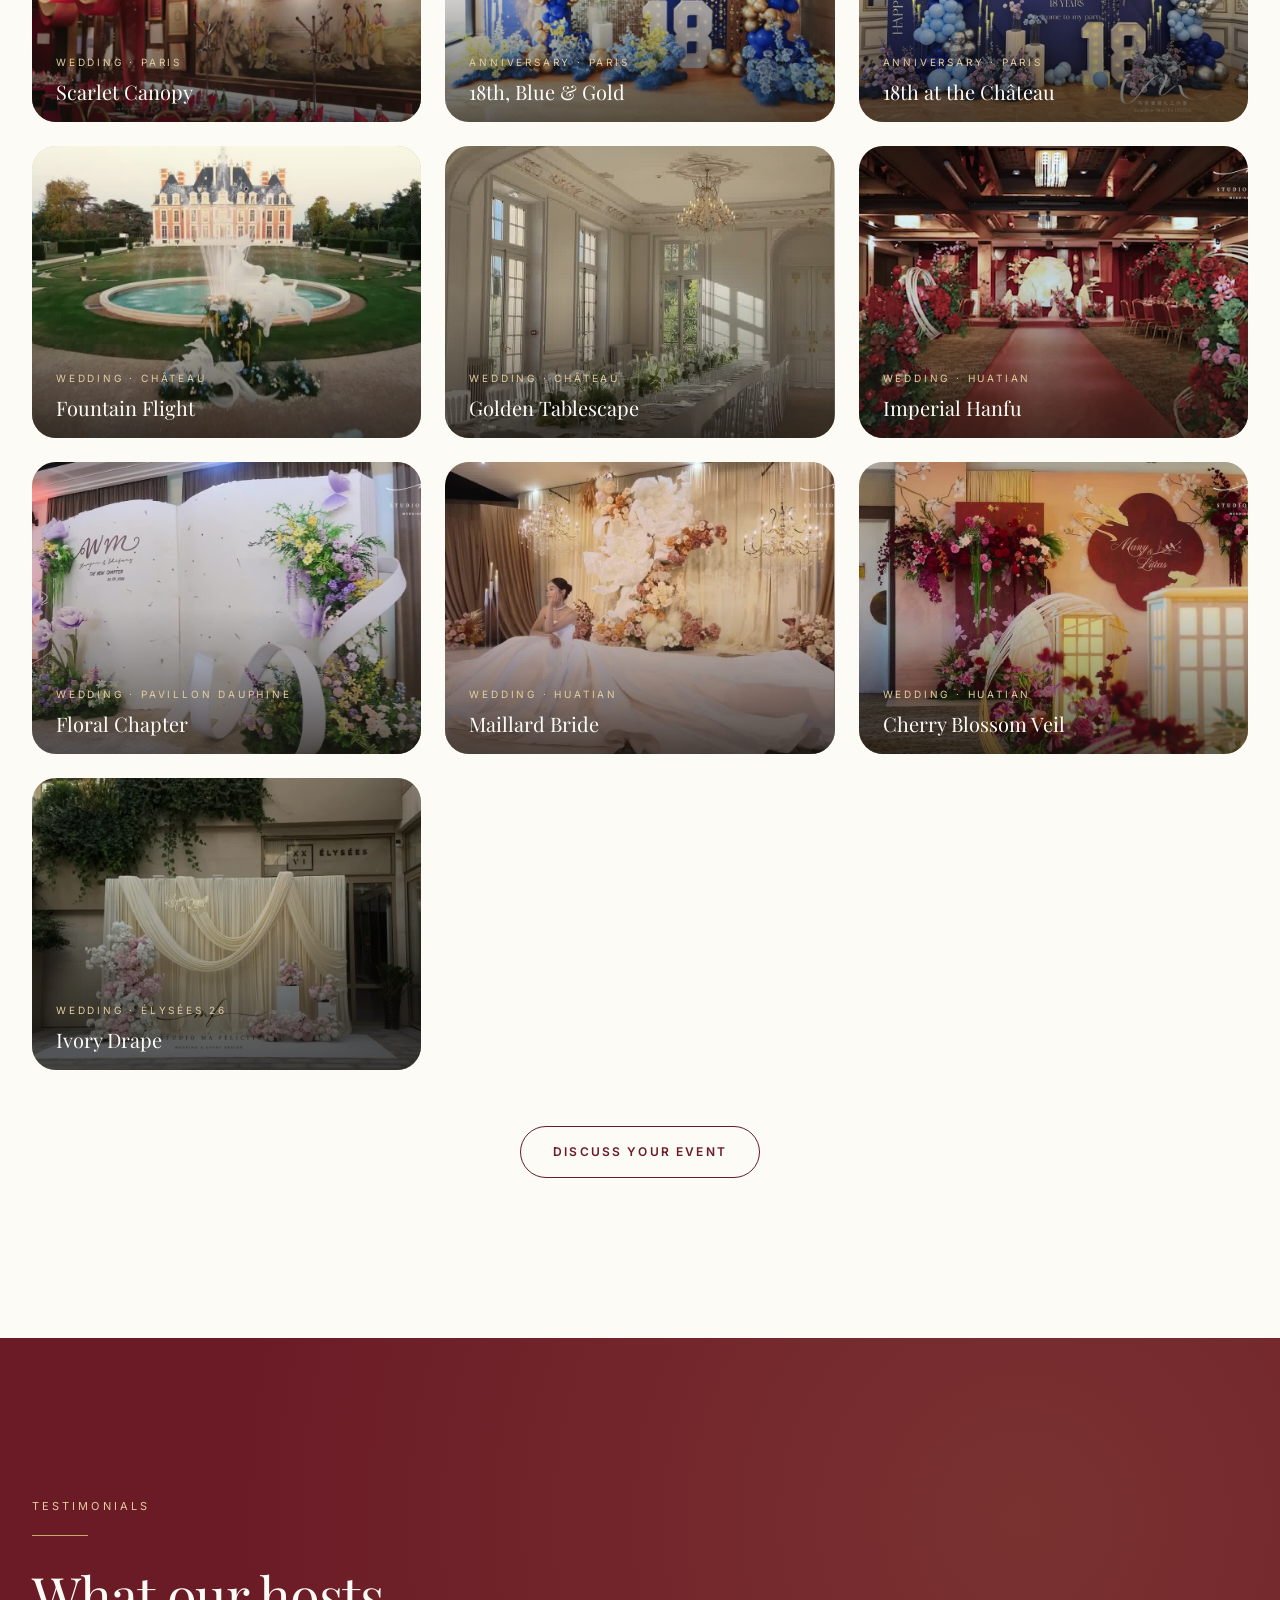
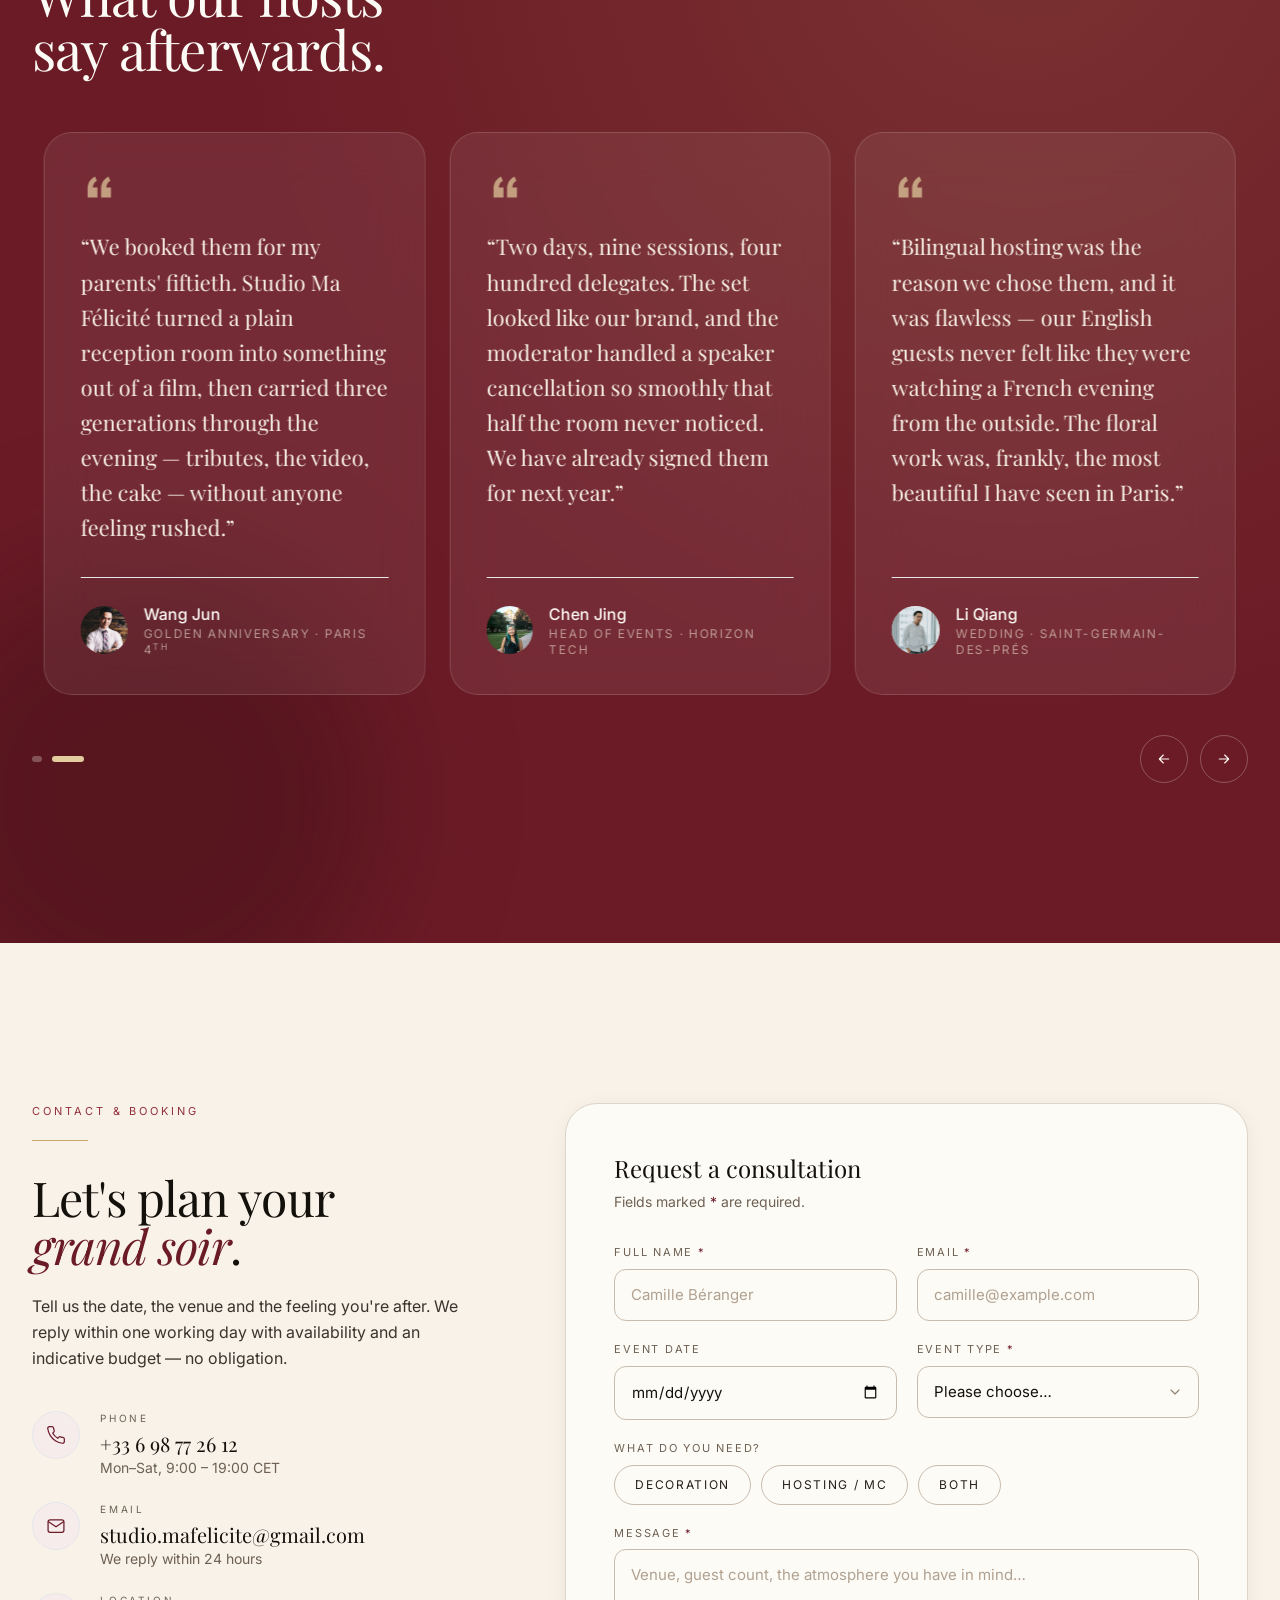
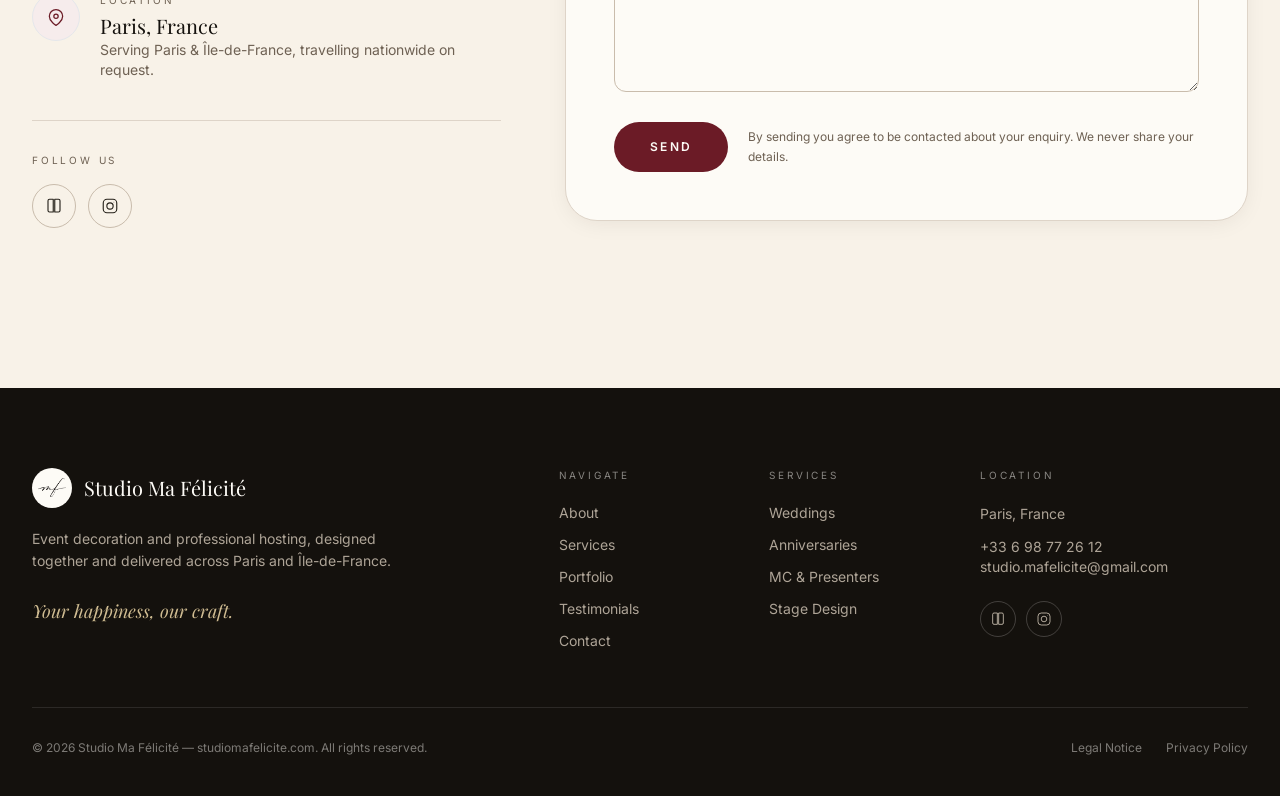
==== commit 0a1b0d88: "Replace contact email with studio.mafelicite@gmail.com Update the contact address across the FR/EN/Z" ====
--- a/en/index.html
+++ b/en/index.html
@@ -50,7 +50,7 @@
   "url": "https://studiomafelicite.com/en/",
   "inLanguage": "en",
   "telephone": "+33698772612",
-  "email": "bonjour@studiomafelicite.com",
+  "email": "studio.mafelicite@gmail.com",
   "image": "https://studiomafelicite.com/images/about-main.jpg",
   "logo": "https://studiomafelicite.com/logo.webp",
   "priceRange": "€€€",
@@ -812,7 +812,7 @@
             </span>
             <div>
               <p class="text-[10px] uppercase tracking-widest2 text-taupe-500" data-i18n="contact.emailLabel">Email</p>
-              <a href="mailto:bonjour@studiomafelicite.com" class="mt-1 block font-serif text-xl text-ink-900 hover:text-wine-700 transition break-all">bonjour@studiomafelicite.com</a>
+              <a href="mailto:studio.mafelicite@gmail.com" class="mt-1 block font-serif text-xl text-ink-900 hover:text-wine-700 transition break-all">studio.mafelicite@gmail.com</a>
               <p class="text-sm text-taupe-500" data-i18n="contact.emailResponse">We reply within 24 hours</p>
             </div>
           </li>
@@ -918,7 +918,7 @@
               <button type="submit" data-i18n="contact.submit" class="group inline-flex items-center justify-center gap-3 rounded-full bg-wine-700 px-9 py-4 text-[12px] font-semibold uppercase tracking-[0.18em] text-cream-50 transition-all duration-300 hover:bg-wine-600 hover:shadow-lift hover:-translate-y-0.5 disabled:opacity-60 disabled:pointer-events-none">Send</button>
               <p class="text-xs text-taupe-500 leading-relaxed" data-i18n="contact.disclaimer">By sending you agree to be contacted about your enquiry. We never share your details.</p>
             </div>
-            <p id="formSubmitError" class="sm:col-span-2 hidden text-sm text-red-600" data-i18n="contact.submitError">Something went wrong while sending your request. Please try again or email us directly at bonjour@studiomafelicite.com.</p>
+            <p id="formSubmitError" class="sm:col-span-2 hidden text-sm text-red-600" data-i18n="contact.submitError">Something went wrong while sending your request. Please try again or email us directly at studio.mafelicite@gmail.com.</p>
           </form>
 
           <!-- Success state -->
@@ -979,7 +979,7 @@
           Paris, France
         </address>
         <a href="tel:+33698772612" class="mt-3 block text-sm hover:text-gold-300 transition">+33 6 98 77 26 12</a>
-        <a href="mailto:bonjour@studiomafelicite.com" class="block text-sm hover:text-gold-300 transition break-all">bonjour@studiomafelicite.com</a>
+        <a href="mailto:studio.mafelicite@gmail.com" class="block text-sm hover:text-gold-300 transition break-all">studio.mafelicite@gmail.com</a>
 
         <div class="mt-6 flex gap-2.5">
           <a href="https://www.rednote.com/user/profile/63b6a3fa0000000026011ae4?xsec_token=ABy1RzgtTyJW4dYonvTPjh_zUPnIS3vViFRxaRkA35V68=&amp;xsec_source=pc_note" target="_blank" rel="noopener" aria-label="rednote" class="grid place-items-center w-9 h-9 rounded-full border border-cream-50/20 hover:bg-gold-500 hover:border-gold-500 hover:text-ink-900 transition">
@@ -1145,7 +1145,7 @@
         labelMessage:`Message <span class="text-wine-700">*</span>`, placeholderMessage:"Lieu, nombre d'invités, l'ambiance que vous imaginez…", errMessage:"Merci d'ajouter quelques mots sur votre événement.",
         submit:"Envoyer",
         disclaimer:"En envoyant ce formulaire, vous acceptez d'être contacté au sujet de votre demande. Nous ne partageons jamais vos informations.",
-        submitError:"Une erreur est survenue lors de l'envoi. Merci de réessayer ou de nous écrire directement à bonjour@studiomafelicite.com.",
+        submitError:"Une erreur est survenue lors de l'envoi. Merci de réessayer ou de nous écrire directement à studio.mafelicite@gmail.com.",
         successTitle:"Merci — demande bien reçue.", successDesc:"Nous vous recontactons sous un jour ouvré à l'adresse indiquée.", successReset:"Envoyer une nouvelle demande"
       },
       footer: {
@@ -1271,7 +1271,7 @@
         labelMessage:`Message <span class="text-wine-700">*</span>`, placeholderMessage:"Venue, guest count, the atmosphere you have in mind…", errMessage:"Please add a few words about your event.",
         submit:"Send",
         disclaimer:"By sending you agree to be contacted about your enquiry. We never share your details.",
-        submitError:"Something went wrong while sending your request. Please try again or email us directly at bonjour@studiomafelicite.com.",
+        submitError:"Something went wrong while sending your request. Please try again or email us directly at studio.mafelicite@gmail.com.",
         successTitle:"Merci — request received.", successDesc:"We'll be in touch within one working day at the address you gave us.", successReset:"Send another request"
       },
       footer: {
@@ -1397,7 +1397,7 @@
         labelMessage:`留言 <span class="text-wine-700">*</span>`, placeholderMessage:"场地、宾客人数、您心目中的氛围……", errMessage:"请简单描述一下您的活动。",
         submit:"发送请求",
         disclaimer:"提交即表示您同意我们就此咨询与您联系。我们绝不会分享您的个人信息。",
-        submitError:"发送时出现错误。请重试，或直接发邮件至 bonjour@studiomafelicite.com 与我们联系。",
+        submitError:"发送时出现错误。请重试，或直接发邮件至 studio.mafelicite@gmail.com 与我们联系。",
         successTitle:"感谢您 — 我们已收到您的请求。", successDesc:"我们将在一个工作日内通过您提供的邮箱与您联系。", successReset:"再次发送请求"
       },
       footer: {
